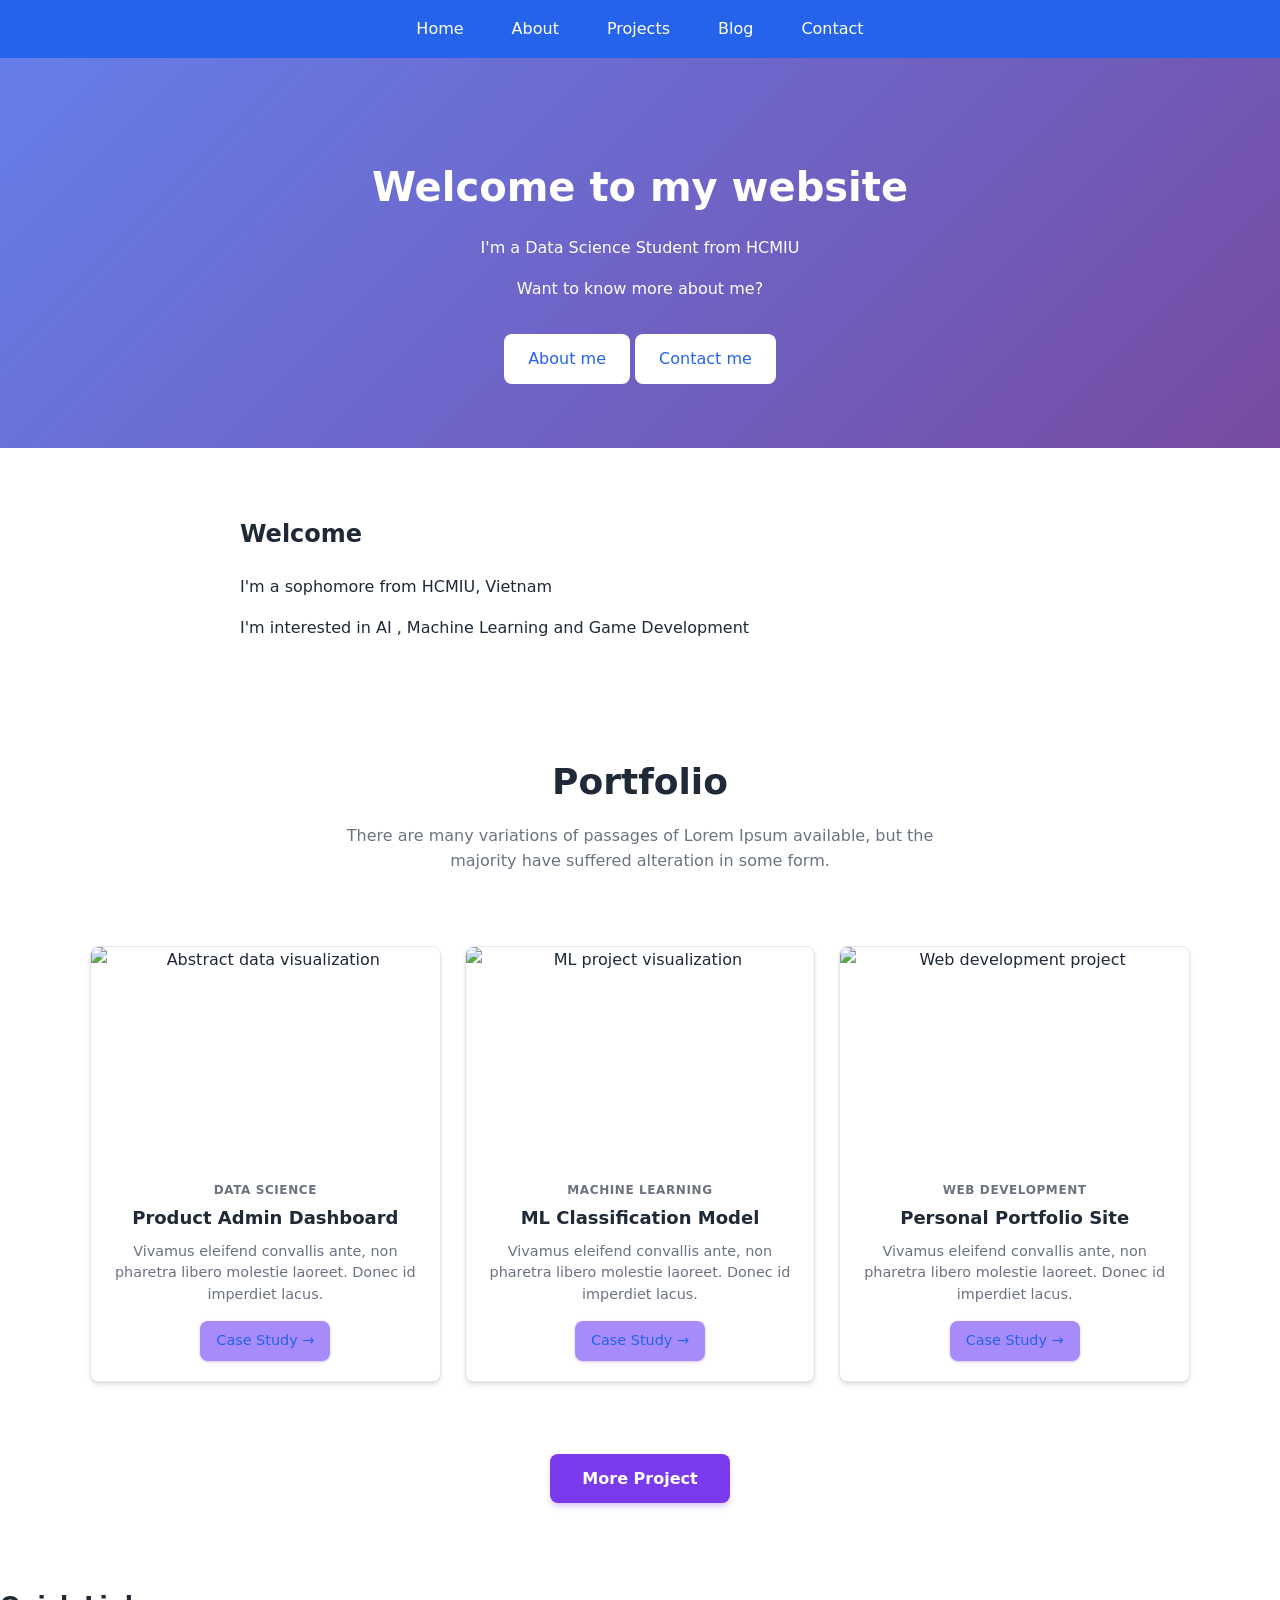
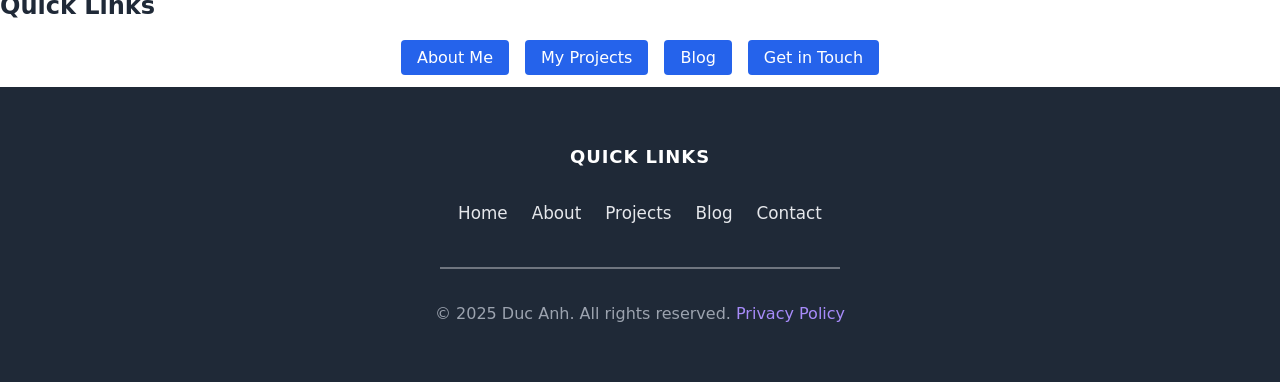
==== index.html @ 8f4af51a "Add portfolio site pages, styles, and requirements update Made-with: Cursor" ====
<!DOCTYPE html>
<html lang="en">
<head>
    <meta charset="UTF-8">
    <meta name="viewport" content="width=device-width, initial-scale=1.0">
    <meta name="description" content="Duc Anh - Data Science Student at HCMIU. Portfolio showcasing projects, blog, and contact.">
    <title>Home | Duc Anh</title>
    <link rel="stylesheet" href="css/style.css">
</head>
<body>
    <header>
        <nav aria-label="Main navigation">
            <ul>
                <li><a href="index.html">Home</a></li>
                <li><a href="about.html">About</a></li>
                <li><a href="projects.html">Projects</a></li>
                <li><a href="blog.html">Blog</a></li>
                <li><a href="contact.html">Contact</a></li>

            </ul>
        </nav>
    </header>
    <main>
        <!-- Hero , Intro , quick links -->
         <section class="hero" aria-labelledby="Hero-heading">
            <h1 id="Hero-heading">Welcome to my website</h1>
            <p>I'm a Data Science Student from HCMIU </p>

            <p> Want to know more about me? </p>
            <a href="about.html" class="cta-button">About me</a>
            <a href="contact.html" class="cta-button">Contact me</a>
         </section>

         <section class="intro" aria-labelledby="intro-heading">
            <h2 id="intro-heading">Welcome</h2>
            <p>I'm a sophomore from HCMIU, Vietnam</p>
            <p>I'm interested in AI , Machine Learning and Game Development</p>
          </section>

          <section class="portfolio-preview" aria-labelledby="portfolio-preview-heading">
            <h2 id="portfolio-preview-heading">Portfolio</h2>
            <p class="portfolio-subtitle">There are many variations of passages of Lorem Ipsum available, but the majority have suffered alteration in some form.</p>
            <div class="projects-grid portfolio-grid">
              <article class="project-card portfolio-card">
                <figure>
                  <img src="https://picsum.photos/id/1/400/250" alt="Abstract data visualization" width="400" height="250">
                </figure>
                <span class="project-category">DATA SCIENCE</span>
                <h2>Product Admin Dashboard</h2>
                <p>Vivamus eleifend convallis ante, non pharetra libero molestie laoreet. Donec id imperdiet lacus.</p>
                <a href="projects.html" class="case-study-btn">Case Study &rarr;</a>
              </article>
              <article class="project-card portfolio-card">
                <figure>
                  <img src="https://picsum.photos/id/2/400/250" alt="ML project visualization" width="400" height="250">
                </figure>
                <span class="project-category">MACHINE LEARNING</span>
                <h2>ML Classification Model</h2>
                <p>Vivamus eleifend convallis ante, non pharetra libero molestie laoreet. Donec id imperdiet lacus.</p>
                <a href="projects.html" class="case-study-btn">Case Study &rarr;</a>
              </article>
              <article class="project-card portfolio-card">
                <figure>
                  <img src="https://picsum.photos/id/3/400/250" alt="Web development project" width="400" height="250">
                </figure>
                <span class="project-category">WEB DEVELOPMENT</span>
                <h2>Personal Portfolio Site</h2>
                <p>Vivamus eleifend convallis ante, non pharetra libero molestie laoreet. Donec id imperdiet lacus.</p>
                <a href="projects.html" class="case-study-btn">Case Study &rarr;</a>
              </article>
            </div>
            <div class="more-projects-wrap">
              <a href="projects.html" class="more-projects-btn">More Project</a>
            </div>
          </section>

          <section class="quick-links" aria-labelledby="quick-links-heading">
            <h2 id="quick-links-heading">Quick Links</h2>
            <ul>
              <li><a href="about.html">About Me</a></li>
              <li><a href="projects.html">My Projects</a></li>
              <li><a href="blog.html">Blog</a></li>
              <li><a href="contact.html">Get in Touch</a></li>
            </ul>
          </section>
    </main>
    <footer>
        <p class="footer-title">Quick Links</p>
        <div class="footer-links">
            <a href="index.html">Home</a>
            <a href="about.html">About</a>
            <a href="projects.html">Projects</a>
            <a href="blog.html">Blog</a>
            <a href="contact.html">Contact</a>
        </div>
        <hr class="footer-divider">
        <p class="footer-copy">&copy; 2025 Duc Anh. All rights reserved. <a href="policy.html">Privacy Policy</a></p>
    </footer>
</body>
</html>
---- css/style.css ----
/* ==========================================================================
   Duc Anh Portfolio - Refactored Styles
   Structure: Variables | Base | Layout | Components | Responsive
   ========================================================================== */

/* --------------------------------------------------------------------------
   1. CSS Variables
   -------------------------------------------------------------------------- */
:root {
  --color-primary: #2563eb;
  --color-accent: #7c3aed;
  --color-accent-dark: #6d28d9;
  --color-accent-light: #a78bfa;
  --color-text: #1f2937;
  --color-text-muted: #6b7280;
  --color-text-light: #9ca3af;
  --color-bg: #ffffff;
  --color-bg-muted: #f9fafb;
  --color-bg-soft: #fafafa;
  --color-bg-border: #f3f4f6;
  --color-border: #e5e7eb;
  --color-footer: #e5e7eb;
  --font-size-base: 16px;
  --font-size-sm: 0.9rem;
  --font-size-xs: 0.8rem;
  --radius-sm: 0.25rem;
  --radius-md: 0.5rem;
  --radius-lg: 1rem;
  --shadow-sm: 0 1px 3px rgba(0, 0, 0, 0.1);
  --shadow-md: 0 4px 6px -1px rgba(0, 0, 0, 0.1), 0 2px 4px -2px rgba(0, 0, 0, 0.1);
  --shadow-accent: 0 1px 3px rgba(124, 58, 237, 0.3);
  --gradient-hero: linear-gradient(135deg, #667eea 0%, #764ba2 100%);
}

/* --------------------------------------------------------------------------
   2. Base
   -------------------------------------------------------------------------- */
body {
  font-family: system-ui, sans-serif;
  font-size: var(--font-size-base);
  color: var(--color-text);
  line-height: 1.6;
  margin: 0;
  min-height: 100vh;
  display: flex;
  flex-direction: column;
}

main {
  flex: 1;
}

/* --------------------------------------------------------------------------
   3. Layout - Header & Navigation
   -------------------------------------------------------------------------- */
header {
  position: sticky;
  top: 0;
  z-index: 1000;
  background: var(--color-primary);
  padding: 1rem 2rem;
}

nav ul {
  list-style: none;
  margin: 0;
  padding: 0;
  display: flex;
  flex-wrap: wrap;
  gap: 1rem;
  justify-content: center;
}

nav a {
  color: white;
  text-decoration: none;
  padding: 0.5rem 1rem;
}

nav a:hover,
nav a:focus {
  text-decoration: underline;
  outline: 2px solid white;
}

/* --------------------------------------------------------------------------
   4. Layout - Footer
   -------------------------------------------------------------------------- */
footer {
  margin-top: auto;
  padding: 3.5rem 2rem;
  background: var(--color-text);
  color: var(--color-footer);
  text-align: center;
}

.footer-title {
  font-size: 1.125rem;
  font-weight: 600;
  color: white;
  margin: 0 0 1.25rem;
  letter-spacing: 0.05em;
  text-transform: uppercase;
}

.footer-links {
  list-style: none;
  margin: 0 0 2rem;
  padding: 0;
  display: flex;
  flex-wrap: wrap;
  gap: 1.5rem;
  justify-content: center;
}

.footer-links a {
  color: var(--color-footer);
  text-decoration: none;
  font-size: 1.05rem;
  padding: 0.5rem 0;
  font-weight: 500;
}

.footer-links a:hover,
.footer-links a:focus {
  color: white;
  text-decoration: underline;
  outline: 2px solid var(--color-footer);
}

.footer-divider,
hr.footer-divider {
  border: none;
  width: 80%;
  max-width: 400px;
  height: 2px;
  background: rgba(229, 231, 235, 0.4);
  margin: 0 auto 2rem;
}

.footer-copy {
  font-size: 1rem;
  margin: 0;
  color: var(--color-text-light);
  line-height: 1.6;
}

.footer-copy a {
  color: var(--color-accent-light);
  text-decoration: none;
  font-weight: 500;
}

.footer-copy a:hover,
.footer-copy a:focus {
  text-decoration: underline;
  outline: 2px solid var(--color-accent-light);
}

/* --------------------------------------------------------------------------
   5. Components - Home Page
   -------------------------------------------------------------------------- */
.hero {
  text-align: center;
  padding: 4rem 2rem;
  background: var(--gradient-hero);
  color: white;
}

.hero h1 {
  font-size: 2.5rem;
  margin-bottom: 0.5rem;
}

.cta-button {
  display: inline-block;
  margin-top: 1rem;
  padding: 0.75rem 1.5rem;
  background: white;
  color: var(--color-primary);
  text-decoration: none;
  border-radius: var(--radius-md);
}

.cta-button:hover,
.cta-button:focus {
  opacity: 0.9;
  outline: 2px solid white;
}

.intro {
  max-width: 800px;
  margin: 0 auto;
  padding: 3rem 2rem;
}

.quick-links ul {
  list-style: none;
  padding: 0;
  display: flex;
  flex-wrap: wrap;
  gap: 1rem;
  justify-content: center;
}

.quick-links a {
  padding: 0.5rem 1rem;
  background: var(--color-primary);
  color: white;
  text-decoration: none;
  border-radius: var(--radius-sm);
}

.quick-links a:hover,
.quick-links a:focus {
  opacity: 0.9;
  outline: 2px solid var(--color-primary);
}

/* --------------------------------------------------------------------------
   6. Components - Page Header (shared)
   -------------------------------------------------------------------------- */
.page-header {
  text-align: center;
  padding: 3rem 2rem;
  background: var(--gradient-hero);
  color: white;
}

.page-header h1 {
  margin: 0 0 0.5rem;
  font-size: 2rem;
}

.page-header p {
  margin: 0;
  opacity: 0.95;
}

.content-section {
  max-width: 800px;
  margin: 0 auto;
  padding: 2rem;
}

.content-section h2 {
  color: var(--color-primary);
  margin-top: 0;
}

/* --------------------------------------------------------------------------
   7. Components - Portfolio & Projects
   -------------------------------------------------------------------------- */
.projects-grid {
  display: grid;
  grid-template-columns: repeat(auto-fit, minmax(280px, 1fr));
  gap: 1.5rem;
  max-width: 1000px;
  margin: 0 auto;
  padding: 2rem;
}

.project-card {
  border: 1px solid var(--color-border);
  border-radius: var(--radius-md);
  padding: 1.5rem;
  background: white;
  box-shadow: var(--shadow-sm);
}

.project-card h2 {
  margin-top: 0;
  font-size: 1.25rem;
}

.project-card a {
  color: var(--color-primary);
  text-decoration: none;
}

.project-card a:hover,
.project-card a:focus {
  text-decoration: underline;
  outline: 2px solid var(--color-primary);
}

/* Portfolio section */
.portfolio-section,
.portfolio-preview {
  text-align: center;
  padding: 3rem 2rem 4rem;
}

.portfolio-section h1,
.portfolio-preview h2 {
  font-size: 2.25rem;
  color: var(--color-text);
  margin: 0 0 0.75rem;
}

.portfolio-subtitle {
  max-width: 600px;
  margin: 0 auto 2.5rem;
  color: var(--color-text-muted);
  font-size: 1rem;
  line-height: 1.6;
}

.portfolio-grid {
  grid-template-columns: repeat(3, 1fr);
  max-width: 1100px;
}

.portfolio-card {
  padding: 0;
  overflow: hidden;
  box-shadow: var(--shadow-md);
}

.portfolio-card figure {
  margin: 0;
  overflow: hidden;
  border-radius: var(--radius-md) var(--radius-md) 0 0;
}

.portfolio-card img {
  display: block;
  width: 100%;
  height: auto;
  aspect-ratio: 400 / 250;
  object-fit: cover;
}

.portfolio-card .project-category {
  display: block;
  margin: 1rem 1.25rem 0.25rem;
  font-size: 0.75rem;
  font-weight: 600;
  letter-spacing: 0.05em;
  color: var(--color-text-muted);
  text-transform: uppercase;
}

.portfolio-card h2 {
  margin: 0 1.25rem 0.5rem;
  font-size: 1.125rem;
  font-weight: 700;
  color: var(--color-text);
}

.portfolio-card p {
  margin: 0 1.25rem 1rem;
  font-size: var(--font-size-sm);
  color: var(--color-text-muted);
  line-height: 1.5;
}

.case-study-btn {
  display: inline-block;
  margin: 0 1.25rem 1.25rem;
  padding: 0.5rem 1rem;
  background: var(--color-accent-light);
  color: white;
  text-decoration: none;
  border-radius: var(--radius-md);
  font-size: var(--font-size-sm);
  font-weight: 500;
  box-shadow: var(--shadow-accent);
}

.case-study-btn:hover,
.case-study-btn:focus {
  background: var(--color-accent);
  outline: 2px solid var(--color-accent);
}

.more-projects-wrap {
  margin-top: 2.5rem;
  text-align: center;
}

.more-projects-btn {
  display: inline-block;
  padding: 0.75rem 2rem;
  background: var(--color-accent);
  color: white;
  text-decoration: none;
  border-radius: var(--radius-md);
  font-weight: 600;
  box-shadow: 0 4px 6px -1px rgba(124, 58, 237, 0.3);
}

.more-projects-btn:hover,
.more-projects-btn:focus {
  background: var(--color-accent-dark);
  outline: 2px solid var(--color-accent);
}

/* --------------------------------------------------------------------------
   8. Components - Blog
   -------------------------------------------------------------------------- */
.blog-list {
  max-width: 800px;
  margin: 0 auto;
  padding: 2rem;
}

.blog-preview {
  border-bottom: 1px solid var(--color-border);
  padding: 1.5rem 0;
}

.blog-preview:last-child {
  border-bottom: none;
}

.post-meta {
  color: var(--color-text-muted);
  font-size: var(--font-size-sm);
  margin: 0.25rem 0 0.5rem;
}

.read-more {
  color: var(--color-primary);
  text-decoration: none;
}

.read-more:hover,
.read-more:focus {
  text-decoration: underline;
  outline: 2px solid var(--color-primary);
}

.blog-post {
  max-width: 700px;
  margin: 0 auto;
  padding: 2rem;
}

.blog-post h1 {
  margin-top: 0;
}

/* --------------------------------------------------------------------------
   9. Components - Policy
   -------------------------------------------------------------------------- */
.policy-content {
  max-width: 700px;
  margin: 0 auto;
  padding: 2rem;
}

.policy-content h2 {
  color: var(--color-primary);
  margin-top: 2rem;
}

.policy-content h2:first-of-type {
  margin-top: 0;
}

/* --------------------------------------------------------------------------
   10. Components - Contact Page
   -------------------------------------------------------------------------- */
.contact-page {
  padding: 2rem;
  background: var(--color-bg-muted);
}

.contact-card {
  max-width: 1000px;
  margin: 0 auto;
  background: white;
  border-radius: var(--radius-lg);
  box-shadow: var(--shadow-md);
  overflow: hidden;
}

.contact-layout {
  display: grid;
  grid-template-columns: 1fr 1.2fr;
  gap: 0;
}

.contact-info {
  padding: 2.5rem;
  background: var(--color-bg-soft);
}

.contact-info h2 {
  font-size: 1.5rem;
  margin: 0 0 0.75rem;
  color: var(--color-text);
}

.contact-info > p,
.contact-form-wrap > p {
  color: var(--color-text-muted);
  font-size: 0.95rem;
  margin: 0 0 1.5rem;
  line-height: 1.6;
}

.contact-block {
  display: flex;
  align-items: flex-start;
  gap: 1rem;
  padding: 1rem;
  background: var(--color-bg-border);
  border-radius: var(--radius-md);
  margin-bottom: 1rem;
  box-shadow: 0 1px 2px rgba(0, 0, 0, 0.05);
}

.contact-block:last-of-type {
  margin-bottom: 2rem;
}

.contact-icon {
  width: 2.5rem;
  height: 2.5rem;
  min-width: 2.5rem;
  background: var(--color-accent);
  border-radius: var(--radius-md);
  display: flex;
  align-items: center;
  justify-content: center;
  color: white;
  font-size: 1rem;
}

.contact-block span {
  display: block;
  font-size: var(--font-size-xs);
  color: var(--color-text-muted);
  margin-bottom: 0.25rem;
}

.contact-block strong {
  color: var(--color-text);
}

.contact-social {
  display: flex;
  gap: 0.5rem;
  flex-wrap: wrap;
}

.contact-social a {
  width: 2.5rem;
  height: 2.5rem;
  border-radius: 50%;
  background: var(--color-border);
  color: var(--color-text);
  display: flex;
  align-items: center;
  justify-content: center;
  text-decoration: none;
  font-size: var(--font-size-sm);
  font-weight: 600;
}

.contact-social a:first-child {
  background: var(--color-accent);
  color: white;
}

.contact-social a:hover,
.contact-social a:focus {
  background: var(--color-accent);
  color: white;
  outline: 2px solid var(--color-accent);
}

.contact-form-wrap {
  padding: 2.5rem;
}

/* Contact form - shared form styles */
.contact-form .form-row {
  display: grid;
  grid-template-columns: 1fr 1fr;
  gap: 1.5rem;
}

.contact-form .form-row.single,
.contact-form .form-row.form-row-single {
  grid-template-columns: 1fr;
}

.contact-form .form-row-half {
  grid-template-columns: 1fr 1fr;
}

.contact-form .form-group,
.contact-form .form-field {
  margin-bottom: 1.5rem;
}

.contact-form .form-group label,
.contact-form .form-field label {
  display: block;
  font-size: var(--font-size-sm);
  color: var(--color-text-muted);
  margin-bottom: 0.5rem;
}

.contact-form .form-group input,
.contact-form .form-group select,
.contact-form .form-group textarea,
.contact-form .form-field input,
.contact-form .form-field textarea {
  width: 100%;
  padding: 0.5rem 0;
  font-size: 1rem;
  border: none;
  border-bottom: 2px solid var(--color-border);
  background: transparent;
  transition: border-color 0.2s;
}

.contact-form .form-group input:focus,
.contact-form .form-group select:focus,
.contact-form .form-group textarea:focus,
.contact-form .form-field input:focus,
.contact-form .form-field textarea:focus {
  outline: none;
  border-bottom-color: var(--color-accent);
}

.contact-form .form-group textarea,
.contact-form .form-field textarea {
  min-height: 100px;
  resize: vertical;
}

.contact-form .form-field.form-inline,
.contact-form .form-group.form-inline {
  display: flex;
  gap: 1rem;
  flex-wrap: wrap;
  margin-bottom: 1rem;
}

.contact-form .form-inline label {
  display: inline-flex;
  align-items: center;
  gap: 0.5rem;
  margin-bottom: 0;
}

.contact-form .form-extra {
  margin-top: 2rem;
  padding-top: 1.5rem;
  border-top: 1px solid var(--color-border);
}

.contact-form .form-extra .form-row {
  margin-bottom: 1rem;
}

.contact-form .form-actions {
  margin-top: 1.5rem;
  display: flex;
  gap: 1rem;
}

.contact-form .btn-submit,
.contact-form .submit-btn {
  display: inline-flex;
  align-items: center;
  gap: 0.5rem;
  padding: 0.75rem 1.5rem;
  background: var(--color-accent);
  color: white;
  border: none;
  border-radius: var(--radius-md);
  font-size: 1rem;
  font-weight: 600;
  cursor: pointer;
}

.contact-form .btn-submit:hover,
.contact-form .btn-submit:focus,
.contact-form .submit-btn:hover,
.contact-form .submit-btn:focus {
  background: var(--color-accent-dark);
  outline: 2px solid var(--color-accent);
}

.contact-form .btn-arrow {
  font-size: 0.75rem;
}

.contact-form button[type="reset"] {
  padding: 0.75rem 1.5rem;
  background: var(--color-border);
  border: none;
  border-radius: var(--radius-md);
  cursor: pointer;
}

/* --------------------------------------------------------------------------
   11. Responsive
   -------------------------------------------------------------------------- */
@media (max-width: 768px) {
  nav ul {
    flex-direction: column;
    align-items: center;
  }

  .hero h1 {
    font-size: 1.75rem;
  }

  .projects-grid,
  .portfolio-grid {
    grid-template-columns: 1fr;
  }

  .contact-layout {
    grid-template-columns: 1fr;
  }
}
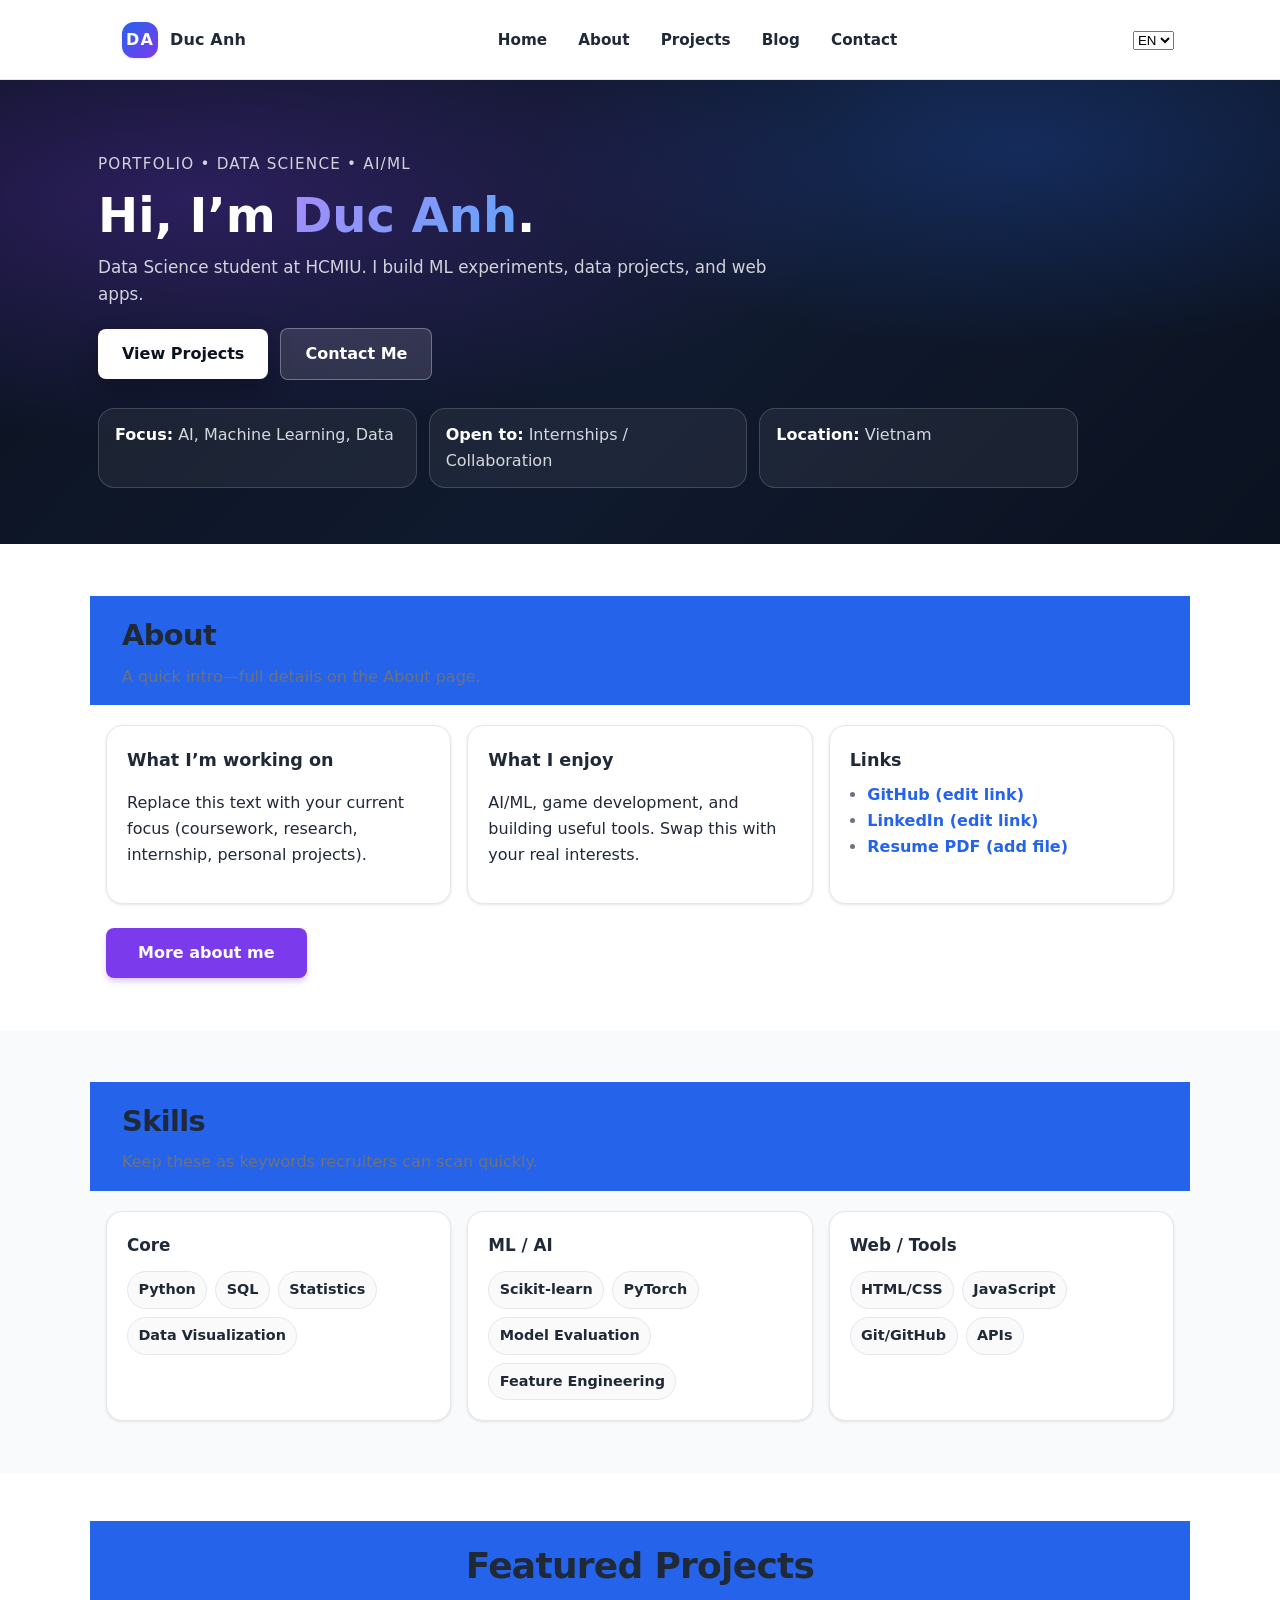
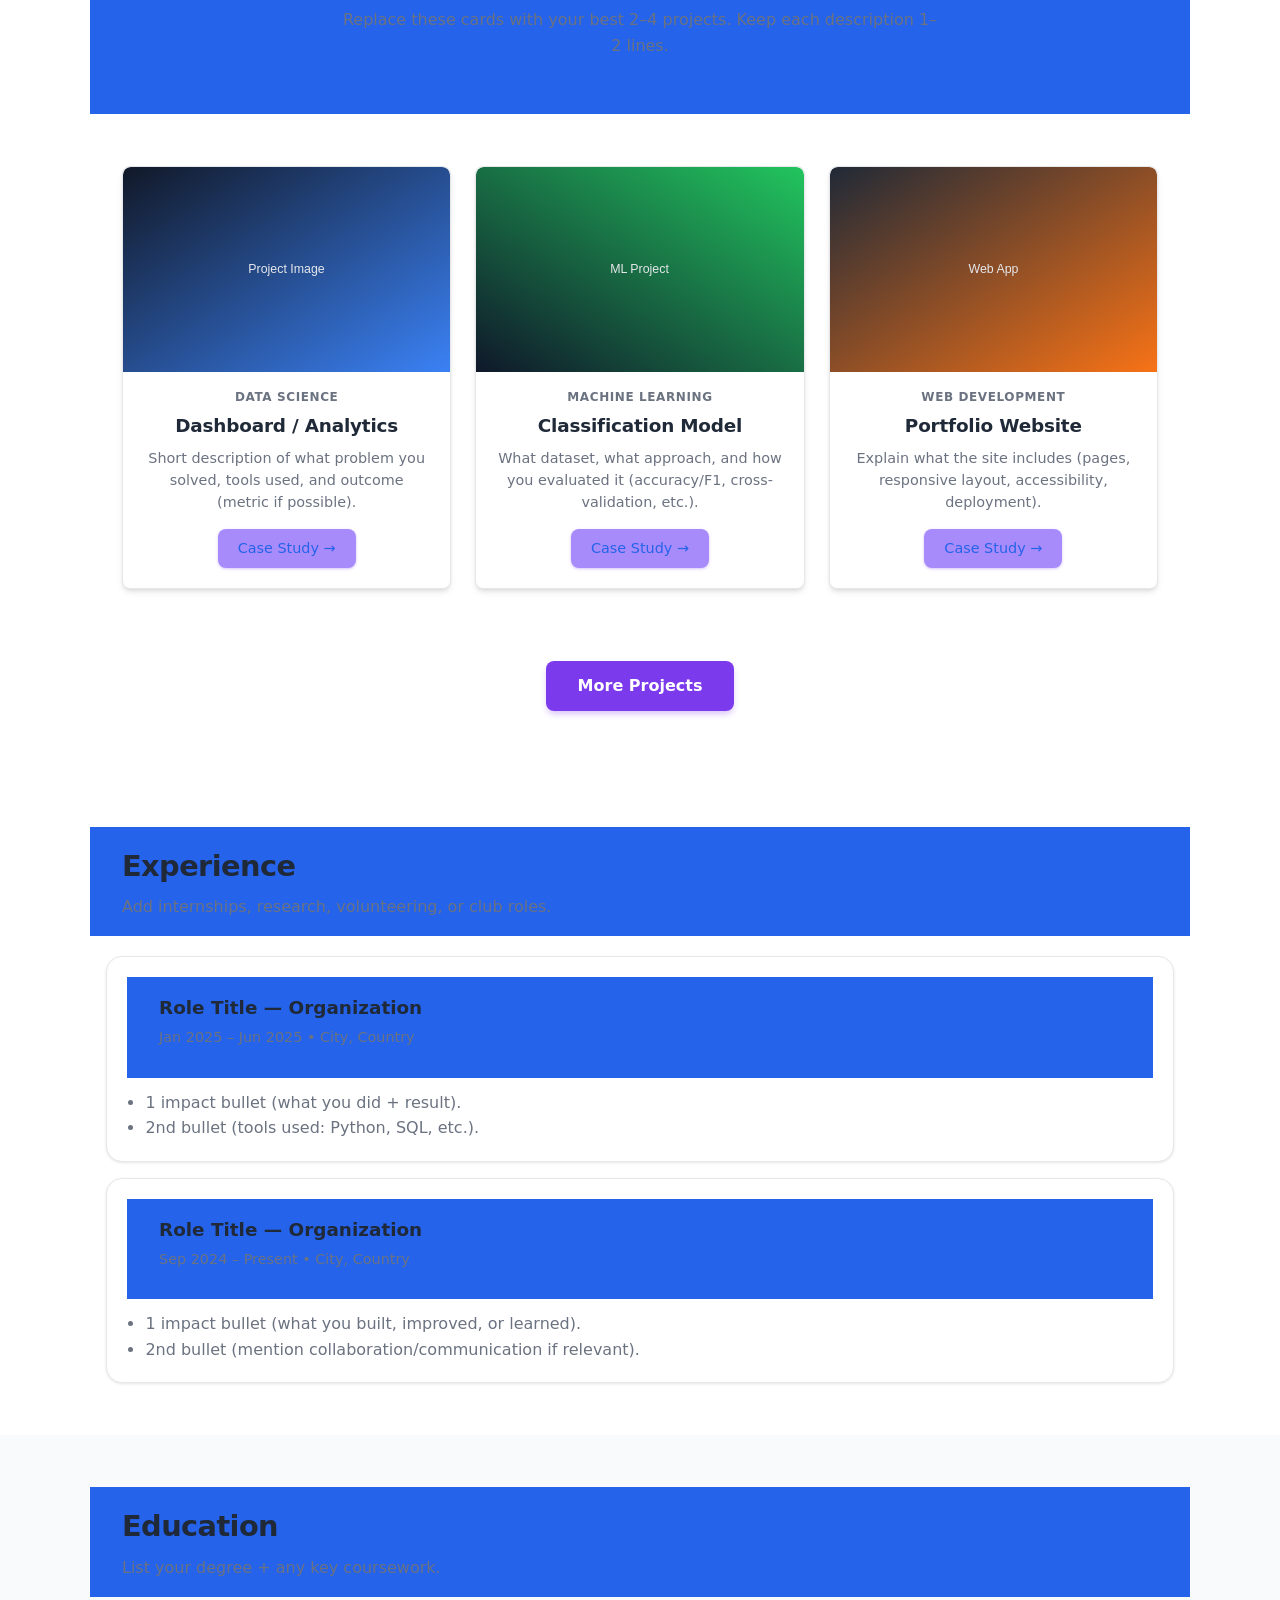
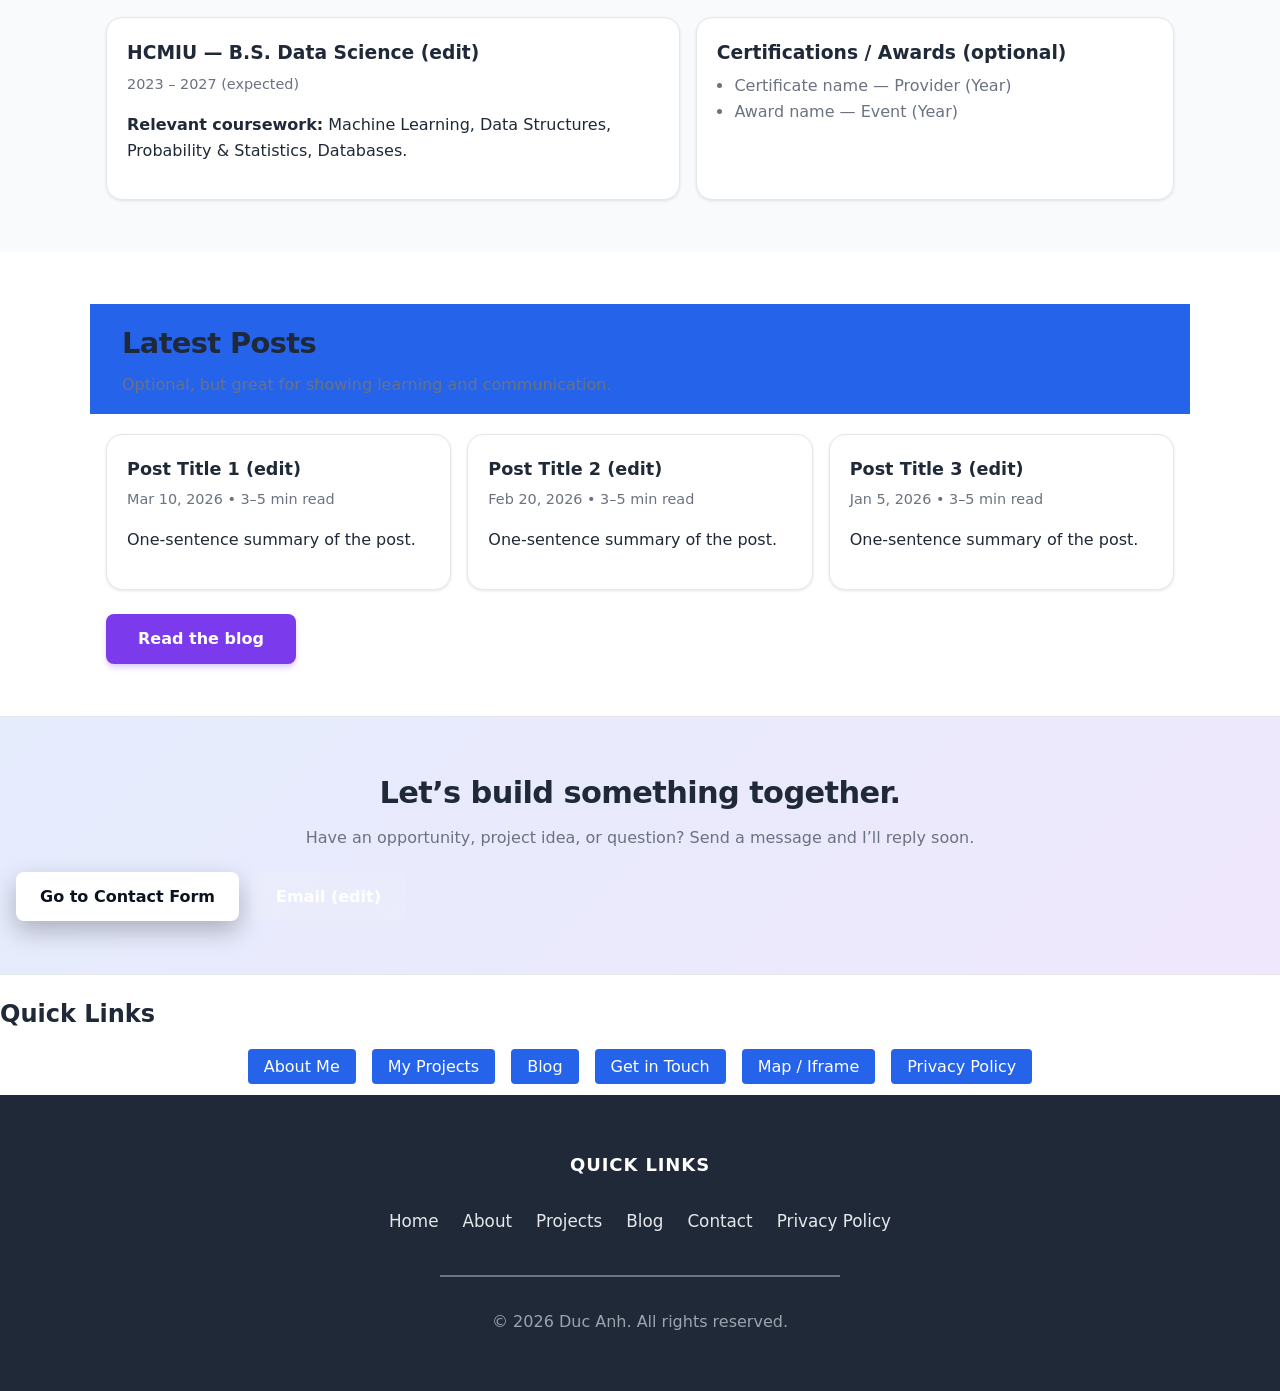
==== commit 839821f9: "Revamp home page layout and improve UI styles Update index.html with full portfolio sections (skills" ====
--- a/index.html
+++ b/index.html
@@ -8,93 +8,337 @@
     <link rel="stylesheet" href="css/style.css">
 </head>
 <body>
-    <header>
-        <nav aria-label="Main navigation">
-            <ul>
-                <li><a href="index.html">Home</a></li>
+    <a class="skip-link" href="#main">Skip to content</a>
+
+    <!--
+      HOME PAGE COMPONENTS (easy to edit later):
+      - Update your name/role in the Hero section
+      - Replace Skills/Experience/Education with your real info
+      - Swap Project cards + links to match your `projects.html`
+    -->
+
+    <header class="site-header">
+        <nav class="site-nav" aria-label="Main navigation">
+            <a class="brand" href="index.html" aria-label="Go to homepage">
+                <span class="brand-mark" aria-hidden="true">DA</span>
+                <span class="brand-text">Duc Anh</span>
+            </a>
+
+            <button class="nav-toggle" type="button" aria-expanded="false" aria-controls="primary-nav">
+                <span class="nav-toggle-label">Menu</span>
+            </button>
+
+            <ul id="primary-nav" class="nav-links">
+                <li><a href="index.html" aria-current="page">Home</a></li>
                 <li><a href="about.html">About</a></li>
                 <li><a href="projects.html">Projects</a></li>
                 <li><a href="blog.html">Blog</a></li>
                 <li><a href="contact.html">Contact</a></li>
-
             </ul>
+
+            <div class="lang-switch">
+                <select id="lang-select" data-i18n-aria-label="common.language">
+                    <option value="en">EN</option>
+                    <option value="vi">VI</option>
+                </select>
+            </div>
         </nav>
     </header>
-    <main>
-        <!-- Hero , Intro , quick links -->
-         <section class="hero" aria-labelledby="Hero-heading">
-            <h1 id="Hero-heading">Welcome to my website</h1>
-            <p>I'm a Data Science Student from HCMIU </p>
-
-            <p> Want to know more about me? </p>
-            <a href="about.html" class="cta-button">About me</a>
-            <a href="contact.html" class="cta-button">Contact me</a>
-         </section>
-
-         <section class="intro" aria-labelledby="intro-heading">
-            <h2 id="intro-heading">Welcome</h2>
-            <p>I'm a sophomore from HCMIU, Vietnam</p>
-            <p>I'm interested in AI , Machine Learning and Game Development</p>
-          </section>
-
-          <section class="portfolio-preview" aria-labelledby="portfolio-preview-heading">
-            <h2 id="portfolio-preview-heading">Portfolio</h2>
-            <p class="portfolio-subtitle">There are many variations of passages of Lorem Ipsum available, but the majority have suffered alteration in some form.</p>
+
+    <main id="main">
+        <!-- HERO -->
+        <section class="hero" aria-labelledby="hero-heading">
+            <div class="hero-content">
+                <p class="hero-eyebrow">Portfolio • Data Science • AI/ML</p>
+                <h1 id="hero-heading">Hi, I’m <span class="hero-name">Duc Anh</span>.</h1>
+                <p class="hero-subtitle">Data Science student at HCMIU. I build ML experiments, data projects, and web apps.</p>
+
+                <div class="hero-actions" role="group" aria-label="Primary actions">
+                    <a href="projects.html" class="cta-button">View Projects</a>
+                    <a href="contact.html" class="cta-button cta-secondary">Contact Me</a>
+                </div>
+
+                <ul class="hero-highlights" aria-label="Quick highlights">
+                    <li><strong>Focus:</strong> AI, Machine Learning, Data</li>
+                    <li><strong>Open to:</strong> Internships / Collaboration</li>
+                    <li><strong>Location:</strong> Vietnam</li>
+                </ul>
+            </div>
+        </section>
+
+        <!-- ABOUT (short preview) -->
+        <section class="about-preview" aria-labelledby="about-heading">
+            <header class="section-header">
+                <h2 id="about-heading">About</h2>
+                <p class="section-subtitle">A quick intro—full details on the About page.</p>
+            </header>
+
+            <div class="about-grid">
+                <article class="about-card">
+                    <h3>What I’m working on</h3>
+                    <p>Replace this text with your current focus (coursework, research, internship, personal projects).</p>
+                </article>
+                <article class="about-card">
+                    <h3>What I enjoy</h3>
+                    <p>AI/ML, game development, and building useful tools. Swap this with your real interests.</p>
+                </article>
+                <article class="about-card">
+                    <h3>Links</h3>
+                    <ul class="link-list">
+                        <li><a href="#" rel="noopener">GitHub (edit link)</a></li>
+                        <li><a href="#" rel="noopener">LinkedIn (edit link)</a></li>
+                        <li><a href="#" rel="noopener">Resume PDF (add file)</a></li>
+                    </ul>
+                </article>
+            </div>
+
+            <div class="section-actions">
+                <a href="about.html" class="more-projects-btn">More about me</a>
+            </div>
+        </section>
+
+        <!-- SKILLS -->
+        <section class="skills" aria-labelledby="skills-heading">
+            <header class="section-header">
+                <h2 id="skills-heading">Skills</h2>
+                <p class="section-subtitle">Keep these as keywords recruiters can scan quickly.</p>
+            </header>
+
+            <div class="skills-grid">
+                <article class="skill-group">
+                    <h3>Core</h3>
+                    <ul class="chip-list">
+                        <li>Python</li>
+                        <li>SQL</li>
+                        <li>Statistics</li>
+                        <li>Data Visualization</li>
+                    </ul>
+                </article>
+                <article class="skill-group">
+                    <h3>ML / AI</h3>
+                    <ul class="chip-list">
+                        <li>Scikit-learn</li>
+                        <li>PyTorch</li>
+                        <li>Model Evaluation</li>
+                        <li>Feature Engineering</li>
+                    </ul>
+                </article>
+                <article class="skill-group">
+                    <h3>Web / Tools</h3>
+                    <ul class="chip-list">
+                        <li>HTML/CSS</li>
+                        <li>JavaScript</li>
+                        <li>Git/GitHub</li>
+                        <li>APIs</li>
+                    </ul>
+                </article>
+            </div>
+        </section>
+
+        <!-- PROJECTS -->
+        <section class="portfolio-preview" aria-labelledby="projects-heading">
+            <header class="section-header">
+                <h2 id="projects-heading">Featured Projects</h2>
+                <p class="portfolio-subtitle">Replace these cards with your best 2–4 projects. Keep each description 1–2 lines.</p>
+            </header>
+
             <div class="projects-grid portfolio-grid">
-              <article class="project-card portfolio-card">
-                <figure>
-                  <img src="https://picsum.photos/id/1/400/250" alt="Abstract data visualization" width="400" height="250">
-                </figure>
-                <span class="project-category">DATA SCIENCE</span>
-                <h2>Product Admin Dashboard</h2>
-                <p>Vivamus eleifend convallis ante, non pharetra libero molestie laoreet. Donec id imperdiet lacus.</p>
-                <a href="projects.html" class="case-study-btn">Case Study &rarr;</a>
-              </article>
-              <article class="project-card portfolio-card">
-                <figure>
-                  <img src="https://picsum.photos/id/2/400/250" alt="ML project visualization" width="400" height="250">
-                </figure>
-                <span class="project-category">MACHINE LEARNING</span>
-                <h2>ML Classification Model</h2>
-                <p>Vivamus eleifend convallis ante, non pharetra libero molestie laoreet. Donec id imperdiet lacus.</p>
-                <a href="projects.html" class="case-study-btn">Case Study &rarr;</a>
-              </article>
-              <article class="project-card portfolio-card">
-                <figure>
-                  <img src="https://picsum.photos/id/3/400/250" alt="Web development project" width="400" height="250">
-                </figure>
-                <span class="project-category">WEB DEVELOPMENT</span>
-                <h2>Personal Portfolio Site</h2>
-                <p>Vivamus eleifend convallis ante, non pharetra libero molestie laoreet. Donec id imperdiet lacus.</p>
-                <a href="projects.html" class="case-study-btn">Case Study &rarr;</a>
-              </article>
-            </div>
+                <article class="project-card portfolio-card">
+                    <figure>
+                        <img
+                            src="data:image/svg+xml,%3Csvg%20xmlns%3D%27http%3A//www.w3.org/2000/svg%27%20width%3D%27800%27%20height%3D%27500%27%3E%3Cdefs%3E%3ClinearGradient%20id%3D%27g%27%20x1%3D%270%27%20y1%3D%270%27%20x2%3D%271%27%20y2%3D%271%27%3E%3Cstop%20offset%3D%270%27%20stop-color%3D%27%23111827%27/%3E%3Cstop%20offset%3D%271%27%20stop-color%3D%27%233b82f6%27/%3E%3C/linearGradient%3E%3C/defs%3E%3Crect%20width%3D%27100%25%27%20height%3D%27100%25%27%20fill%3D%27url(%23g)%27/%3E%3Ctext%20x%3D%2750%25%27%20y%3D%2750%25%27%20dominant-baseline%3D%27middle%27%20text-anchor%3D%27middle%27%20fill%3D%27%23e5e7eb%27%20font-family%3D%27Arial%27%20font-size%3D%2730%27%3EProject%20Image%3C/text%3E%3C/svg%3E"
+                            alt="Project cover placeholder"
+                            width="400"
+                            height="250"
+                            loading="lazy"
+                        >
+                        <figcaption class="sr-only">Project cover image</figcaption>
+                    </figure>
+                    <span class="project-category">DATA SCIENCE</span>
+                    <h3>Dashboard / Analytics</h3>
+                    <p>Short description of what problem you solved, tools used, and outcome (metric if possible).</p>
+                    <a href="projects.html" class="case-study-btn">Case Study &rarr;</a>
+                </article>
+
+                <article class="project-card portfolio-card">
+                    <figure>
+                        <img
+                            src="data:image/svg+xml,%3Csvg%20xmlns%3D%27http%3A//www.w3.org/2000/svg%27%20width%3D%27800%27%20height%3D%27500%27%3E%3Cdefs%3E%3ClinearGradient%20id%3D%27g%27%20x1%3D%270%27%20y1%3D%271%27%20x2%3D%271%27%20y2%3D%270%27%3E%3Cstop%20offset%3D%270%27%20stop-color%3D%27%230f172a%27/%3E%3Cstop%20offset%3D%271%27%20stop-color%3D%27%2322c55e%27/%3E%3C/linearGradient%3E%3C/defs%3E%3Crect%20width%3D%27100%25%27%20height%3D%27100%25%27%20fill%3D%27url(%23g)%27/%3E%3Ctext%20x%3D%2750%25%27%20y%3D%2750%25%27%20dominant-baseline%3D%27middle%27%20text-anchor%3D%27middle%27%20fill%3D%27%23e5e7eb%27%20font-family%3D%27Arial%27%20font-size%3D%2730%27%3EML%20Project%3C/text%3E%3C/svg%3E"
+                            alt="Machine learning project placeholder"
+                            width="400"
+                            height="250"
+                            loading="lazy"
+                        >
+                        <figcaption class="sr-only">Project cover image</figcaption>
+                    </figure>
+                    <span class="project-category">MACHINE LEARNING</span>
+                    <h3>Classification Model</h3>
+                    <p>What dataset, what approach, and how you evaluated it (accuracy/F1, cross-validation, etc.).</p>
+                    <a href="projects.html" class="case-study-btn">Case Study &rarr;</a>
+                </article>
+
+                <article class="project-card portfolio-card">
+                    <figure>
+                        <img
+                            src="data:image/svg+xml,%3Csvg%20xmlns%3D%27http%3A//www.w3.org/2000/svg%27%20width%3D%27800%27%20height%3D%27500%27%3E%3Cdefs%3E%3ClinearGradient%20id%3D%27g%27%20x1%3D%270%27%20y1%3D%270%27%20x2%3D%271%27%20y2%3D%271%27%3E%3Cstop%20offset%3D%270%27%20stop-color%3D%27%231f2937%27/%3E%3Cstop%20offset%3D%271%27%20stop-color%3D%27%23f97316%27/%3E%3C/linearGradient%3E%3C/defs%3E%3Crect%20width%3D%27100%25%27%20height%3D%27100%25%27%20fill%3D%27url(%23g)%27/%3E%3Ctext%20x%3D%2750%25%27%20y%3D%2750%25%27%20dominant-baseline%3D%27middle%27%20text-anchor%3D%27middle%27%20fill%3D%27%23e5e7eb%27%20font-family%3D%27Arial%27%20font-size%3D%2730%27%3EWeb%20App%3C/text%3E%3C/svg%3E"
+                            alt="Web development project placeholder"
+                            width="400"
+                            height="250"
+                            loading="lazy"
+                        >
+                        <figcaption class="sr-only">Project cover image</figcaption>
+                    </figure>
+                    <span class="project-category">WEB DEVELOPMENT</span>
+                    <h3>Portfolio Website</h3>
+                    <p>Explain what the site includes (pages, responsive layout, accessibility, deployment).</p>
+                    <a href="projects.html" class="case-study-btn">Case Study &rarr;</a>
+                </article>
+            </div>
+
             <div class="more-projects-wrap">
-              <a href="projects.html" class="more-projects-btn">More Project</a>
-            </div>
-          </section>
-
-          <section class="quick-links" aria-labelledby="quick-links-heading">
-            <h2 id="quick-links-heading">Quick Links</h2>
+                <a href="projects.html" class="more-projects-btn">More Projects</a>
+            </div>
+        </section>
+
+        <!-- EXPERIENCE -->
+        <section class="experience" aria-labelledby="experience-heading">
+            <header class="section-header">
+                <h2 id="experience-heading">Experience</h2>
+                <p class="section-subtitle">Add internships, research, volunteering, or club roles.</p>
+            </header>
+
+            <div class="timeline" role="list">
+                <article class="timeline-item" role="listitem">
+                    <header class="timeline-header">
+                        <h3>Role Title — Organization</h3>
+                        <p class="timeline-meta"><time datetime="2025-01">Jan 2025</time> – <time datetime="2025-06">Jun 2025</time> • City, Country</p>
+                    </header>
+                    <ul class="timeline-bullets">
+                        <li>1 impact bullet (what you did + result).</li>
+                        <li>2nd bullet (tools used: Python, SQL, etc.).</li>
+                    </ul>
+                </article>
+
+                <article class="timeline-item" role="listitem">
+                    <header class="timeline-header">
+                        <h3>Role Title — Organization</h3>
+                        <p class="timeline-meta"><time datetime="2024-09">Sep 2024</time> – Present • City, Country</p>
+                    </header>
+                    <ul class="timeline-bullets">
+                        <li>1 impact bullet (what you built, improved, or learned).</li>
+                        <li>2nd bullet (mention collaboration/communication if relevant).</li>
+                    </ul>
+                </article>
+            </div>
+        </section>
+
+        <!-- EDUCATION -->
+        <section class="education" aria-labelledby="education-heading">
+            <header class="section-header">
+                <h2 id="education-heading">Education</h2>
+                <p class="section-subtitle">List your degree + any key coursework.</p>
+            </header>
+
+            <div class="education-grid">
+                <article class="edu-card">
+                    <h3>HCMIU — B.S. Data Science (edit)</h3>
+                    <p class="timeline-meta"><time datetime="2023">2023</time> – <time datetime="2027">2027</time> (expected)</p>
+                    <p><strong>Relevant coursework:</strong> Machine Learning, Data Structures, Probability & Statistics, Databases.</p>
+                </article>
+                <article class="edu-card">
+                    <h3>Certifications / Awards (optional)</h3>
+                    <ul class="link-list">
+                        <li>Certificate name — Provider (Year)</li>
+                        <li>Award name — Event (Year)</li>
+                    </ul>
+                </article>
+            </div>
+        </section>
+
+        <!-- BLOG PREVIEW -->
+        <section class="blog-preview" aria-labelledby="blog-heading">
+            <header class="section-header">
+                <h2 id="blog-heading">Latest Posts</h2>
+                <p class="section-subtitle">Optional, but great for showing learning and communication.</p>
+            </header>
+
+            <div class="posts-grid">
+                <article class="post-card">
+                    <h3><a href="blog.html">Post Title 1 (edit)</a></h3>
+                    <p class="timeline-meta"><time datetime="2026-03-10">Mar 10, 2026</time> • 3–5 min read</p>
+                    <p>One-sentence summary of the post.</p>
+                </article>
+                <article class="post-card">
+                    <h3><a href="blog.html">Post Title 2 (edit)</a></h3>
+                    <p class="timeline-meta"><time datetime="2026-02-20">Feb 20, 2026</time> • 3–5 min read</p>
+                    <p>One-sentence summary of the post.</p>
+                </article>
+                <article class="post-card">
+                    <h3><a href="blog.html">Post Title 3 (edit)</a></h3>
+                    <p class="timeline-meta"><time datetime="2026-01-05">Jan 5, 2026</time> • 3–5 min read</p>
+                    <p>One-sentence summary of the post.</p>
+                </article>
+            </div>
+
+            <div class="section-actions">
+                <a href="blog.html" class="more-projects-btn">Read the blog</a>
+            </div>
+        </section>
+
+        <!-- CONTACT CTA -->
+        <section class="contact-cta" aria-labelledby="contact-heading">
+            <h2 id="contact-heading">Let’s build something together.</h2>
+            <p>Have an opportunity, project idea, or question? Send a message and I’ll reply soon.</p>
+            <div class="hero-actions" role="group" aria-label="Contact actions">
+                <a href="contact.html" class="cta-button">Go to Contact Form</a>
+                <a href="mailto:your.email@example.com" class="cta-button cta-secondary">Email (edit)</a>
+            </div>
+        </section>
+
+        <!-- QUICK LINKS (kept for assignment / navigation clarity) -->
+        <section class="quick-links" aria-labelledby="quick-links-heading">
+            <h2 id="quick-links-heading" data-i18n="home.quickLinksTitle">Quick Links</h2>
             <ul>
-              <li><a href="about.html">About Me</a></li>
-              <li><a href="projects.html">My Projects</a></li>
-              <li><a href="blog.html">Blog</a></li>
-              <li><a href="contact.html">Get in Touch</a></li>
+                <li><a href="about.html" data-i18n="home.quickAbout">About Me</a></li>
+                <li><a href="projects.html" data-i18n="home.quickProjects">My Projects</a></li>
+                <li><a href="blog.html" data-i18n="home.quickBlog">Blog</a></li>
+                <li><a href="contact.html" data-i18n="home.quickContact">Get in Touch</a></li>
+                <li><a href="map.html">Map / Iframe</a></li>
+                <li><a href="policy.html" data-i18n="common.privacyPolicy">Privacy Policy</a></li>
             </ul>
-          </section>
+        </section>
     </main>
-    <footer>
-        <p class="footer-title">Quick Links</p>
+
+    <footer class="site-footer">
+        <p class="footer-title" data-i18n="common.quickLinks">Quick Links</p>
         <div class="footer-links">
-            <a href="index.html">Home</a>
-            <a href="about.html">About</a>
-            <a href="projects.html">Projects</a>
-            <a href="blog.html">Blog</a>
-            <a href="contact.html">Contact</a>
+            <a href="index.html" aria-current="page" data-i18n="nav.home">Home</a>
+            <a href="about.html" data-i18n="nav.about">About</a>
+            <a href="projects.html" data-i18n="nav.projects">Projects</a>
+            <a href="blog.html" data-i18n="nav.blog">Blog</a>
+            <a href="contact.html" data-i18n="nav.contact">Contact</a>
+            <a href="policy.html" data-i18n="common.privacyPolicy">Privacy Policy</a>
         </div>
         <hr class="footer-divider">
-        <p class="footer-copy">&copy; 2025 Duc Anh. All rights reserved. <a href="policy.html">Privacy Policy</a></p>
+        <p class="footer-copy">&copy; <span id="year">2026</span> Duc Anh. <span data-i18n="common.allRightsReserved">All rights reserved.</span></p>
     </footer>
+
+    <script>
+        (function () {
+            const yearEl = document.getElementById('year');
+            if (yearEl) yearEl.textContent = String(new Date().getFullYear());
+
+            const toggle = document.querySelector('.nav-toggle');
+            const nav = document.getElementById('primary-nav');
+            if (!toggle || !nav) return;
+
+            toggle.addEventListener('click', () => {
+                const isOpen = toggle.getAttribute('aria-expanded') === 'true';
+                toggle.setAttribute('aria-expanded', String(!isOpen));
+                nav.classList.toggle('is-open', !isOpen);
+            });
+        })();
+    </script>
+    <script src="js/main.js"></script>
 </body>
 </html>
--- a/css/style.css
+++ b/css/style.css
@@ -35,6 +35,17 @@
 /* --------------------------------------------------------------------------
    2. Base
    -------------------------------------------------------------------------- */
+*,
+*::before,
+*::after {
+  box-sizing: border-box;
+}
+
+html {
+  color-scheme: light;
+  scroll-behavior: smooth;
+}
+
 body {
   font-family: system-ui, sans-serif;
   font-size: var(--font-size-base);
@@ -44,16 +55,63 @@
   min-height: 100vh;
   display: flex;
   flex-direction: column;
+  background: var(--color-bg);
 }
 
 main {
   flex: 1;
+}
+
+img {
+  max-width: 100%;
+  height: auto;
+}
+
+a {
+  color: inherit;
+}
+
+:focus-visible {
+  outline: 3px solid rgba(37, 99, 235, 0.55);
+  outline-offset: 2px;
+}
+
+.sr-only {
+  position: absolute;
+  width: 1px;
+  height: 1px;
+  padding: 0;
+  margin: -1px;
+  overflow: hidden;
+  clip: rect(0, 0, 0, 0);
+  white-space: nowrap;
+  border: 0;
+}
+
+.skip-link {
+  position: absolute;
+  left: 0.75rem;
+  top: 0.75rem;
+  z-index: 9999;
+  transform: translateY(-200%);
+  background: #fff;
+  color: var(--color-text);
+  border: 2px solid var(--color-border);
+  border-radius: var(--radius-md);
+  padding: 0.6rem 0.85rem;
+  text-decoration: none;
+  box-shadow: var(--shadow-sm);
+}
+
+.skip-link:focus {
+  transform: translateY(0);
 }
 
 /* --------------------------------------------------------------------------
    3. Layout - Header & Navigation
    -------------------------------------------------------------------------- */
-header {
+/* Legacy header styling (kept for other pages if needed) */
+header:not(.site-header) {
   position: sticky;
   top: 0;
   z-index: 1000;
@@ -81,6 +139,93 @@
 nav a:focus {
   text-decoration: underline;
   outline: 2px solid white;
+}
+
+/* New header/nav used by `index.html` */
+.site-header {
+  position: sticky;
+  top: 0;
+  z-index: 1000;
+  background: rgba(255, 255, 255, 0.85);
+  backdrop-filter: blur(10px);
+  border-bottom: 1px solid var(--color-border);
+}
+
+.site-nav {
+  max-width: 1100px;
+  margin: 0 auto;
+  padding: 0.85rem 1rem;
+  display: flex;
+  align-items: center;
+  justify-content: space-between;
+  gap: 1rem;
+}
+
+.brand {
+  display: inline-flex;
+  align-items: center;
+  gap: 0.75rem;
+  text-decoration: none;
+  color: var(--color-text);
+  font-weight: 700;
+}
+
+.brand-mark {
+  width: 2.25rem;
+  height: 2.25rem;
+  border-radius: 0.75rem;
+  display: inline-flex;
+  align-items: center;
+  justify-content: center;
+  background: linear-gradient(135deg, var(--color-primary), var(--color-accent));
+  color: #fff;
+  letter-spacing: 0.08em;
+  box-shadow: var(--shadow-sm);
+}
+
+.brand-text {
+  letter-spacing: 0.01em;
+}
+
+.nav-toggle {
+  display: none;
+  appearance: none;
+  border: 1px solid var(--color-border);
+  background: #fff;
+  color: var(--color-text);
+  border-radius: var(--radius-md);
+  padding: 0.55rem 0.75rem;
+  font-weight: 600;
+  cursor: pointer;
+  box-shadow: var(--shadow-sm);
+}
+
+.nav-links {
+  list-style: none;
+  margin: 0;
+  padding: 0;
+  display: flex;
+  gap: 0.25rem;
+  align-items: center;
+}
+
+.nav-links a {
+  text-decoration: none;
+  color: var(--color-text);
+  padding: 0.55rem 0.85rem;
+  border-radius: 999px;
+  font-weight: 600;
+  font-size: 0.95rem;
+}
+
+.nav-links a:hover,
+.nav-links a:focus-visible {
+  background: var(--color-bg-border);
+}
+
+.nav-links a[aria-current="page"] {
+  background: rgba(37, 99, 235, 0.12);
+  color: var(--color-primary);
 }
 
 /* --------------------------------------------------------------------------
@@ -161,37 +306,219 @@
    5. Components - Home Page
    -------------------------------------------------------------------------- */
 .hero {
-  text-align: center;
-  padding: 4rem 2rem;
-  background: var(--gradient-hero);
-  color: white;
+  padding: 4.5rem 1rem 3.5rem;
+  background:
+    radial-gradient(1100px 400px at 15% 25%, rgba(124, 58, 237, 0.28), transparent 60%),
+    radial-gradient(900px 360px at 80% 15%, rgba(37, 99, 235, 0.25), transparent 55%),
+    linear-gradient(135deg, #0b1220, #101a2e 55%, #0b1220);
+  color: #fff;
+}
+
+.hero-content {
+  max-width: 1100px;
+  margin: 0 auto;
+  padding: 0 0.5rem;
+  text-align: left;
+}
+
+.hero-eyebrow {
+  margin: 0 0 0.75rem;
+  font-size: 0.95rem;
+  color: rgba(229, 231, 235, 0.9);
+  letter-spacing: 0.08em;
+  text-transform: uppercase;
 }
 
 .hero h1 {
-  font-size: 2.5rem;
-  margin-bottom: 0.5rem;
+  font-size: clamp(2rem, 4vw, 3rem);
+  line-height: 1.12;
+  margin: 0 0 0.75rem;
+}
+
+.hero-name {
+  background: linear-gradient(135deg, #a78bfa, #60a5fa);
+  -webkit-background-clip: text;
+  background-clip: text;
+  color: transparent;
+}
+
+.hero-subtitle {
+  margin: 0 0 1.25rem;
+  max-width: 65ch;
+  color: rgba(229, 231, 235, 0.9);
+  font-size: 1.05rem;
 }
 
 .cta-button {
   display: inline-block;
-  margin-top: 1rem;
   padding: 0.75rem 1.5rem;
   background: white;
-  color: var(--color-primary);
+  color: #0b1220;
   text-decoration: none;
   border-radius: var(--radius-md);
+  font-weight: 700;
+  box-shadow: 0 10px 25px rgba(0, 0, 0, 0.25);
 }
 
 .cta-button:hover,
 .cta-button:focus {
-  opacity: 0.9;
-  outline: 2px solid white;
-}
-
-.intro {
-  max-width: 800px;
-  margin: 0 auto;
-  padding: 3rem 2rem;
+  transform: translateY(-1px);
+}
+
+.cta-secondary {
+  background: rgba(255, 255, 255, 0.12);
+  color: #fff;
+  border: 1px solid rgba(229, 231, 235, 0.35);
+  box-shadow: none;
+}
+
+.hero-actions {
+  display: flex;
+  flex-wrap: wrap;
+  gap: 0.75rem;
+  align-items: center;
+  margin-top: 1rem;
+}
+
+.hero-highlights {
+  list-style: none;
+  padding: 0;
+  margin: 1.75rem 0 0;
+  display: grid;
+  grid-template-columns: repeat(3, minmax(0, 1fr));
+  gap: 0.75rem;
+  max-width: 980px;
+}
+
+.hero-highlights li {
+  border: 1px solid rgba(229, 231, 235, 0.18);
+  border-radius: var(--radius-lg);
+  padding: 0.85rem 1rem;
+  background: rgba(255, 255, 255, 0.06);
+  color: rgba(229, 231, 235, 0.92);
+}
+
+.hero-highlights strong {
+  color: #fff;
+}
+
+/* Shared section layout for home */
+.section-header {
+  max-width: 1100px;
+  margin: 0 auto 1.25rem;
+  padding: 0 1rem;
+}
+
+.section-header h2 {
+  margin: 0 0 0.35rem;
+  font-size: 1.8rem;
+  letter-spacing: -0.02em;
+}
+
+.section-subtitle {
+  margin: 0;
+  color: var(--color-text-muted);
+  max-width: 70ch;
+}
+
+.about-preview,
+.skills,
+.experience,
+.education,
+.blog-preview {
+  padding: 3.25rem 0;
+  background: var(--color-bg);
+}
+
+.skills,
+.education {
+  background: var(--color-bg-muted);
+}
+
+.about-grid {
+  max-width: 1100px;
+  margin: 1.25rem auto 0;
+  padding: 0 1rem;
+  display: grid;
+  grid-template-columns: repeat(3, minmax(0, 1fr));
+  gap: 1rem;
+}
+
+.about-card {
+  border: 1px solid var(--color-border);
+  border-radius: var(--radius-lg);
+  background: #fff;
+  padding: 1.25rem;
+  box-shadow: var(--shadow-sm);
+}
+
+.about-card h3 {
+  margin: 0 0 0.5rem;
+  font-size: 1.1rem;
+}
+
+.link-list {
+  margin: 0.25rem 0 0;
+  padding-left: 1.1rem;
+  color: var(--color-text-muted);
+}
+
+.link-list a {
+  color: var(--color-primary);
+  text-decoration: none;
+  font-weight: 600;
+}
+
+.link-list a:hover,
+.link-list a:focus-visible {
+  text-decoration: underline;
+}
+
+.section-actions {
+  max-width: 1100px;
+  margin: 1.5rem auto 0;
+  padding: 0 1rem;
+}
+
+.skills-grid {
+  max-width: 1100px;
+  margin: 1.25rem auto 0;
+  padding: 0 1rem;
+  display: grid;
+  grid-template-columns: repeat(3, minmax(0, 1fr));
+  gap: 1rem;
+}
+
+.skill-group {
+  border: 1px solid var(--color-border);
+  border-radius: var(--radius-lg);
+  background: #fff;
+  padding: 1.25rem;
+  box-shadow: var(--shadow-sm);
+}
+
+.skill-group h3 {
+  margin: 0 0 0.75rem;
+  font-size: 1.05rem;
+}
+
+.chip-list {
+  list-style: none;
+  padding: 0;
+  margin: 0;
+  display: flex;
+  flex-wrap: wrap;
+  gap: 0.5rem;
+}
+
+.chip-list li {
+  padding: 0.4rem 0.65rem;
+  border-radius: 999px;
+  border: 1px solid var(--color-border);
+  background: var(--color-bg-soft);
+  font-size: 0.9rem;
+  font-weight: 600;
+  color: var(--color-text);
 }
 
 .quick-links ul {
@@ -265,12 +592,14 @@
   border-radius: var(--radius-md);
   padding: 1.5rem;
   background: white;
-  box-shadow: var(--shadow-sm);
-}
-
-.project-card h2 {
-  margin-top: 0;
-  font-size: 1.25rem;
+  box-shadow: var(--shadow-md);
+}
+
+.project-card h2,
+.project-card h3 {
+  margin: 0;
+  font-size: 1.15rem;
+  letter-spacing: -0.01em;
 }
 
 .project-card a {
@@ -315,12 +644,32 @@
   padding: 0;
   overflow: hidden;
   box-shadow: var(--shadow-md);
+  transition: transform 0.15s ease, box-shadow 0.15s ease;
+}
+
+.portfolio-card:hover {
+  transform: translateY(-2px);
+  box-shadow: 0 12px 30px rgba(0, 0, 0, 0.12);
 }
 
 .portfolio-card figure {
   margin: 0;
   overflow: hidden;
   border-radius: var(--radius-md) var(--radius-md) 0 0;
+}
+
+.portfolio-card figure img {
+  transform: scale(1.01);
+  transition: transform 0.2s ease;
+}
+
+.portfolio-card:hover figure img {
+  transform: scale(1.04);
+}
+
+.portfolio-card > :not(figure) {
+  padding-left: 1.25rem;
+  padding-right: 1.25rem;
 }
 
 .portfolio-card img {
@@ -333,7 +682,7 @@
 
 .portfolio-card .project-category {
   display: block;
-  margin: 1rem 1.25rem 0.25rem;
+  margin: 1rem 0 0.25rem;
   font-size: 0.75rem;
   font-weight: 600;
   letter-spacing: 0.05em;
@@ -341,15 +690,16 @@
   text-transform: uppercase;
 }
 
-.portfolio-card h2 {
-  margin: 0 1.25rem 0.5rem;
-  font-size: 1.125rem;
-  font-weight: 700;
+.portfolio-card h2,
+.portfolio-card h3 {
+  margin: 0 0 0.5rem;
+  font-size: 1.15rem;
+  font-weight: 800;
   color: var(--color-text);
 }
 
 .portfolio-card p {
-  margin: 0 1.25rem 1rem;
+  margin: 0 0 1rem;
   font-size: var(--font-size-sm);
   color: var(--color-text-muted);
   line-height: 1.5;
@@ -357,7 +707,7 @@
 
 .case-study-btn {
   display: inline-block;
-  margin: 0 1.25rem 1.25rem;
+  margin: 0 0 1.25rem;
   padding: 0.5rem 1rem;
   background: var(--color-accent-light);
   color: white;
@@ -405,12 +755,12 @@
   padding: 2rem;
 }
 
-.blog-preview {
+.blog-list .blog-preview {
   border-bottom: 1px solid var(--color-border);
   padding: 1.5rem 0;
 }
 
-.blog-preview:last-child {
+.blog-list .blog-preview:last-child {
   border-bottom: none;
 }
 
@@ -439,6 +789,117 @@
 
 .blog-post h1 {
   margin-top: 0;
+}
+
+/* Home page: Latest posts grid, timeline, education, contact CTA */
+.posts-grid {
+  max-width: 1100px;
+  margin: 1.25rem auto 0;
+  padding: 0 1rem;
+  display: grid;
+  grid-template-columns: repeat(3, minmax(0, 1fr));
+  gap: 1rem;
+}
+
+.post-card {
+  border: 1px solid var(--color-border);
+  border-radius: var(--radius-lg);
+  background: #fff;
+  padding: 1.25rem;
+  box-shadow: var(--shadow-sm);
+}
+
+.post-card h3 {
+  margin: 0 0 0.35rem;
+  font-size: 1.1rem;
+}
+
+.post-card a {
+  color: var(--color-text);
+  text-decoration: none;
+}
+
+.post-card a:hover,
+.post-card a:focus-visible {
+  text-decoration: underline;
+}
+
+.timeline-meta {
+  color: var(--color-text-muted);
+  font-size: var(--font-size-sm);
+  margin: 0.2rem 0 0.75rem;
+}
+
+.timeline {
+  max-width: 1100px;
+  margin: 1.25rem auto 0;
+  padding: 0 1rem;
+  display: grid;
+  gap: 1rem;
+}
+
+.timeline-item {
+  border: 1px solid var(--color-border);
+  border-radius: var(--radius-lg);
+  background: #fff;
+  padding: 1.25rem;
+  box-shadow: var(--shadow-sm);
+}
+
+.timeline-header h3 {
+  margin: 0 0 0.25rem;
+  font-size: 1.15rem;
+}
+
+.timeline-bullets {
+  margin: 0.75rem 0 0;
+  padding-left: 1.15rem;
+  color: var(--color-text-muted);
+}
+
+.education-grid {
+  max-width: 1100px;
+  margin: 1.25rem auto 0;
+  padding: 0 1rem;
+  display: grid;
+  grid-template-columns: 1.2fr 1fr;
+  gap: 1rem;
+}
+
+.edu-card {
+  border: 1px solid var(--color-border);
+  border-radius: var(--radius-lg);
+  background: #fff;
+  padding: 1.25rem;
+  box-shadow: var(--shadow-sm);
+}
+
+.edu-card h3 {
+  margin: 0 0 0.35rem;
+}
+
+.contact-cta {
+  padding: 3.25rem 1rem;
+  background: linear-gradient(135deg, rgba(37, 99, 235, 0.12), rgba(124, 58, 237, 0.12));
+  border-top: 1px solid var(--color-border);
+  border-bottom: 1px solid var(--color-border);
+  text-align: center;
+}
+
+.contact-cta h2 {
+  margin: 0 0 0.5rem;
+  font-size: 1.9rem;
+  letter-spacing: -0.02em;
+}
+
+.contact-cta p {
+  margin: 0 auto 1.25rem;
+  max-width: 70ch;
+  color: var(--color-text-muted);
+}
+
+.site-footer {
+  background: var(--color-text);
 }
 
 /* --------------------------------------------------------------------------
@@ -709,8 +1170,36 @@
     align-items: center;
   }
 
-  .hero h1 {
-    font-size: 1.75rem;
+  .site-nav {
+    position: relative;
+    padding: 0.75rem 1rem;
+  }
+
+  .nav-toggle {
+    display: inline-flex;
+    align-items: center;
+    justify-content: center;
+  }
+
+  .nav-links {
+    display: none;
+    position: absolute;
+    top: calc(100% + 1px);
+    left: 0;
+    right: 0;
+    background: rgba(255, 255, 255, 0.95);
+    border-bottom: 1px solid var(--color-border);
+    padding: 0.75rem 1rem 1rem;
+    flex-direction: column;
+    gap: 0.25rem;
+  }
+
+  .nav-links.is-open {
+    display: flex;
+  }
+
+  .hero-highlights {
+    grid-template-columns: 1fr;
   }
 
   .projects-grid,
@@ -718,6 +1207,16 @@
     grid-template-columns: 1fr;
   }
 
+  .about-grid,
+  .skills-grid,
+  .posts-grid {
+    grid-template-columns: 1fr;
+  }
+
+  .education-grid {
+    grid-template-columns: 1fr;
+  }
+
   .contact-layout {
     grid-template-columns: 1fr;
   }
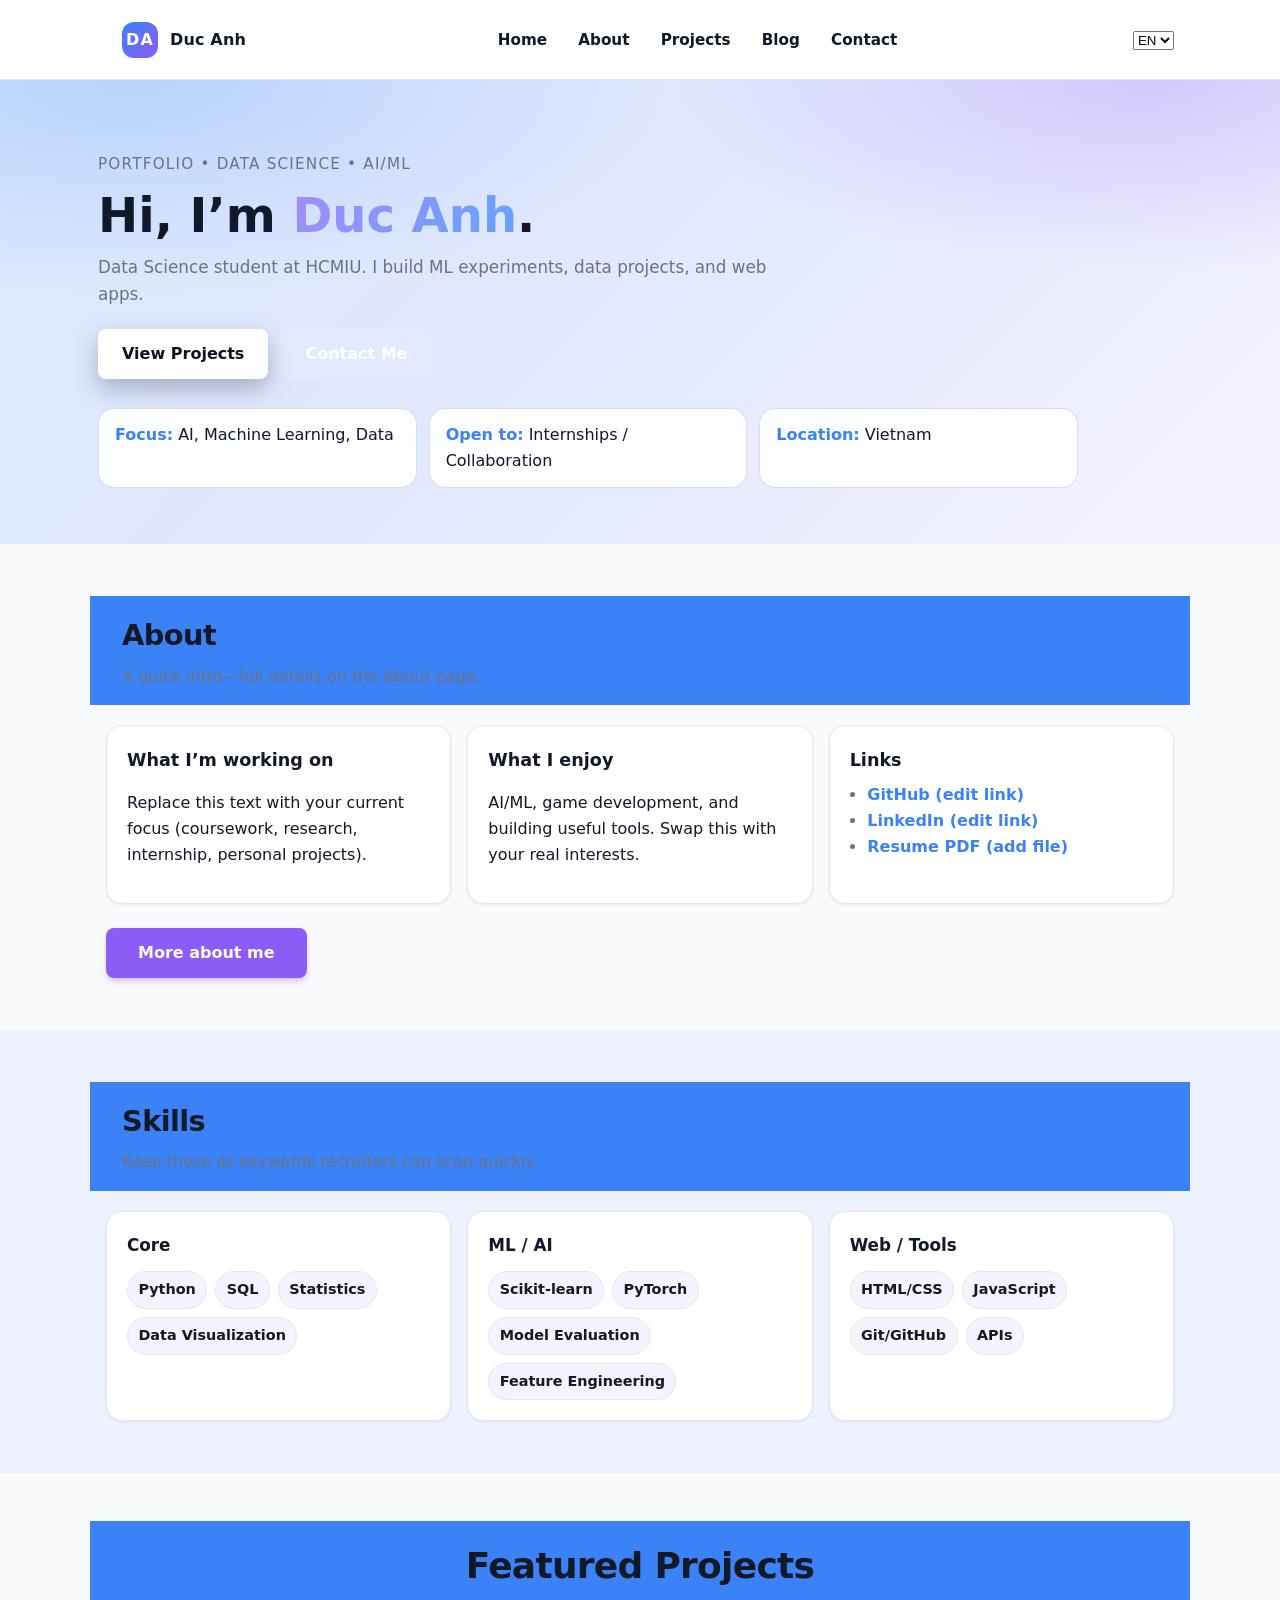
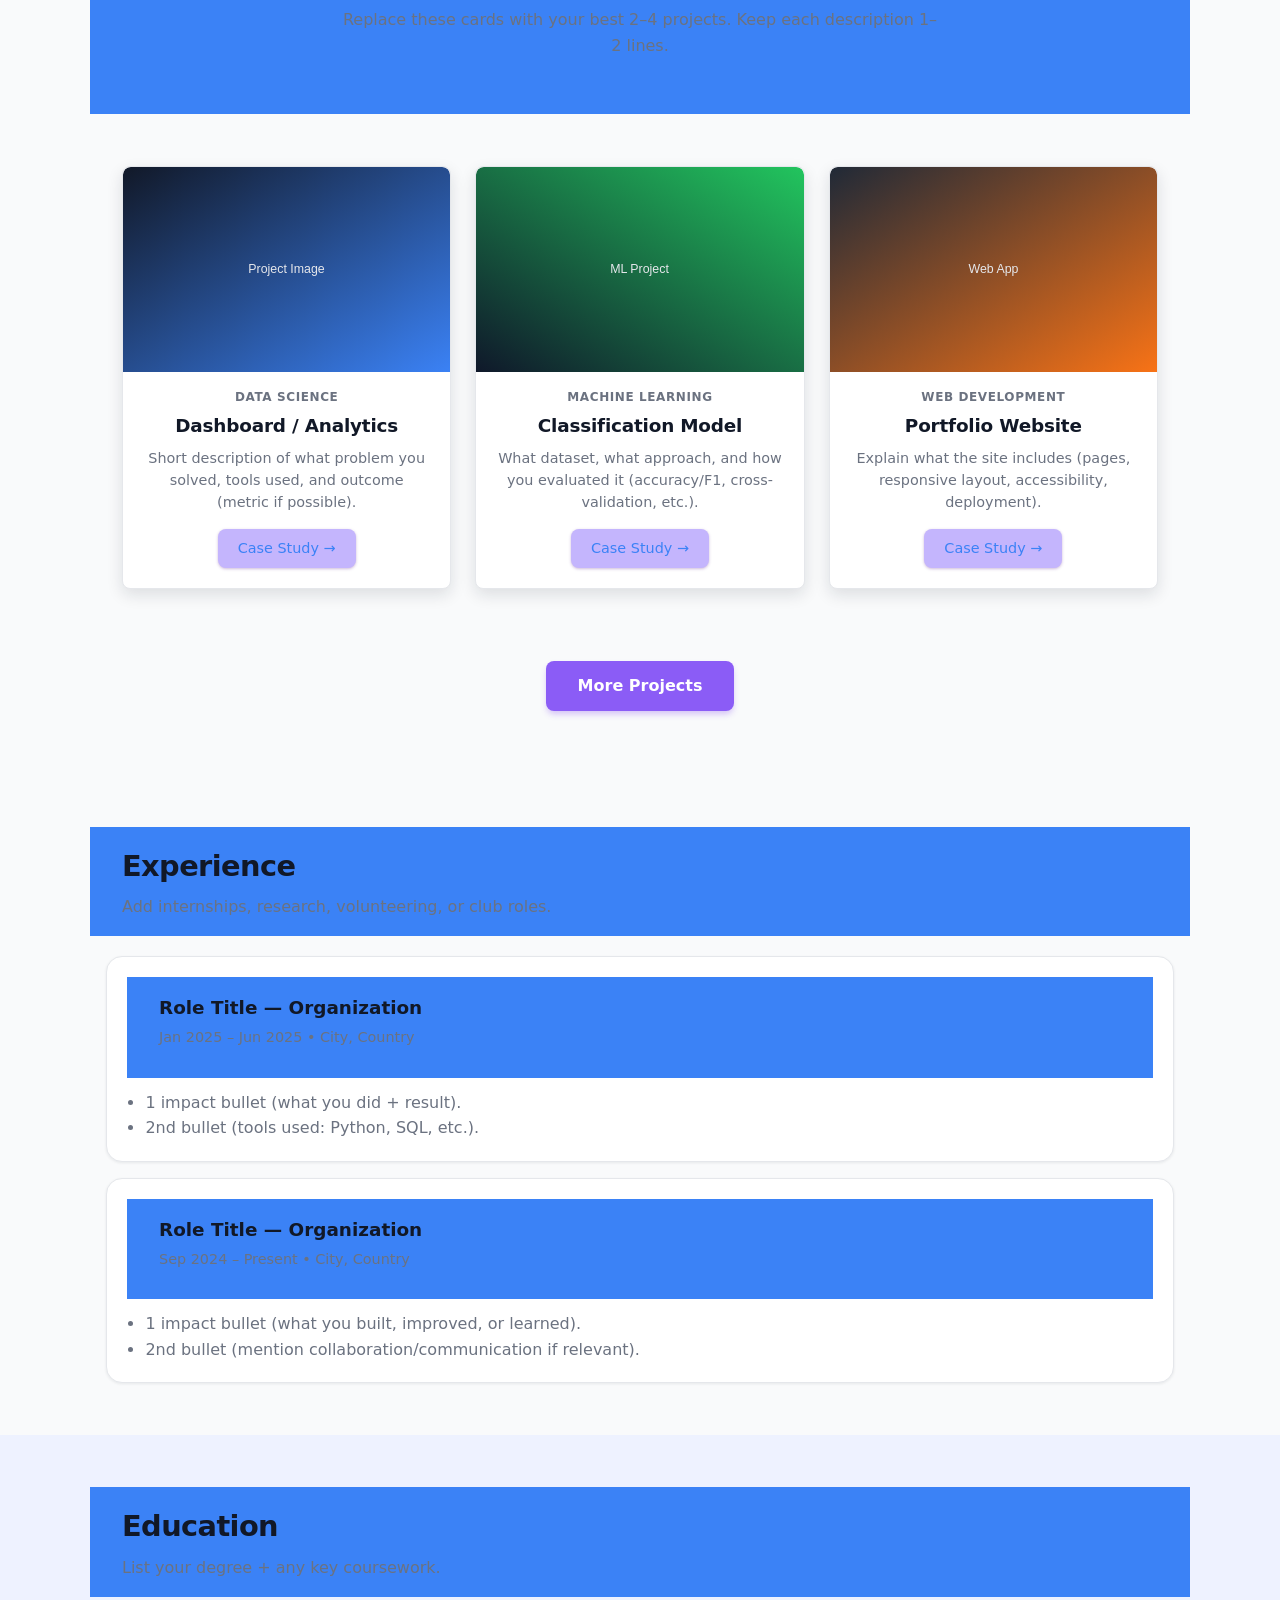
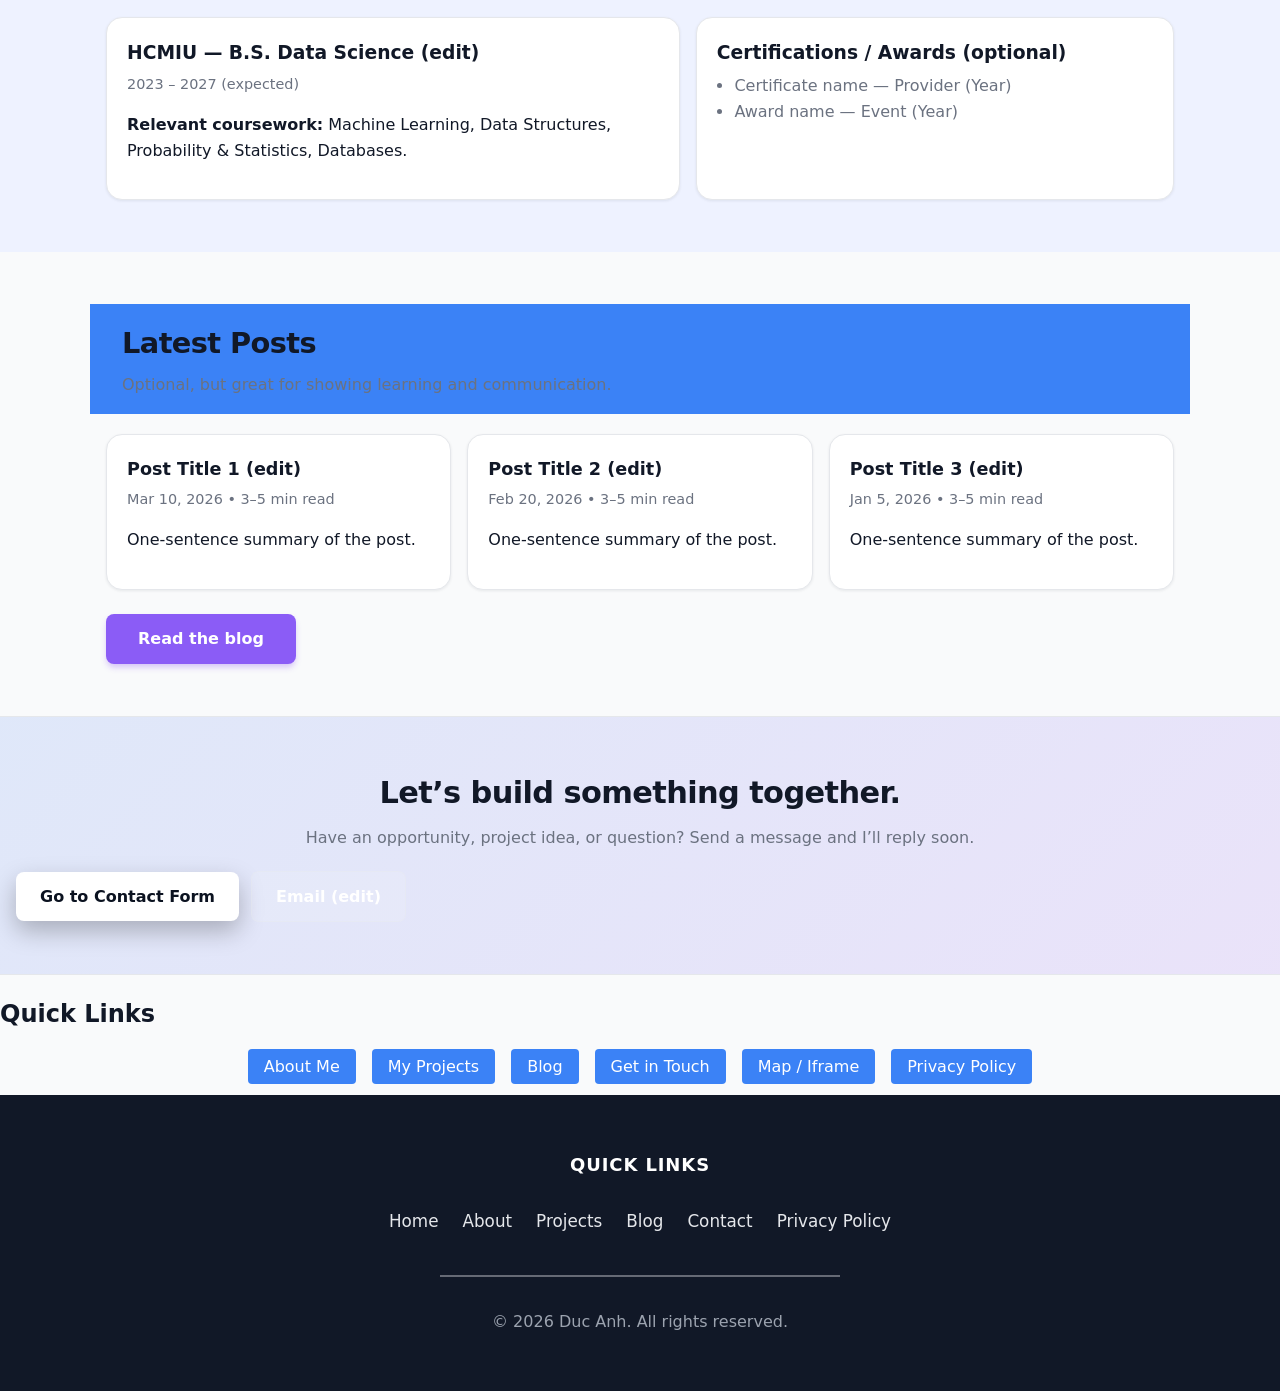
==== commit 207e4236: "Tune light blue-violet theme and log changes Adjust global color variables and hero styling for a li" ====
--- a/index.html
+++ b/index.html
@@ -6,6 +6,7 @@
     <meta name="description" content="Duc Anh - Data Science Student at HCMIU. Portfolio showcasing projects, blog, and contact.">
     <title>Home | Duc Anh</title>
     <link rel="stylesheet" href="css/style.css">
+    <link rel="icon" type="image/png" href="assets/img/favicon.ico">
 </head>
 <body>
     <a class="skip-link" href="#main">Skip to content</a>
--- a/css/style.css
+++ b/css/style.css
@@ -7,17 +7,20 @@
    1. CSS Variables
    -------------------------------------------------------------------------- */
 :root {
-  --color-primary: #2563eb;
-  --color-accent: #7c3aed;
-  --color-accent-dark: #6d28d9;
-  --color-accent-light: #a78bfa;
-  --color-text: #1f2937;
+  /* Light, cohesive blue–violet theme */
+  --color-primary: #3b82f6;       /* bright blue */
+  --color-accent: #8b5cf6;        /* violet */
+  --color-accent-dark: #7c3aed;   /* deeper violet */
+  --color-accent-light: #c4b5fd;  /* pale violet */
+
+  --color-text: #111827;          /* dark slate */
   --color-text-muted: #6b7280;
   --color-text-light: #9ca3af;
-  --color-bg: #ffffff;
-  --color-bg-muted: #f9fafb;
-  --color-bg-soft: #fafafa;
-  --color-bg-border: #f3f4f6;
+
+  --color-bg: #f9fafb;            /* soft page background */
+  --color-bg-muted: #eef2ff;      /* very light indigo */
+  --color-bg-soft: #f5f3ff;       /* subtle violet tint */
+  --color-bg-border: #e5e7eb;
   --color-border: #e5e7eb;
   --color-footer: #e5e7eb;
   --font-size-base: 16px;
@@ -26,10 +29,12 @@
   --radius-sm: 0.25rem;
   --radius-md: 0.5rem;
   --radius-lg: 1rem;
-  --shadow-sm: 0 1px 3px rgba(0, 0, 0, 0.1);
-  --shadow-md: 0 4px 6px -1px rgba(0, 0, 0, 0.1), 0 2px 4px -2px rgba(0, 0, 0, 0.1);
-  --shadow-accent: 0 1px 3px rgba(124, 58, 237, 0.3);
-  --gradient-hero: linear-gradient(135deg, #667eea 0%, #764ba2 100%);
+  --shadow-sm: 0 1px 3px rgba(15, 23, 42, 0.08);
+  --shadow-md: 0 6px 16px rgba(15, 23, 42, 0.12);
+  --shadow-accent: 0 1px 3px rgba(88, 28, 135, 0.3);
+
+  /* Lighter hero gradient that matches the rest of the theme */
+  --gradient-hero: linear-gradient(135deg, #dbeafe 0%, #e0e7ff 40%, #f5f3ff 100%);
 }
 
 /* --------------------------------------------------------------------------
@@ -308,10 +313,10 @@
 .hero {
   padding: 4.5rem 1rem 3.5rem;
   background:
-    radial-gradient(1100px 400px at 15% 25%, rgba(124, 58, 237, 0.28), transparent 60%),
-    radial-gradient(900px 360px at 80% 15%, rgba(37, 99, 235, 0.25), transparent 55%),
-    linear-gradient(135deg, #0b1220, #101a2e 55%, #0b1220);
-  color: #fff;
+    radial-gradient(900px 360px at 10% 0%, rgba(59, 130, 246, 0.22), transparent 60%),
+    radial-gradient(800px 320px at 90% 0%, rgba(139, 92, 246, 0.24), transparent 60%),
+    var(--gradient-hero);
+  color: var(--color-text);
 }
 
 .hero-content {
@@ -324,7 +329,7 @@
 .hero-eyebrow {
   margin: 0 0 0.75rem;
   font-size: 0.95rem;
-  color: rgba(229, 231, 235, 0.9);
+  color: var(--color-text-muted);
   letter-spacing: 0.08em;
   text-transform: uppercase;
 }
@@ -345,7 +350,7 @@
 .hero-subtitle {
   margin: 0 0 1.25rem;
   max-width: 65ch;
-  color: rgba(229, 231, 235, 0.9);
+  color: var(--color-text-muted);
   font-size: 1.05rem;
 }
 
@@ -391,15 +396,15 @@
 }
 
 .hero-highlights li {
-  border: 1px solid rgba(229, 231, 235, 0.18);
+  border: 1px solid rgba(148, 163, 184, 0.35);
   border-radius: var(--radius-lg);
   padding: 0.85rem 1rem;
-  background: rgba(255, 255, 255, 0.06);
-  color: rgba(229, 231, 235, 0.92);
+  background: rgba(255, 255, 255, 0.9);
+  color: var(--color-text);
 }
 
 .hero-highlights strong {
-  color: #fff;
+  color: var(--color-primary);
 }
 
 /* Shared section layout for home */
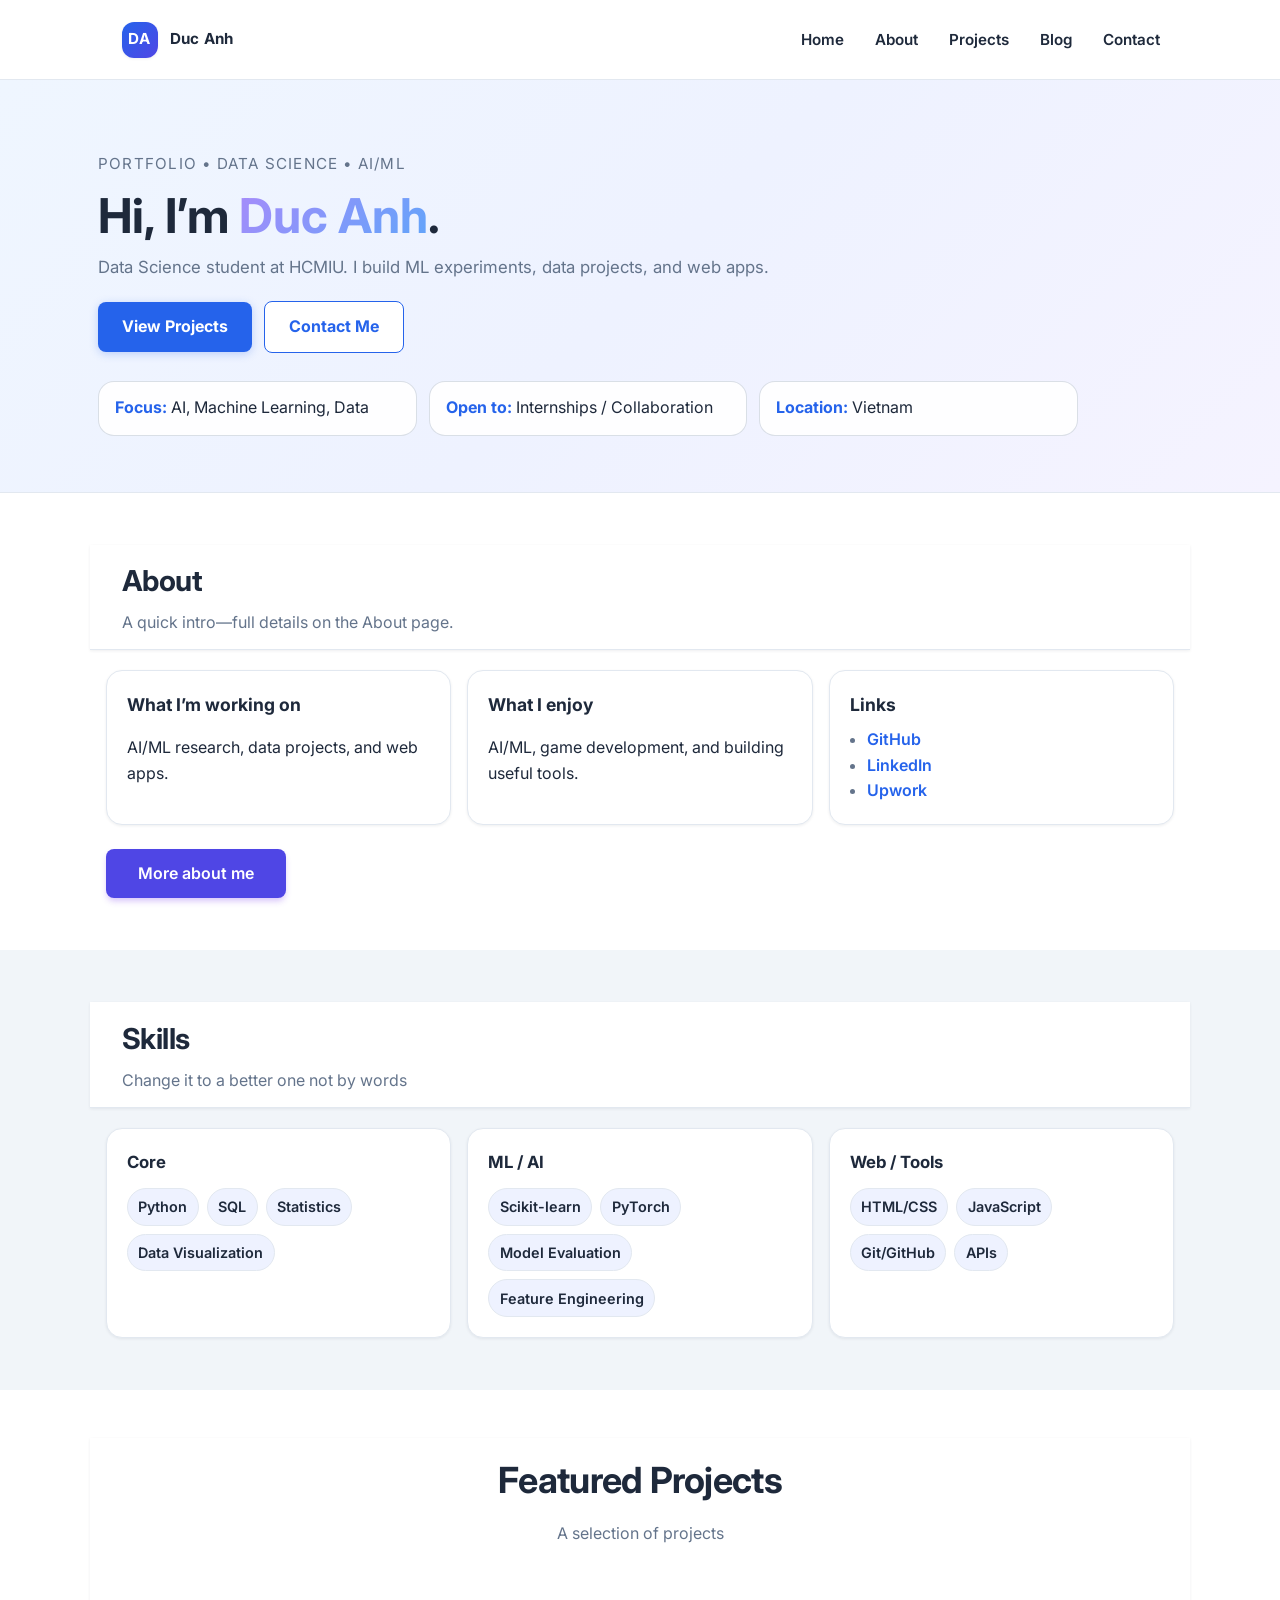
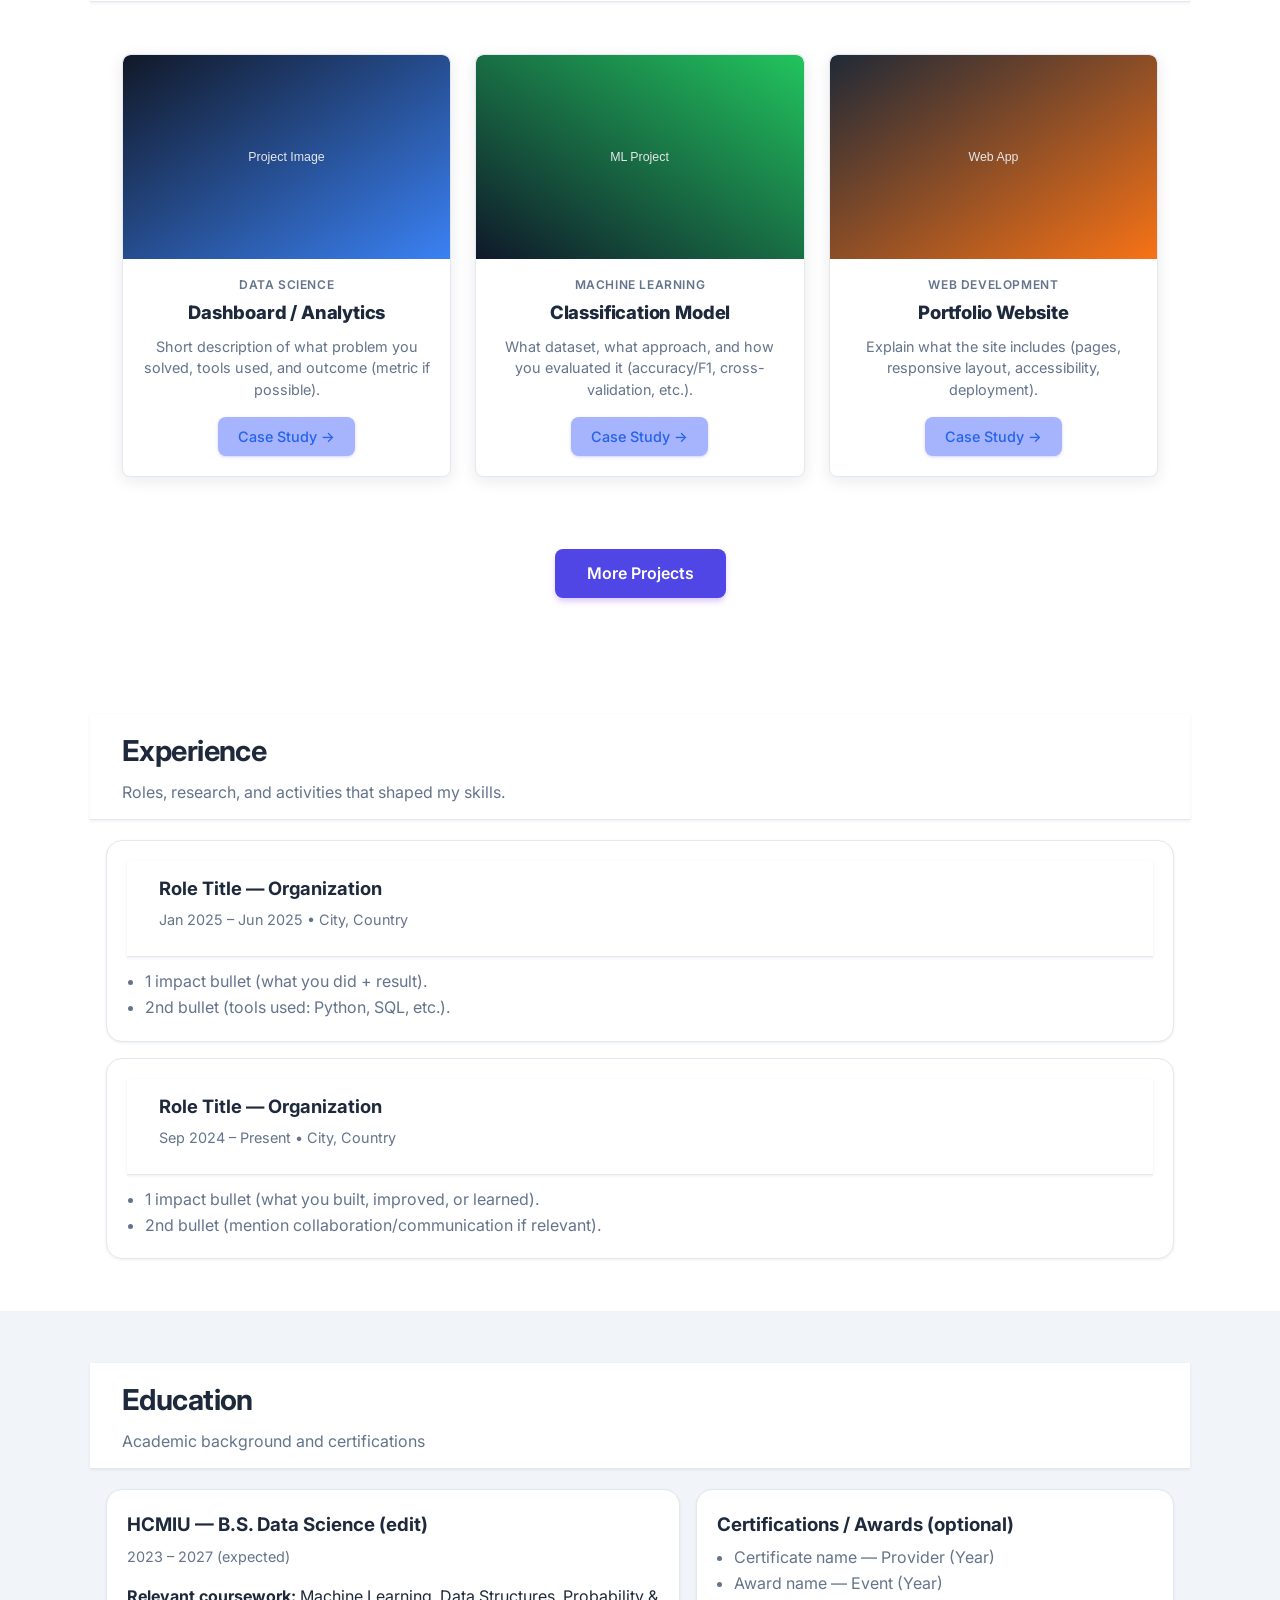
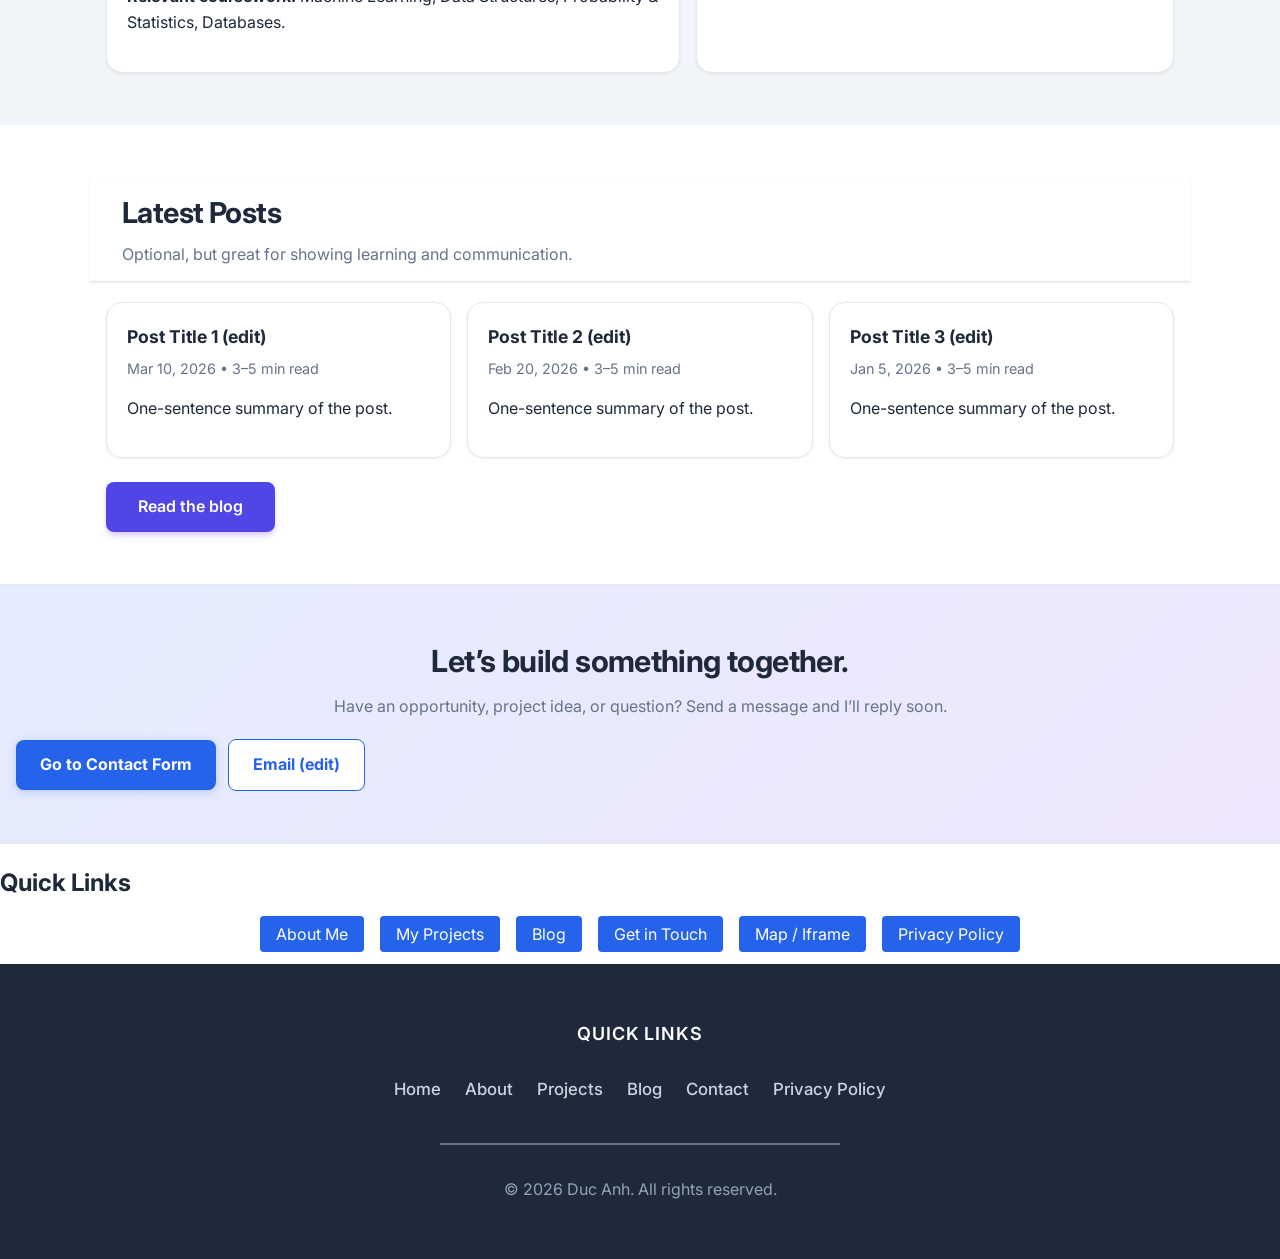
==== commit 366b2457: "feat: Implement a new design system with a dedicated stylesheet, update header navigation, and add a" ====
--- a/index.html
+++ b/index.html
@@ -1,13 +1,16 @@
 <!DOCTYPE html>
 <html lang="en">
+
 <head>
     <meta charset="UTF-8">
     <meta name="viewport" content="width=device-width, initial-scale=1.0">
-    <meta name="description" content="Duc Anh - Data Science Student at HCMIU. Portfolio showcasing projects, blog, and contact.">
+    <meta name="description"
+        content="Duc Anh - Data Science Student at HCMIU. Portfolio showcasing projects, blog, and contact.">
     <title>Home | Duc Anh</title>
     <link rel="stylesheet" href="css/style.css">
     <link rel="icon" type="image/png" href="assets/img/favicon.ico">
 </head>
+
 <body>
     <a class="skip-link" href="#main">Skip to content</a>
 
@@ -37,12 +40,7 @@
                 <li><a href="contact.html">Contact</a></li>
             </ul>
 
-            <div class="lang-switch">
-                <select id="lang-select" data-i18n-aria-label="common.language">
-                    <option value="en">EN</option>
-                    <option value="vi">VI</option>
-                </select>
-            </div>
+
         </nav>
     </header>
 
@@ -52,7 +50,8 @@
             <div class="hero-content">
                 <p class="hero-eyebrow">Portfolio • Data Science • AI/ML</p>
                 <h1 id="hero-heading">Hi, I’m <span class="hero-name">Duc Anh</span>.</h1>
-                <p class="hero-subtitle">Data Science student at HCMIU. I build ML experiments, data projects, and web apps.</p>
+                <p class="hero-subtitle">Data Science student at HCMIU. I build ML experiments, data projects, and web
+                    apps.</p>
 
                 <div class="hero-actions" role="group" aria-label="Primary actions">
                     <a href="projects.html" class="cta-button">View Projects</a>
@@ -77,18 +76,20 @@
             <div class="about-grid">
                 <article class="about-card">
                     <h3>What I’m working on</h3>
-                    <p>Replace this text with your current focus (coursework, research, internship, personal projects).</p>
+                    <p>AI/ML research, data projects, and web apps.
+                    </p>
                 </article>
                 <article class="about-card">
                     <h3>What I enjoy</h3>
-                    <p>AI/ML, game development, and building useful tools. Swap this with your real interests.</p>
+                    <p>AI/ML, game development, and building useful tools. </p>
                 </article>
                 <article class="about-card">
                     <h3>Links</h3>
                     <ul class="link-list">
-                        <li><a href="#" rel="noopener">GitHub (edit link)</a></li>
-                        <li><a href="#" rel="noopener">LinkedIn (edit link)</a></li>
-                        <li><a href="#" rel="noopener">Resume PDF (add file)</a></li>
+                        <li><a href="https://github.com/ducanh0405" rel="noopener">GitHub</a></li>
+                        <li><a href="https://www.linkedin.com/in/đức-anh-ngô-linked/" rel="noopener">LinkedIn</a></li>
+                        <li><a href="https://www.upwork.com/freelancers/~01354c12dca3193b0a?mp_source=share"
+                                rel="noopener">Upwork</a></li>
                     </ul>
                 </article>
             </div>
@@ -102,7 +103,7 @@
         <section class="skills" aria-labelledby="skills-heading">
             <header class="section-header">
                 <h2 id="skills-heading">Skills</h2>
-                <p class="section-subtitle">Keep these as keywords recruiters can scan quickly.</p>
+                <p class="section-subtitle">Change it to a better one not by words</p>
             </header>
 
             <div class="skills-grid">
@@ -140,19 +141,14 @@
         <section class="portfolio-preview" aria-labelledby="projects-heading">
             <header class="section-header">
                 <h2 id="projects-heading">Featured Projects</h2>
-                <p class="portfolio-subtitle">Replace these cards with your best 2–4 projects. Keep each description 1–2 lines.</p>
+                <p class="portfolio-subtitle">A selection of projects</p>
             </header>
 
             <div class="projects-grid portfolio-grid">
                 <article class="project-card portfolio-card">
                     <figure>
-                        <img
-                            src="data:image/svg+xml,%3Csvg%20xmlns%3D%27http%3A//www.w3.org/2000/svg%27%20width%3D%27800%27%20height%3D%27500%27%3E%3Cdefs%3E%3ClinearGradient%20id%3D%27g%27%20x1%3D%270%27%20y1%3D%270%27%20x2%3D%271%27%20y2%3D%271%27%3E%3Cstop%20offset%3D%270%27%20stop-color%3D%27%23111827%27/%3E%3Cstop%20offset%3D%271%27%20stop-color%3D%27%233b82f6%27/%3E%3C/linearGradient%3E%3C/defs%3E%3Crect%20width%3D%27100%25%27%20height%3D%27100%25%27%20fill%3D%27url(%23g)%27/%3E%3Ctext%20x%3D%2750%25%27%20y%3D%2750%25%27%20dominant-baseline%3D%27middle%27%20text-anchor%3D%27middle%27%20fill%3D%27%23e5e7eb%27%20font-family%3D%27Arial%27%20font-size%3D%2730%27%3EProject%20Image%3C/text%3E%3C/svg%3E"
-                            alt="Project cover placeholder"
-                            width="400"
-                            height="250"
-                            loading="lazy"
-                        >
+                        <img src="data:image/svg+xml,%3Csvg%20xmlns%3D%27http%3A//www.w3.org/2000/svg%27%20width%3D%27800%27%20height%3D%27500%27%3E%3Cdefs%3E%3ClinearGradient%20id%3D%27g%27%20x1%3D%270%27%20y1%3D%270%27%20x2%3D%271%27%20y2%3D%271%27%3E%3Cstop%20offset%3D%270%27%20stop-color%3D%27%23111827%27/%3E%3Cstop%20offset%3D%271%27%20stop-color%3D%27%233b82f6%27/%3E%3C/linearGradient%3E%3C/defs%3E%3Crect%20width%3D%27100%25%27%20height%3D%27100%25%27%20fill%3D%27url(%23g)%27/%3E%3Ctext%20x%3D%2750%25%27%20y%3D%2750%25%27%20dominant-baseline%3D%27middle%27%20text-anchor%3D%27middle%27%20fill%3D%27%23e5e7eb%27%20font-family%3D%27Arial%27%20font-size%3D%2730%27%3EProject%20Image%3C/text%3E%3C/svg%3E"
+                            alt="Project cover placeholder" width="400" height="250" loading="lazy">
                         <figcaption class="sr-only">Project cover image</figcaption>
                     </figure>
                     <span class="project-category">DATA SCIENCE</span>
@@ -163,13 +159,8 @@
 
                 <article class="project-card portfolio-card">
                     <figure>
-                        <img
-                            src="data:image/svg+xml,%3Csvg%20xmlns%3D%27http%3A//www.w3.org/2000/svg%27%20width%3D%27800%27%20height%3D%27500%27%3E%3Cdefs%3E%3ClinearGradient%20id%3D%27g%27%20x1%3D%270%27%20y1%3D%271%27%20x2%3D%271%27%20y2%3D%270%27%3E%3Cstop%20offset%3D%270%27%20stop-color%3D%27%230f172a%27/%3E%3Cstop%20offset%3D%271%27%20stop-color%3D%27%2322c55e%27/%3E%3C/linearGradient%3E%3C/defs%3E%3Crect%20width%3D%27100%25%27%20height%3D%27100%25%27%20fill%3D%27url(%23g)%27/%3E%3Ctext%20x%3D%2750%25%27%20y%3D%2750%25%27%20dominant-baseline%3D%27middle%27%20text-anchor%3D%27middle%27%20fill%3D%27%23e5e7eb%27%20font-family%3D%27Arial%27%20font-size%3D%2730%27%3EML%20Project%3C/text%3E%3C/svg%3E"
-                            alt="Machine learning project placeholder"
-                            width="400"
-                            height="250"
-                            loading="lazy"
-                        >
+                        <img src="data:image/svg+xml,%3Csvg%20xmlns%3D%27http%3A//www.w3.org/2000/svg%27%20width%3D%27800%27%20height%3D%27500%27%3E%3Cdefs%3E%3ClinearGradient%20id%3D%27g%27%20x1%3D%270%27%20y1%3D%271%27%20x2%3D%271%27%20y2%3D%270%27%3E%3Cstop%20offset%3D%270%27%20stop-color%3D%27%230f172a%27/%3E%3Cstop%20offset%3D%271%27%20stop-color%3D%27%2322c55e%27/%3E%3C/linearGradient%3E%3C/defs%3E%3Crect%20width%3D%27100%25%27%20height%3D%27100%25%27%20fill%3D%27url(%23g)%27/%3E%3Ctext%20x%3D%2750%25%27%20y%3D%2750%25%27%20dominant-baseline%3D%27middle%27%20text-anchor%3D%27middle%27%20fill%3D%27%23e5e7eb%27%20font-family%3D%27Arial%27%20font-size%3D%2730%27%3EML%20Project%3C/text%3E%3C/svg%3E"
+                            alt="Machine learning project placeholder" width="400" height="250" loading="lazy">
                         <figcaption class="sr-only">Project cover image</figcaption>
                     </figure>
                     <span class="project-category">MACHINE LEARNING</span>
@@ -180,13 +171,8 @@
 
                 <article class="project-card portfolio-card">
                     <figure>
-                        <img
-                            src="data:image/svg+xml,%3Csvg%20xmlns%3D%27http%3A//www.w3.org/2000/svg%27%20width%3D%27800%27%20height%3D%27500%27%3E%3Cdefs%3E%3ClinearGradient%20id%3D%27g%27%20x1%3D%270%27%20y1%3D%270%27%20x2%3D%271%27%20y2%3D%271%27%3E%3Cstop%20offset%3D%270%27%20stop-color%3D%27%231f2937%27/%3E%3Cstop%20offset%3D%271%27%20stop-color%3D%27%23f97316%27/%3E%3C/linearGradient%3E%3C/defs%3E%3Crect%20width%3D%27100%25%27%20height%3D%27100%25%27%20fill%3D%27url(%23g)%27/%3E%3Ctext%20x%3D%2750%25%27%20y%3D%2750%25%27%20dominant-baseline%3D%27middle%27%20text-anchor%3D%27middle%27%20fill%3D%27%23e5e7eb%27%20font-family%3D%27Arial%27%20font-size%3D%2730%27%3EWeb%20App%3C/text%3E%3C/svg%3E"
-                            alt="Web development project placeholder"
-                            width="400"
-                            height="250"
-                            loading="lazy"
-                        >
+                        <img src="data:image/svg+xml,%3Csvg%20xmlns%3D%27http%3A//www.w3.org/2000/svg%27%20width%3D%27800%27%20height%3D%27500%27%3E%3Cdefs%3E%3ClinearGradient%20id%3D%27g%27%20x1%3D%270%27%20y1%3D%270%27%20x2%3D%271%27%20y2%3D%271%27%3E%3Cstop%20offset%3D%270%27%20stop-color%3D%27%231f2937%27/%3E%3Cstop%20offset%3D%271%27%20stop-color%3D%27%23f97316%27/%3E%3C/linearGradient%3E%3C/defs%3E%3Crect%20width%3D%27100%25%27%20height%3D%27100%25%27%20fill%3D%27url(%23g)%27/%3E%3Ctext%20x%3D%2750%25%27%20y%3D%2750%25%27%20dominant-baseline%3D%27middle%27%20text-anchor%3D%27middle%27%20fill%3D%27%23e5e7eb%27%20font-family%3D%27Arial%27%20font-size%3D%2730%27%3EWeb%20App%3C/text%3E%3C/svg%3E"
+                            alt="Web development project placeholder" width="400" height="250" loading="lazy">
                         <figcaption class="sr-only">Project cover image</figcaption>
                     </figure>
                     <span class="project-category">WEB DEVELOPMENT</span>
@@ -205,14 +191,15 @@
         <section class="experience" aria-labelledby="experience-heading">
             <header class="section-header">
                 <h2 id="experience-heading">Experience</h2>
-                <p class="section-subtitle">Add internships, research, volunteering, or club roles.</p>
+                <p class="section-subtitle">Roles, research, and activities that shaped my skills.</p>
             </header>
 
             <div class="timeline" role="list">
                 <article class="timeline-item" role="listitem">
                     <header class="timeline-header">
                         <h3>Role Title — Organization</h3>
-                        <p class="timeline-meta"><time datetime="2025-01">Jan 2025</time> – <time datetime="2025-06">Jun 2025</time> • City, Country</p>
+                        <p class="timeline-meta"><time datetime="2025-01">Jan 2025</time> – <time datetime="2025-06">Jun
+                                2025</time> • City, Country</p>
                     </header>
                     <ul class="timeline-bullets">
                         <li>1 impact bullet (what you did + result).</li>
@@ -237,14 +224,16 @@
         <section class="education" aria-labelledby="education-heading">
             <header class="section-header">
                 <h2 id="education-heading">Education</h2>
-                <p class="section-subtitle">List your degree + any key coursework.</p>
+                <p class="section-subtitle">Academic background and certifications</p>
             </header>
 
             <div class="education-grid">
                 <article class="edu-card">
                     <h3>HCMIU — B.S. Data Science (edit)</h3>
-                    <p class="timeline-meta"><time datetime="2023">2023</time> – <time datetime="2027">2027</time> (expected)</p>
-                    <p><strong>Relevant coursework:</strong> Machine Learning, Data Structures, Probability & Statistics, Databases.</p>
+                    <p class="timeline-meta"><time datetime="2023">2023</time> – <time datetime="2027">2027</time>
+                        (expected)</p>
+                    <p><strong>Relevant coursework:</strong> Machine Learning, Data Structures, Probability &
+                        Statistics, Databases.</p>
                 </article>
                 <article class="edu-card">
                     <h3>Certifications / Awards (optional)</h3>
@@ -292,7 +281,7 @@
             <p>Have an opportunity, project idea, or question? Send a message and I’ll reply soon.</p>
             <div class="hero-actions" role="group" aria-label="Contact actions">
                 <a href="contact.html" class="cta-button">Go to Contact Form</a>
-                <a href="mailto:your.email@example.com" class="cta-button cta-secondary">Email (edit)</a>
+                <a href="anhduc0405vsg@gmail.com" class="cta-button cta-secondary">Email (edit)</a>
             </div>
         </section>
 
@@ -321,7 +310,8 @@
             <a href="policy.html" data-i18n="common.privacyPolicy">Privacy Policy</a>
         </div>
         <hr class="footer-divider">
-        <p class="footer-copy">&copy; <span id="year">2026</span> Duc Anh. <span data-i18n="common.allRightsReserved">All rights reserved.</span></p>
+        <p class="footer-copy">&copy; <span id="year">2026</span> Duc Anh. <span
+                data-i18n="common.allRightsReserved">All rights reserved.</span></p>
     </footer>
 
     <script>
@@ -342,4 +332,5 @@
     </script>
     <script src="js/main.js"></script>
 </body>
+
 </html>
--- a/css/style.css
+++ b/css/style.css
@@ -1,3 +1,5 @@
+@import url('https://fonts.googleapis.com/css2?family=Inter:wght@400;500;600;700;800&display=swap');
+
 /* ==========================================================================
    Duc Anh Portfolio - Refactored Styles
    Structure: Variables | Base | Layout | Components | Responsive
@@ -7,34 +9,35 @@
    1. CSS Variables
    -------------------------------------------------------------------------- */
 :root {
-  /* Light, cohesive blue–violet theme */
-  --color-primary: #3b82f6;       /* bright blue */
-  --color-accent: #8b5cf6;        /* violet */
-  --color-accent-dark: #7c3aed;   /* deeper violet */
-  --color-accent-light: #c4b5fd;  /* pale violet */
-
-  --color-text: #111827;          /* dark slate */
-  --color-text-muted: #6b7280;
-  --color-text-light: #9ca3af;
-
-  --color-bg: #f9fafb;            /* soft page background */
-  --color-bg-muted: #eef2ff;      /* very light indigo */
-  --color-bg-soft: #f5f3ff;       /* subtle violet tint */
-  --color-bg-border: #e5e7eb;
-  --color-border: #e5e7eb;
-  --color-footer: #e5e7eb;
+  /* Clean, readable light theme */
+  --color-primary: #2563eb;       /* strong blue */
+  --color-accent: #4f46e5;        /* indigo */
+  --color-accent-dark: #3730a3;
+  --color-accent-light: #a5b4fc;
+
+  --color-text: #1e293b;          /* slate-800 */
+  --color-text-muted: #64748b;    /* slate-500 */
+  --color-text-light: #94a3b8;    /* slate-400 */
+
+  --color-bg: #ffffff;            /* pure white */
+  --color-bg-muted: #f1f5f9;      /* slate-100 */
+  --color-bg-soft: #eef2ff;       /* indigo-50 */
+  --color-bg-border: #e2e8f0;     /* slate-200 */
+  --color-border: #e2e8f0;
+  --color-footer-bg: #1e293b;     /* slate-800 */
+  --color-footer-text: #cbd5e1;   /* slate-300 */
+
   --font-size-base: 16px;
   --font-size-sm: 0.9rem;
   --font-size-xs: 0.8rem;
   --radius-sm: 0.25rem;
   --radius-md: 0.5rem;
   --radius-lg: 1rem;
-  --shadow-sm: 0 1px 3px rgba(15, 23, 42, 0.08);
-  --shadow-md: 0 6px 16px rgba(15, 23, 42, 0.12);
-  --shadow-accent: 0 1px 3px rgba(88, 28, 135, 0.3);
-
-  /* Lighter hero gradient that matches the rest of the theme */
-  --gradient-hero: linear-gradient(135deg, #dbeafe 0%, #e0e7ff 40%, #f5f3ff 100%);
+  --shadow-sm: 0 1px 3px rgba(15, 23, 42, 0.07);
+  --shadow-md: 0 4px 16px rgba(15, 23, 42, 0.09);
+  --shadow-accent: 0 1px 3px rgba(79, 70, 229, 0.25);
+
+  --gradient-hero: linear-gradient(135deg, #eff6ff 0%, #eef2ff 50%, #f5f3ff 100%);
 }
 
 /* --------------------------------------------------------------------------
@@ -52,7 +55,7 @@
 }
 
 body {
-  font-family: system-ui, sans-serif;
+  font-family: 'Inter', system-ui, -apple-system, sans-serif;
   font-size: var(--font-size-base);
   color: var(--color-text);
   line-height: 1.6;
@@ -120,8 +123,10 @@
   position: sticky;
   top: 0;
   z-index: 1000;
-  background: var(--color-primary);
-  padding: 1rem 2rem;
+  background: #ffffff;
+  border-bottom: 1px solid var(--color-border);
+  padding: 0.85rem 2rem;
+  box-shadow: var(--shadow-sm);
 }
 
 nav ul {
@@ -135,15 +140,17 @@
 }
 
 nav a {
-  color: white;
+  color: var(--color-text);
   text-decoration: none;
   padding: 0.5rem 1rem;
+  font-weight: 600;
+  font-size: 0.95rem;
 }
 
 nav a:hover,
 nav a:focus {
+  color: var(--color-primary);
   text-decoration: underline;
-  outline: 2px solid white;
 }
 
 /* New header/nav used by `index.html` */
@@ -239,8 +246,8 @@
 footer {
   margin-top: auto;
   padding: 3.5rem 2rem;
-  background: var(--color-text);
-  color: var(--color-footer);
+  background: var(--color-footer-bg);
+  color: var(--color-footer-text);
   text-align: center;
 }
 
@@ -264,7 +271,7 @@
 }
 
 .footer-links a {
-  color: var(--color-footer);
+  color: var(--color-footer-text);
   text-decoration: none;
   font-size: 1.05rem;
   padding: 0.5rem 0;
@@ -312,11 +319,9 @@
    -------------------------------------------------------------------------- */
 .hero {
   padding: 4.5rem 1rem 3.5rem;
-  background:
-    radial-gradient(900px 360px at 10% 0%, rgba(59, 130, 246, 0.22), transparent 60%),
-    radial-gradient(800px 320px at 90% 0%, rgba(139, 92, 246, 0.24), transparent 60%),
-    var(--gradient-hero);
-  color: var(--color-text);
+  background: var(--gradient-hero);
+  color: var(--color-text);
+  border-bottom: 1px solid var(--color-border);
 }
 
 .hero-content {
@@ -357,24 +362,31 @@
 .cta-button {
   display: inline-block;
   padding: 0.75rem 1.5rem;
-  background: white;
-  color: #0b1220;
+  background: var(--color-primary);
+  color: #ffffff;
   text-decoration: none;
   border-radius: var(--radius-md);
   font-weight: 700;
-  box-shadow: 0 10px 25px rgba(0, 0, 0, 0.25);
+  box-shadow: 0 2px 8px rgba(37, 99, 235, 0.25);
+  transition: background 0.15s ease, transform 0.15s ease;
 }
 
 .cta-button:hover,
 .cta-button:focus {
+  background: #1d4ed8;
   transform: translateY(-1px);
 }
 
 .cta-secondary {
-  background: rgba(255, 255, 255, 0.12);
-  color: #fff;
-  border: 1px solid rgba(229, 231, 235, 0.35);
+  background: #ffffff;
+  color: var(--color-primary);
+  border: 1.5px solid var(--color-primary);
   box-shadow: none;
+}
+
+.cta-secondary:hover,
+.cta-secondary:focus {
+  background: var(--color-bg-soft);
 }
 
 .hero-actions {
@@ -554,19 +566,24 @@
    -------------------------------------------------------------------------- */
 .page-header {
   text-align: center;
-  padding: 3rem 2rem;
+  padding: 3.5rem 2rem;
   background: var(--gradient-hero);
-  color: white;
+  border-bottom: 1px solid var(--color-border);
 }
 
 .page-header h1 {
   margin: 0 0 0.5rem;
-  font-size: 2rem;
+  font-size: 2.25rem;
+  color: var(--color-text);
+  font-weight: 800;
+  letter-spacing: -0.02em;
 }
 
 .page-header p {
   margin: 0;
-  opacity: 0.95;
+  color: var(--color-text-muted);
+  max-width: 60ch;
+  margin-inline: auto;
 }
 
 .content-section {
@@ -904,7 +921,166 @@
 }
 
 .site-footer {
-  background: var(--color-text);
+  background: var(--color-footer-bg);
+}
+
+/* --------------------------------------------------------------------------
+   About Page Components
+   -------------------------------------------------------------------------- */
+.about-intro {
+  padding-top: 2.5rem;
+  padding-bottom: 2.5rem;
+}
+
+.about-intro-grid {
+  display: grid;
+  grid-template-columns: 200px 1fr;
+  gap: 2.5rem;
+  align-items: start;
+}
+
+.about-photo-wrap {
+  text-align: center;
+}
+
+.about-photo-placeholder {
+  width: 160px;
+  height: 160px;
+  border-radius: 50%;
+  background: linear-gradient(135deg, var(--color-primary), var(--color-accent));
+  display: flex;
+  align-items: center;
+  justify-content: center;
+  margin: 0 auto 0.75rem;
+  box-shadow: var(--shadow-md);
+}
+
+.about-photo-initials {
+  font-size: 2.5rem;
+  font-weight: 800;
+  color: #fff;
+  letter-spacing: 0.05em;
+}
+
+.about-photo-caption {
+  font-size: var(--font-size-sm);
+  color: var(--color-text-muted);
+  margin: 0;
+}
+
+.about-intro-text h2 {
+  margin-top: 0;
+  font-size: 1.8rem;
+  letter-spacing: -0.02em;
+  color: var(--color-text);
+}
+
+.about-cta-links {
+  display: flex;
+  flex-wrap: wrap;
+  gap: 0.75rem;
+  margin-top: 1.25rem;
+}
+
+.about-cta-links .more-projects-btn {
+  padding: 0.55rem 1.2rem;
+  font-size: 0.9rem;
+}
+
+.about-skills-section,
+.about-education-section,
+.about-interests-section {
+  padding-top: 0;
+  padding-bottom: 2rem;
+  border-top: 1px solid var(--color-border);
+  margin-top: 1.5rem;
+}
+
+.about-skills-section h2,
+.about-education-section h2,
+.about-interests-section h2 {
+  color: var(--color-text);
+  font-size: 1.4rem;
+  margin-bottom: 1.25rem;
+}
+
+.about-skills-grid {
+  display: grid;
+  grid-template-columns: repeat(4, 1fr);
+  gap: 1rem;
+}
+
+.about-skill-block {
+  background: var(--color-bg-muted);
+  border: 1px solid var(--color-border);
+  border-radius: var(--radius-lg);
+  padding: 1rem;
+}
+
+.about-skill-block h3 {
+  margin: 0 0 0.75rem;
+  font-size: 0.95rem;
+  color: var(--color-text-muted);
+  text-transform: uppercase;
+  letter-spacing: 0.07em;
+}
+
+.about-edu-card {
+  display: flex;
+  gap: 1.25rem;
+  align-items: flex-start;
+  border: 1px solid var(--color-border);
+  border-radius: var(--radius-lg);
+  background: var(--color-bg-muted);
+  padding: 1.25rem;
+  margin-bottom: 1rem;
+}
+
+.about-edu-icon {
+  font-size: 1.75rem;
+  line-height: 1;
+  padding-top: 0.15rem;
+}
+
+.about-edu-card h3 {
+  margin: 0 0 0.25rem;
+}
+
+.about-interests-list {
+  list-style: none;
+  padding: 0;
+  margin: 0;
+  display: grid;
+  grid-template-columns: 1fr 1fr;
+  gap: 1rem;
+}
+
+.about-interests-list li {
+  display: flex;
+  gap: 1rem;
+  align-items: flex-start;
+  background: var(--color-bg-muted);
+  border: 1px solid var(--color-border);
+  border-radius: var(--radius-lg);
+  padding: 1.1rem;
+}
+
+.interest-icon {
+  font-size: 1.5rem;
+  line-height: 1;
+  padding-top: 0.1rem;
+}
+
+.about-interests-list strong {
+  display: block;
+  margin-bottom: 0.25rem;
+  color: var(--color-text);
+}
+
+.about-interests-list p {
+  margin: 0;
+  font-size: var(--font-size-sm);
+  color: var(--color-text-muted);
 }
 
 /* --------------------------------------------------------------------------
@@ -1218,6 +1394,18 @@
     grid-template-columns: 1fr;
   }
 
+  .about-intro-grid {
+    grid-template-columns: 1fr;
+  }
+
+  .about-skills-grid {
+    grid-template-columns: 1fr 1fr;
+  }
+
+  .about-interests-list {
+    grid-template-columns: 1fr;
+  }
+
   .education-grid {
     grid-template-columns: 1fr;
   }
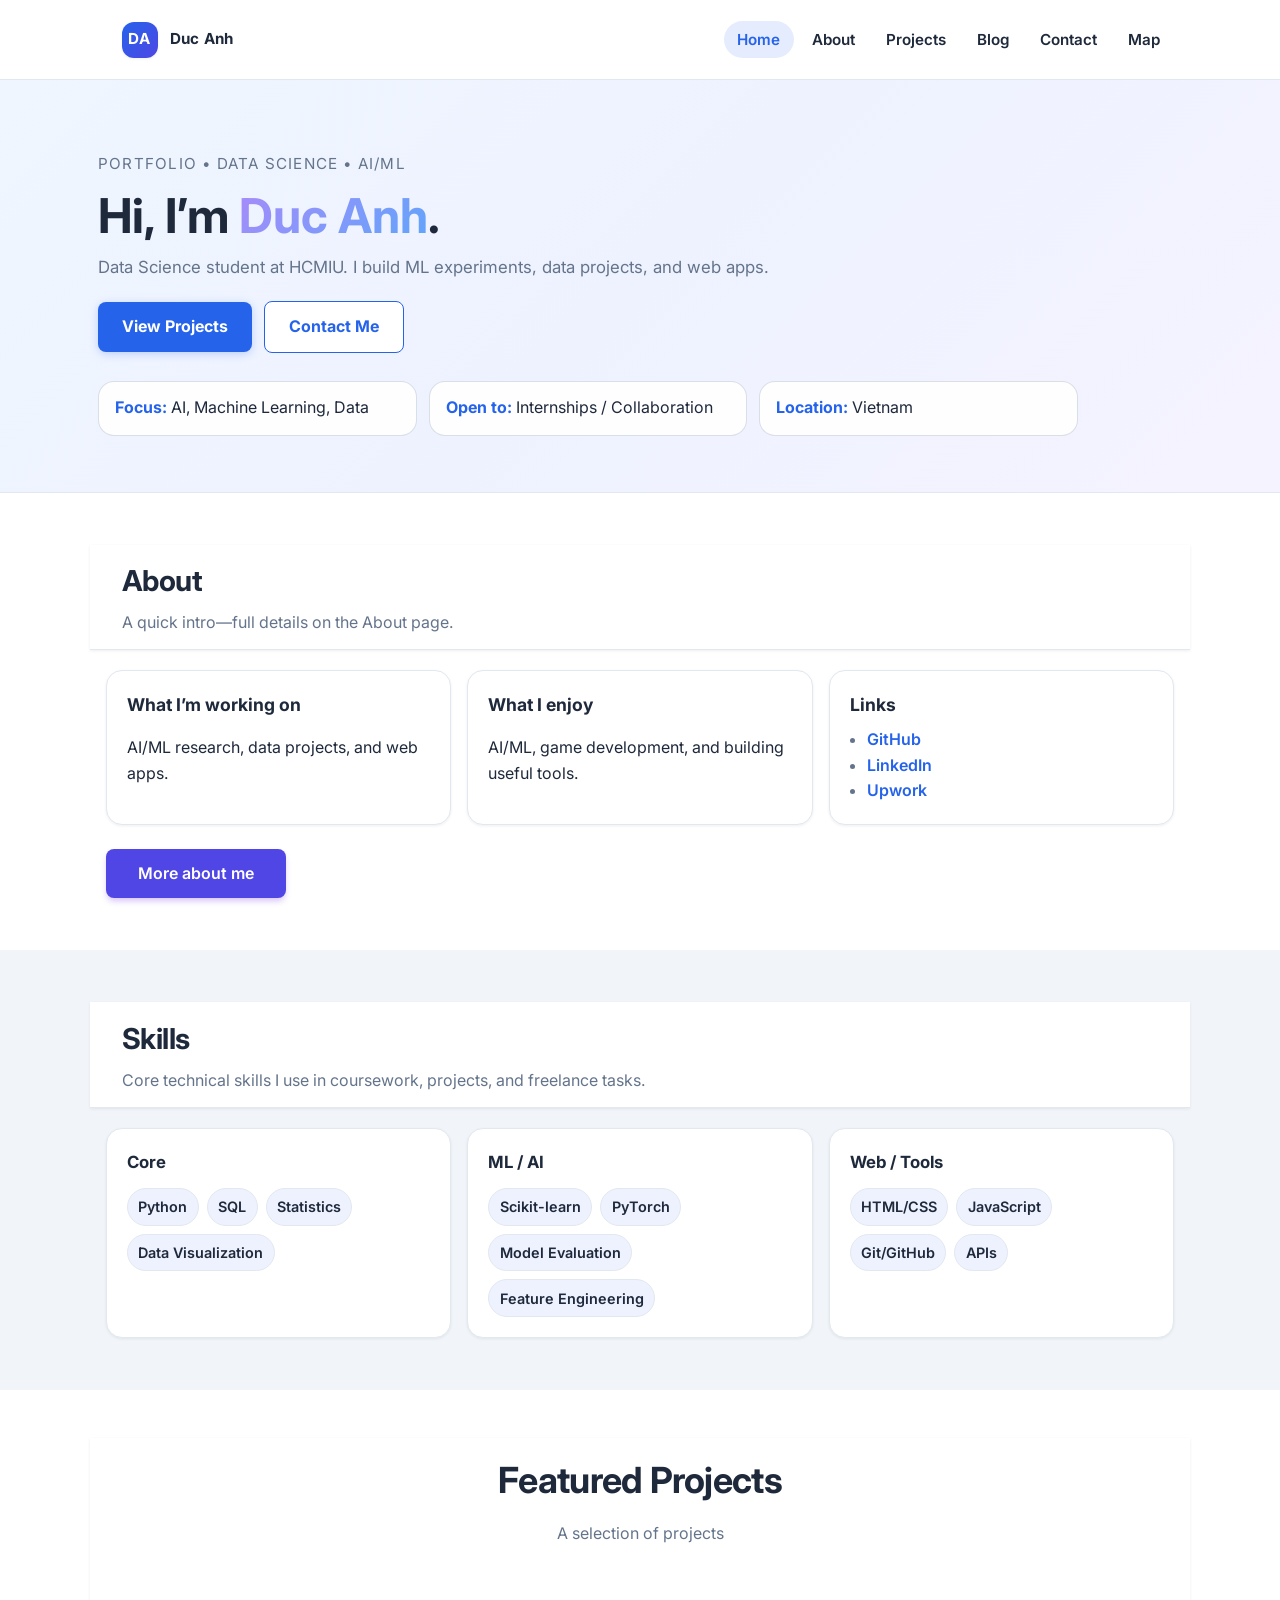
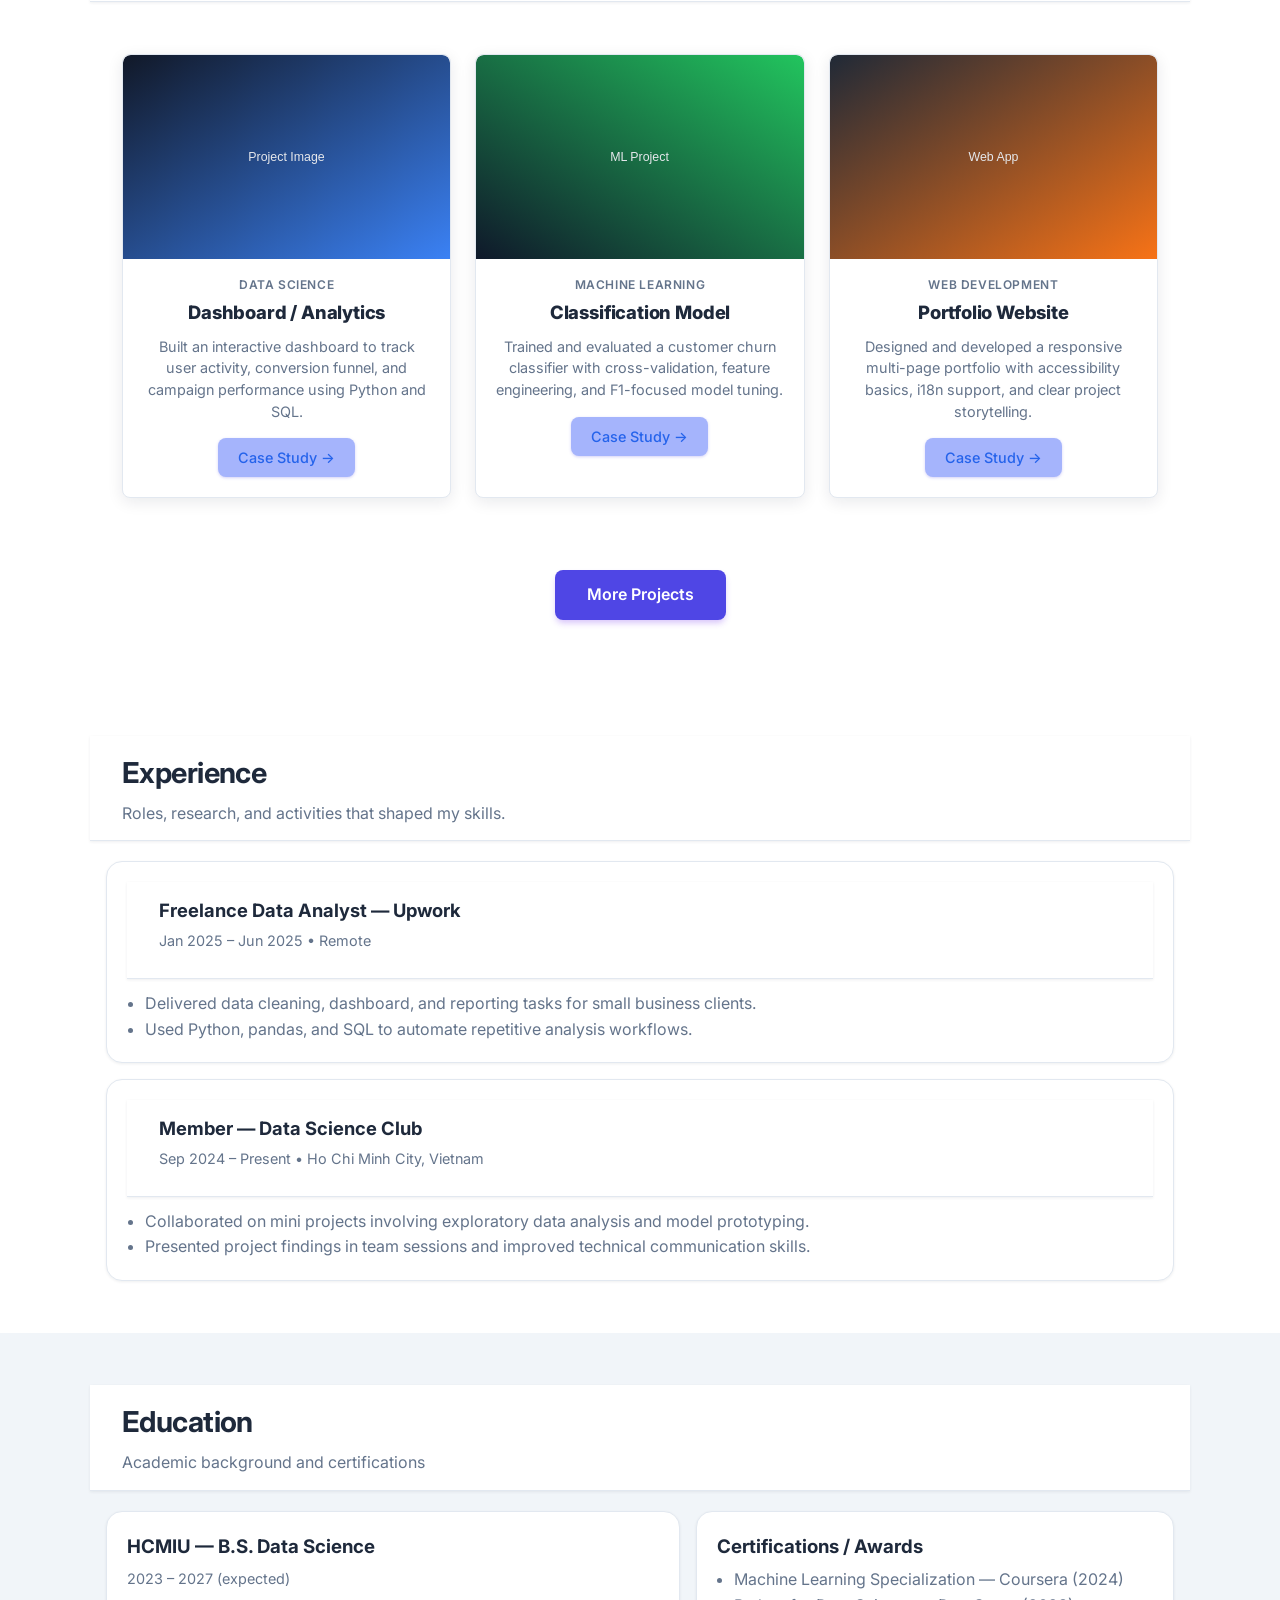
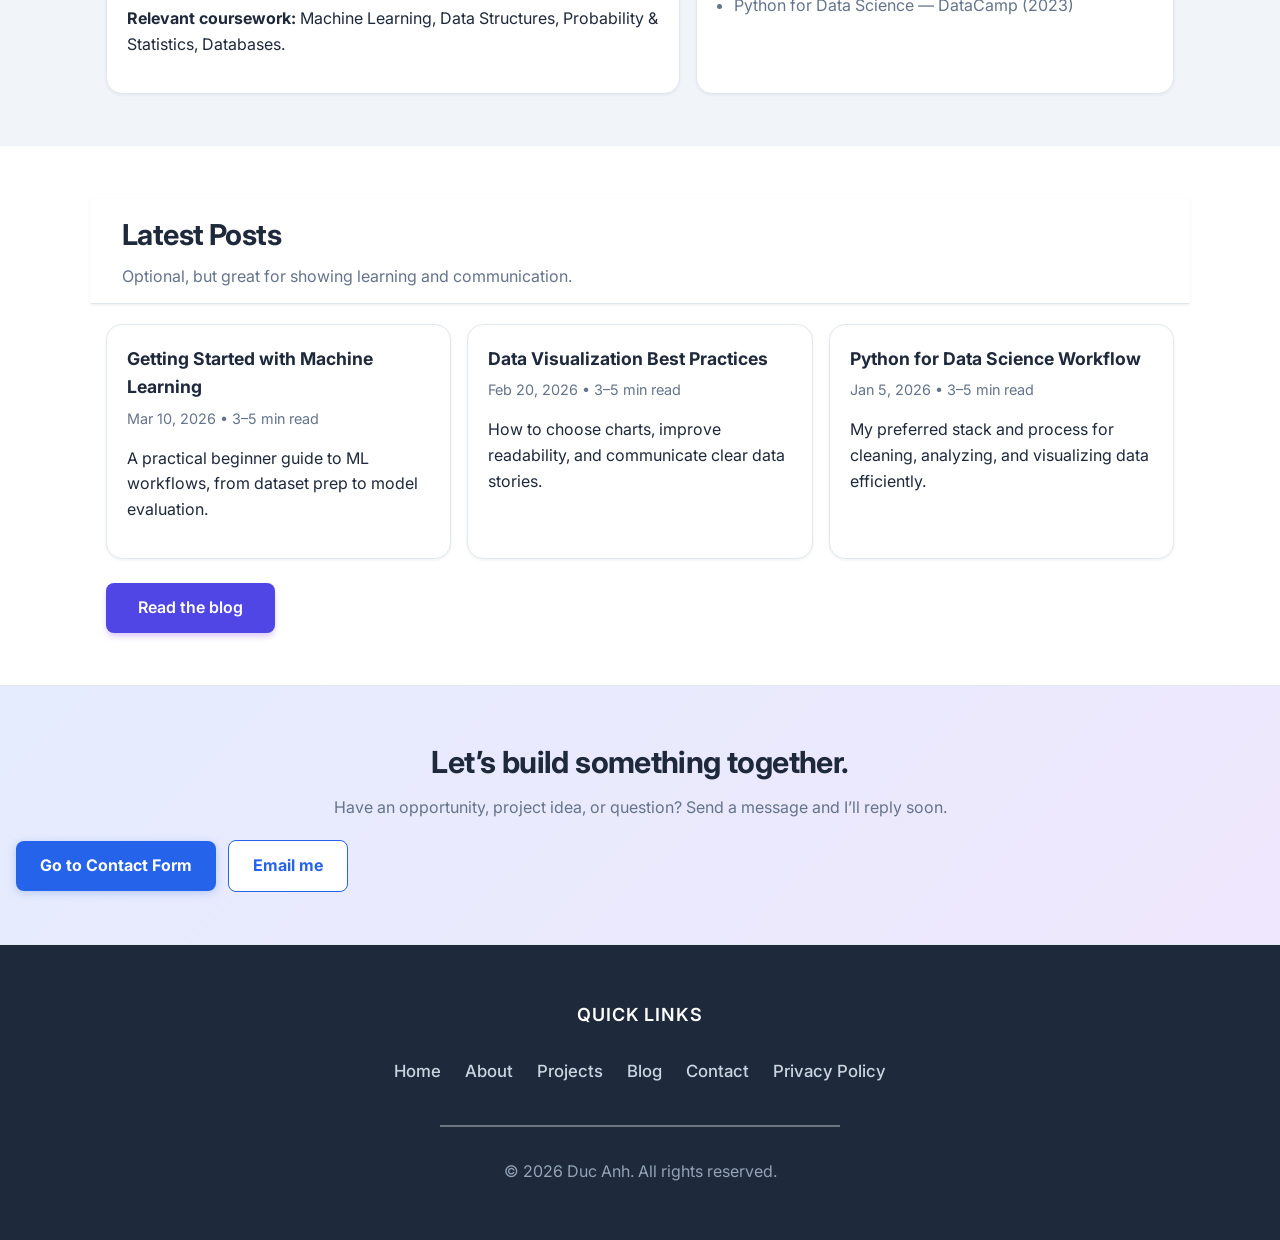
==== commit f5f79b98: "Refresh project content and unify site navigation Fix projects page stability, standardize navbar be" ====
--- a/index.html
+++ b/index.html
@@ -32,14 +32,17 @@
                 <span class="nav-toggle-label">Menu</span>
             </button>
 
-            <ul id="primary-nav" class="nav-links">
-                <li><a href="index.html" aria-current="page">Home</a></li>
-                <li><a href="about.html">About</a></li>
-                <li><a href="projects.html">Projects</a></li>
-                <li><a href="blog.html">Blog</a></li>
-                <li><a href="contact.html">Contact</a></li>
-            </ul>
-
+            <ul id="primary-nav" class="nav-links"></ul>
+            <noscript>
+                <ul class="nav-links is-open">
+                    <li><a href="index.html" aria-current="page">Home</a></li>
+                    <li><a href="about.html">About</a></li>
+                    <li><a href="projects.html">Projects</a></li>
+                    <li><a href="blog.html">Blog</a></li>
+                    <li><a href="contact.html">Contact</a></li>
+                    <li><a href="map.html">Map</a></li>
+                </ul>
+            </noscript>
 
         </nav>
     </header>
@@ -103,7 +106,7 @@
         <section class="skills" aria-labelledby="skills-heading">
             <header class="section-header">
                 <h2 id="skills-heading">Skills</h2>
-                <p class="section-subtitle">Change it to a better one not by words</p>
+                <p class="section-subtitle">Core technical skills I use in coursework, projects, and freelance tasks.</p>
             </header>
 
             <div class="skills-grid">
@@ -153,7 +156,7 @@
                     </figure>
                     <span class="project-category">DATA SCIENCE</span>
                     <h3>Dashboard / Analytics</h3>
-                    <p>Short description of what problem you solved, tools used, and outcome (metric if possible).</p>
+                    <p>Built an interactive dashboard to track user activity, conversion funnel, and campaign performance using Python and SQL.</p>
                     <a href="projects.html" class="case-study-btn">Case Study &rarr;</a>
                 </article>
 
@@ -165,7 +168,7 @@
                     </figure>
                     <span class="project-category">MACHINE LEARNING</span>
                     <h3>Classification Model</h3>
-                    <p>What dataset, what approach, and how you evaluated it (accuracy/F1, cross-validation, etc.).</p>
+                    <p>Trained and evaluated a customer churn classifier with cross-validation, feature engineering, and F1-focused model tuning.</p>
                     <a href="projects.html" class="case-study-btn">Case Study &rarr;</a>
                 </article>
 
@@ -177,7 +180,7 @@
                     </figure>
                     <span class="project-category">WEB DEVELOPMENT</span>
                     <h3>Portfolio Website</h3>
-                    <p>Explain what the site includes (pages, responsive layout, accessibility, deployment).</p>
+                    <p>Designed and developed a responsive multi-page portfolio with accessibility basics, i18n support, and clear project storytelling.</p>
                     <a href="projects.html" class="case-study-btn">Case Study &rarr;</a>
                 </article>
             </div>
@@ -197,24 +200,24 @@
             <div class="timeline" role="list">
                 <article class="timeline-item" role="listitem">
                     <header class="timeline-header">
-                        <h3>Role Title — Organization</h3>
+                        <h3>Freelance Data Analyst — Upwork</h3>
                         <p class="timeline-meta"><time datetime="2025-01">Jan 2025</time> – <time datetime="2025-06">Jun
-                                2025</time> • City, Country</p>
+                                2025</time> • Remote</p>
                     </header>
                     <ul class="timeline-bullets">
-                        <li>1 impact bullet (what you did + result).</li>
-                        <li>2nd bullet (tools used: Python, SQL, etc.).</li>
+                        <li>Delivered data cleaning, dashboard, and reporting tasks for small business clients.</li>
+                        <li>Used Python, pandas, and SQL to automate repetitive analysis workflows.</li>
                     </ul>
                 </article>
 
                 <article class="timeline-item" role="listitem">
                     <header class="timeline-header">
-                        <h3>Role Title — Organization</h3>
-                        <p class="timeline-meta"><time datetime="2024-09">Sep 2024</time> – Present • City, Country</p>
+                        <h3>Member — Data Science Club</h3>
+                        <p class="timeline-meta"><time datetime="2024-09">Sep 2024</time> – Present • Ho Chi Minh City, Vietnam</p>
                     </header>
                     <ul class="timeline-bullets">
-                        <li>1 impact bullet (what you built, improved, or learned).</li>
-                        <li>2nd bullet (mention collaboration/communication if relevant).</li>
+                        <li>Collaborated on mini projects involving exploratory data analysis and model prototyping.</li>
+                        <li>Presented project findings in team sessions and improved technical communication skills.</li>
                     </ul>
                 </article>
             </div>
@@ -229,17 +232,17 @@
 
             <div class="education-grid">
                 <article class="edu-card">
-                    <h3>HCMIU — B.S. Data Science (edit)</h3>
+                    <h3>HCMIU — B.S. Data Science</h3>
                     <p class="timeline-meta"><time datetime="2023">2023</time> – <time datetime="2027">2027</time>
                         (expected)</p>
                     <p><strong>Relevant coursework:</strong> Machine Learning, Data Structures, Probability &
                         Statistics, Databases.</p>
                 </article>
                 <article class="edu-card">
-                    <h3>Certifications / Awards (optional)</h3>
+                    <h3>Certifications / Awards</h3>
                     <ul class="link-list">
-                        <li>Certificate name — Provider (Year)</li>
-                        <li>Award name — Event (Year)</li>
+                        <li>Machine Learning Specialization — Coursera (2024)</li>
+                        <li>Python for Data Science — DataCamp (2023)</li>
                     </ul>
                 </article>
             </div>
@@ -254,19 +257,19 @@
 
             <div class="posts-grid">
                 <article class="post-card">
-                    <h3><a href="blog.html">Post Title 1 (edit)</a></h3>
+                    <h3><a href="blog.html">Getting Started with Machine Learning</a></h3>
                     <p class="timeline-meta"><time datetime="2026-03-10">Mar 10, 2026</time> • 3–5 min read</p>
-                    <p>One-sentence summary of the post.</p>
+                    <p>A practical beginner guide to ML workflows, from dataset prep to model evaluation.</p>
                 </article>
                 <article class="post-card">
-                    <h3><a href="blog.html">Post Title 2 (edit)</a></h3>
+                    <h3><a href="blog.html">Data Visualization Best Practices</a></h3>
                     <p class="timeline-meta"><time datetime="2026-02-20">Feb 20, 2026</time> • 3–5 min read</p>
-                    <p>One-sentence summary of the post.</p>
+                    <p>How to choose charts, improve readability, and communicate clear data stories.</p>
                 </article>
                 <article class="post-card">
-                    <h3><a href="blog.html">Post Title 3 (edit)</a></h3>
+                    <h3><a href="blog.html">Python for Data Science Workflow</a></h3>
                     <p class="timeline-meta"><time datetime="2026-01-05">Jan 5, 2026</time> • 3–5 min read</p>
-                    <p>One-sentence summary of the post.</p>
+                    <p>My preferred stack and process for cleaning, analyzing, and visualizing data efficiently.</p>
                 </article>
             </div>
 
@@ -281,22 +284,10 @@
             <p>Have an opportunity, project idea, or question? Send a message and I’ll reply soon.</p>
             <div class="hero-actions" role="group" aria-label="Contact actions">
                 <a href="contact.html" class="cta-button">Go to Contact Form</a>
-                <a href="anhduc0405vsg@gmail.com" class="cta-button cta-secondary">Email (edit)</a>
-            </div>
-        </section>
-
-        <!-- QUICK LINKS (kept for assignment / navigation clarity) -->
-        <section class="quick-links" aria-labelledby="quick-links-heading">
-            <h2 id="quick-links-heading" data-i18n="home.quickLinksTitle">Quick Links</h2>
-            <ul>
-                <li><a href="about.html" data-i18n="home.quickAbout">About Me</a></li>
-                <li><a href="projects.html" data-i18n="home.quickProjects">My Projects</a></li>
-                <li><a href="blog.html" data-i18n="home.quickBlog">Blog</a></li>
-                <li><a href="contact.html" data-i18n="home.quickContact">Get in Touch</a></li>
-                <li><a href="map.html">Map / Iframe</a></li>
-                <li><a href="policy.html" data-i18n="common.privacyPolicy">Privacy Policy</a></li>
-            </ul>
-        </section>
+                <a href="mailto:anduc0405vsg@gmail.com" class="cta-button cta-secondary">Email me</a>
+            </div>
+        </section>
+
     </main>
 
     <footer class="site-footer">
@@ -314,22 +305,6 @@
                 data-i18n="common.allRightsReserved">All rights reserved.</span></p>
     </footer>
 
-    <script>
-        (function () {
-            const yearEl = document.getElementById('year');
-            if (yearEl) yearEl.textContent = String(new Date().getFullYear());
-
-            const toggle = document.querySelector('.nav-toggle');
-            const nav = document.getElementById('primary-nav');
-            if (!toggle || !nav) return;
-
-            toggle.addEventListener('click', () => {
-                const isOpen = toggle.getAttribute('aria-expanded') === 'true';
-                toggle.setAttribute('aria-expanded', String(!isOpen));
-                nav.classList.toggle('is-open', !isOpen);
-            });
-        })();
-    </script>
     <script src="js/main.js"></script>
 </body>
 
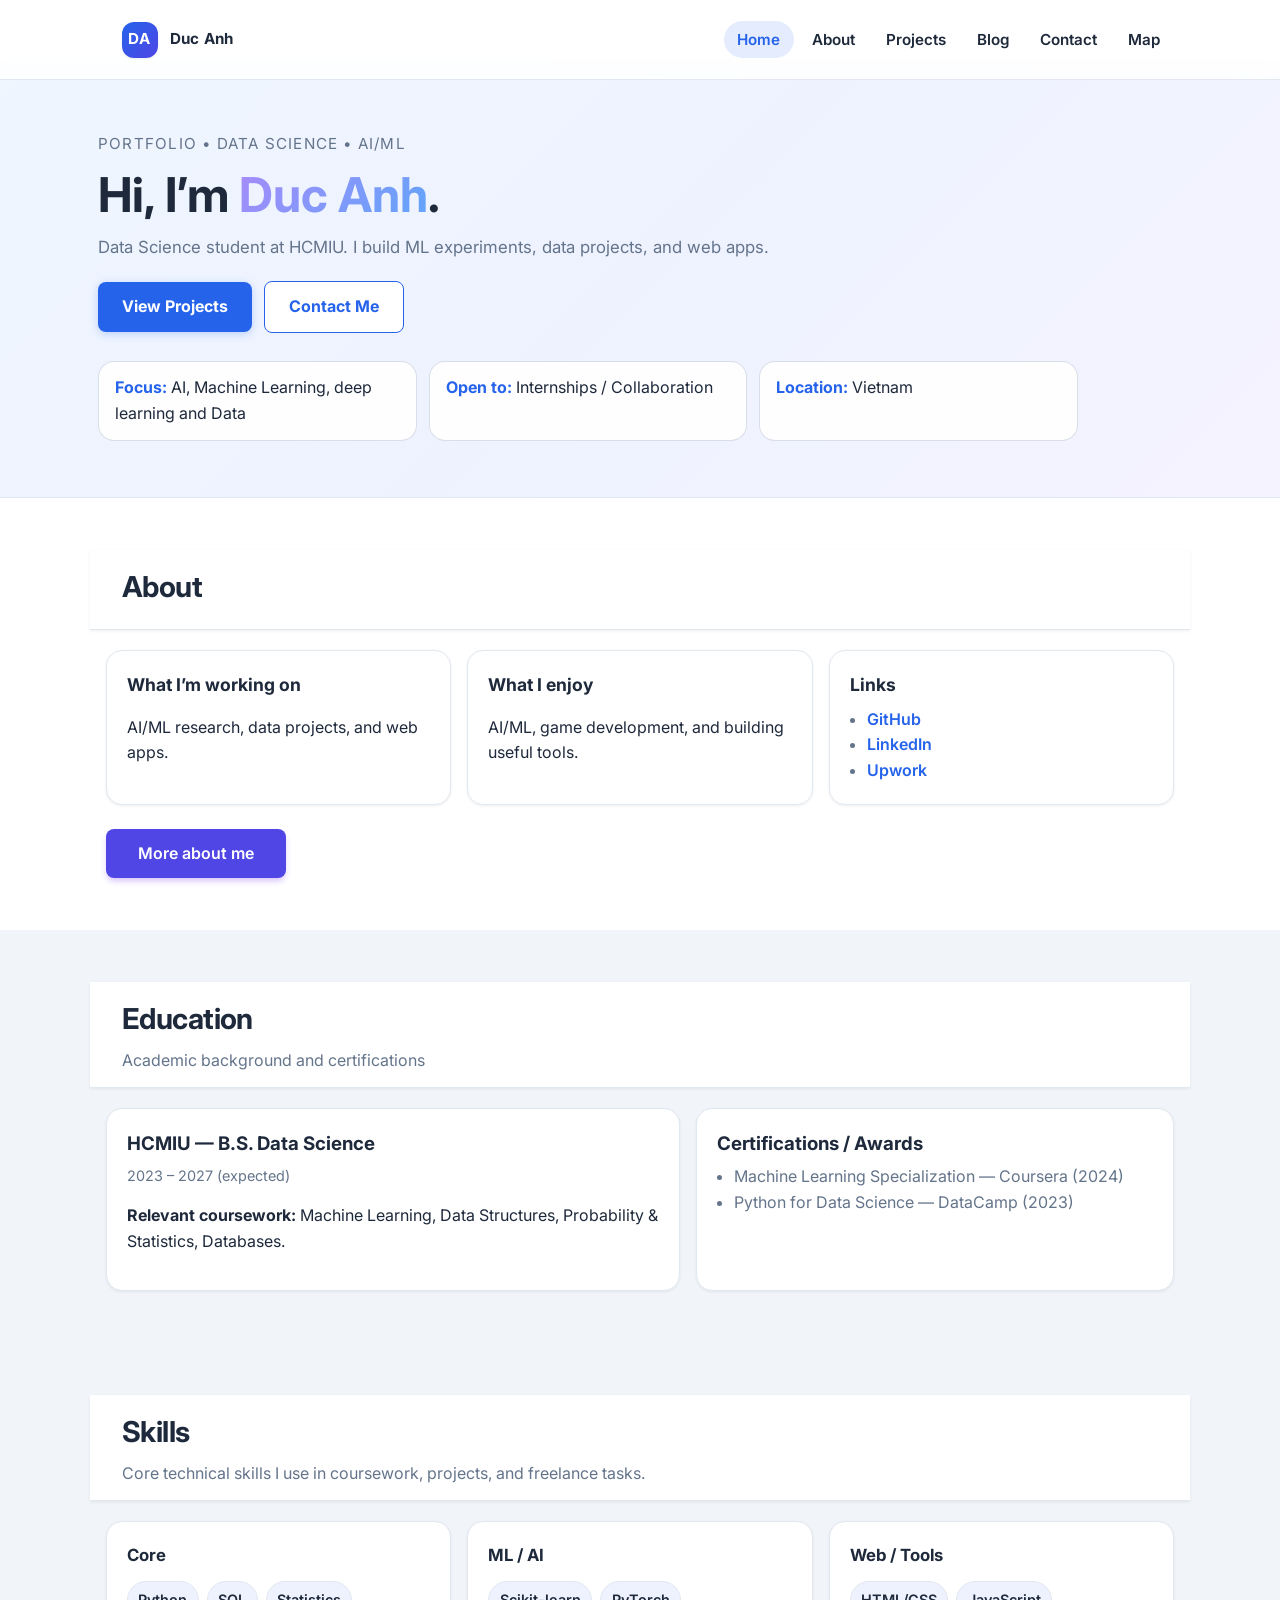
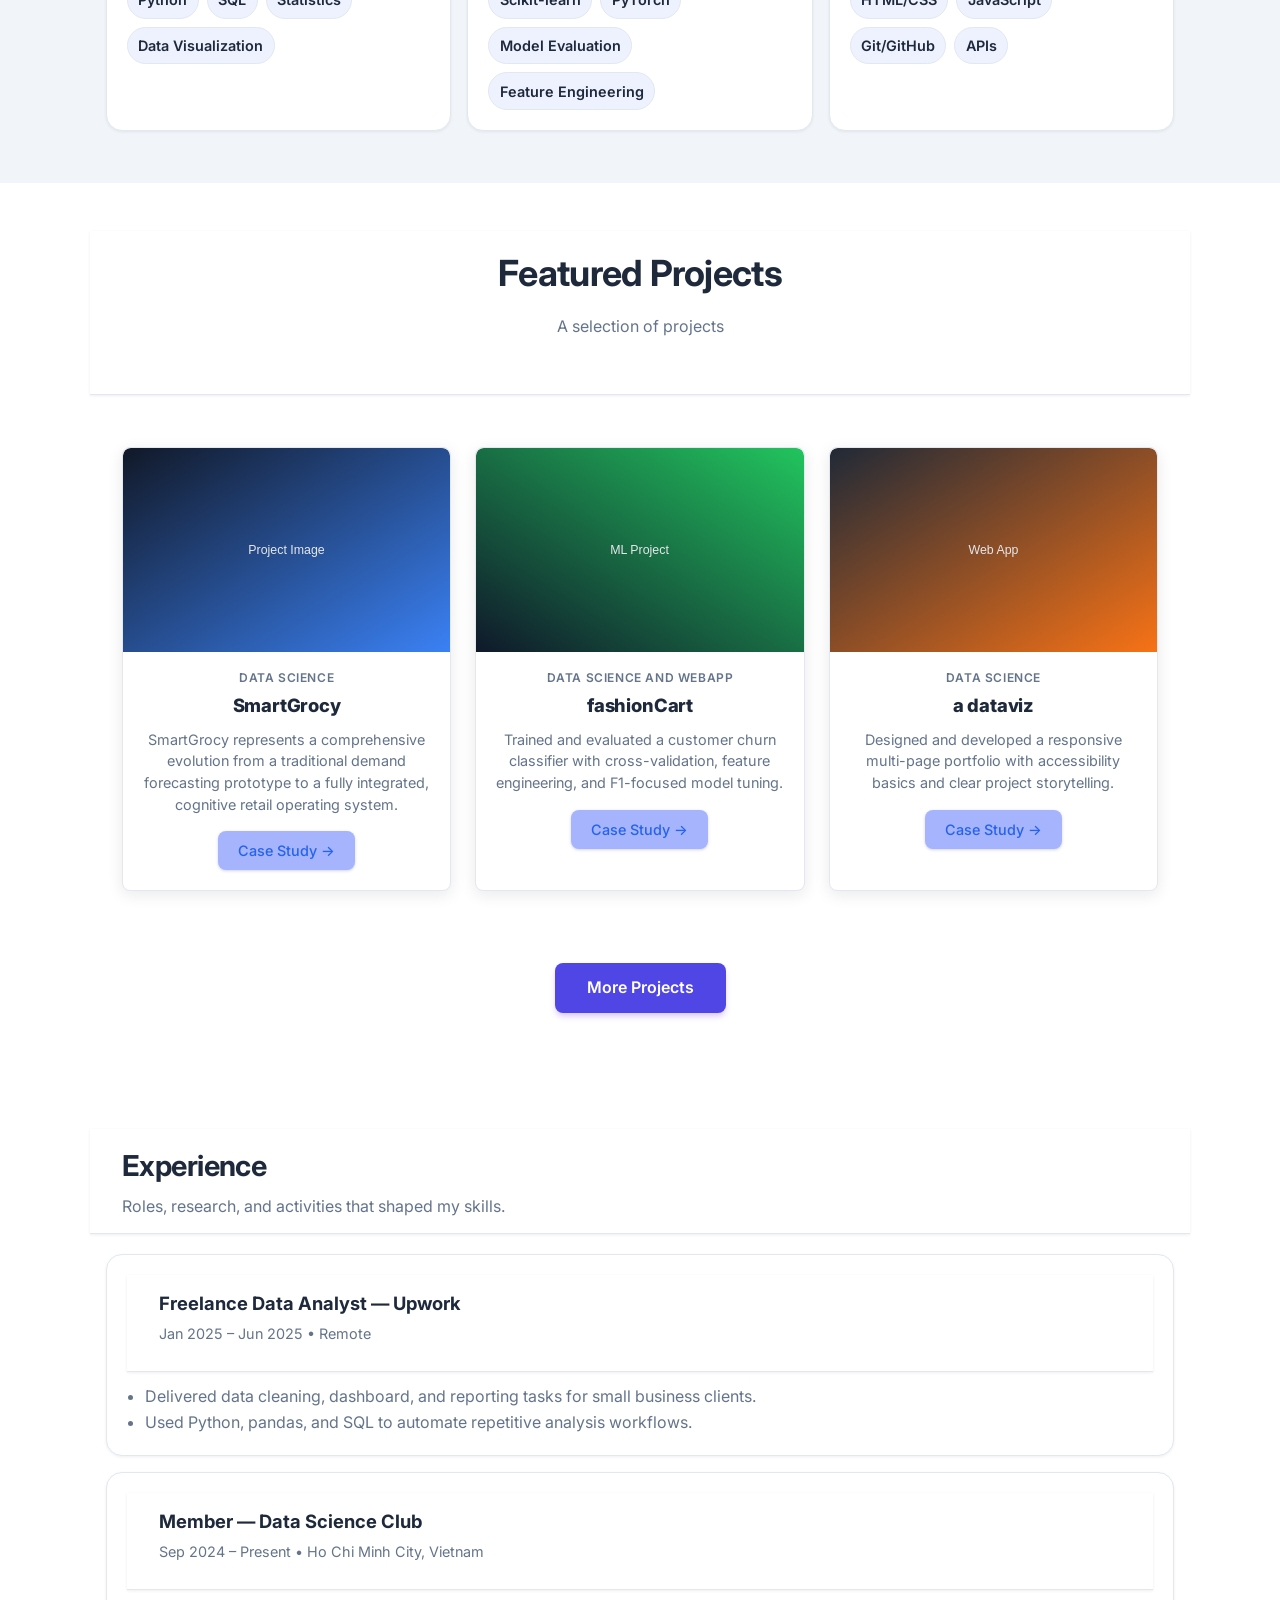
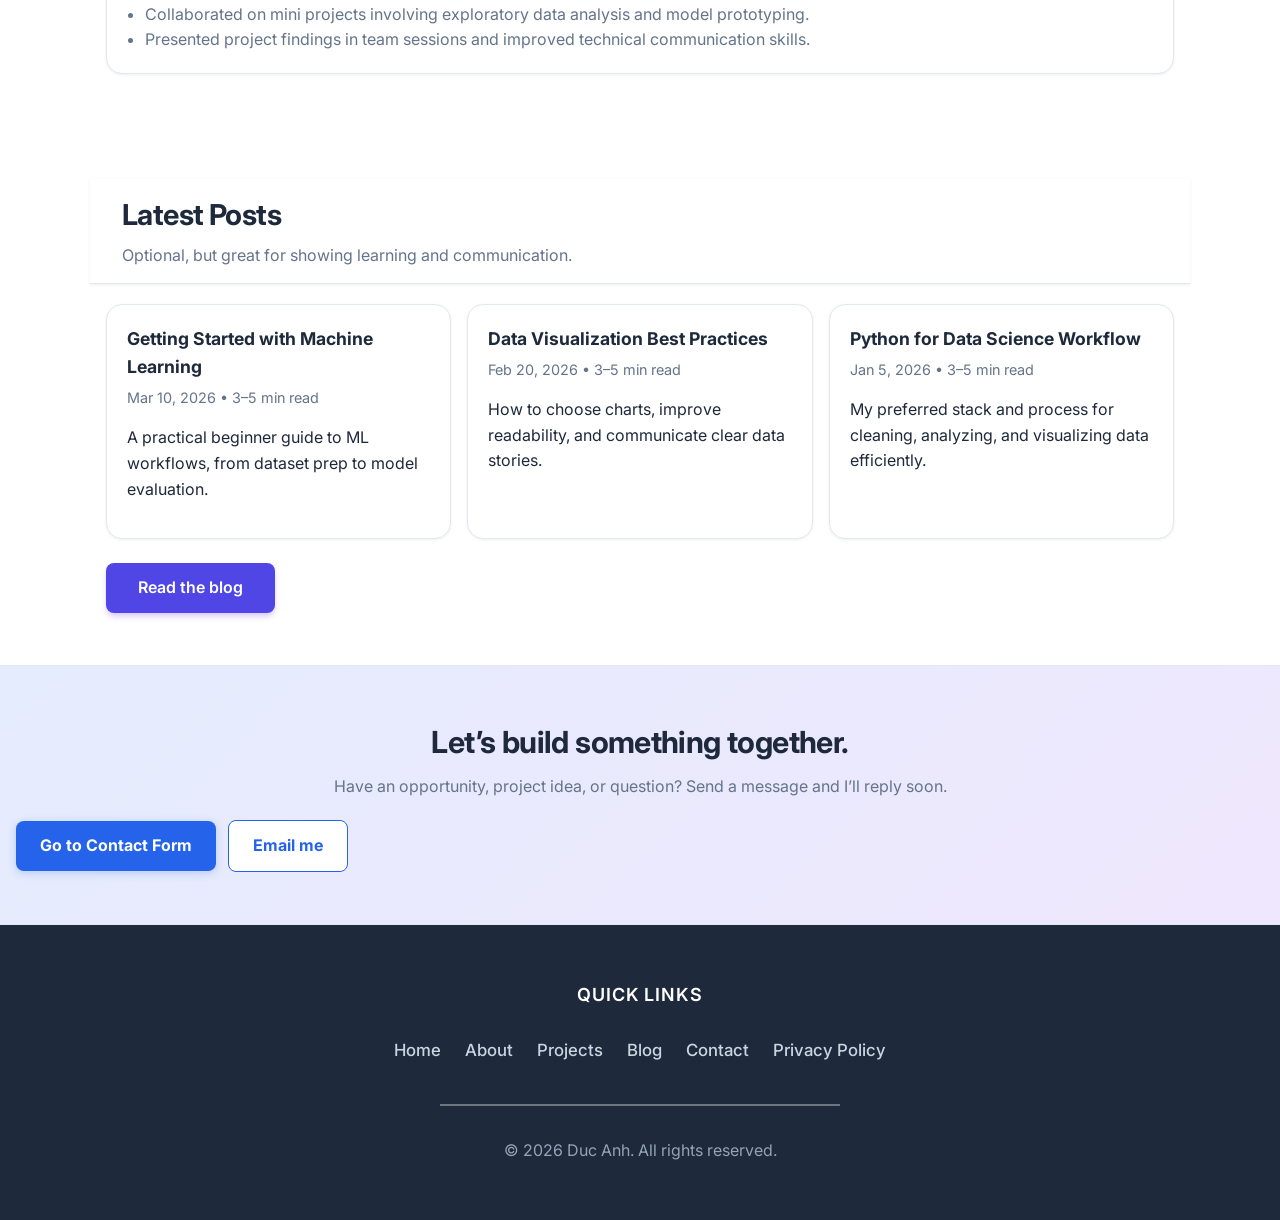
==== commit f1361fee: "Remove i18n system, reorder sections, rename projects, fix navbar" ====
--- a/index.html
+++ b/index.html
@@ -62,7 +62,7 @@
                 </div>
 
                 <ul class="hero-highlights" aria-label="Quick highlights">
-                    <li><strong>Focus:</strong> AI, Machine Learning, Data</li>
+                    <li><strong>Focus:</strong> AI, Machine Learning, deep learning and Data</li>
                     <li><strong>Open to:</strong> Internships / Collaboration</li>
                     <li><strong>Location:</strong> Vietnam</li>
                 </ul>
@@ -73,7 +73,6 @@
         <section class="about-preview" aria-labelledby="about-heading">
             <header class="section-header">
                 <h2 id="about-heading">About</h2>
-                <p class="section-subtitle">A quick intro—full details on the About page.</p>
             </header>
 
             <div class="about-grid">
@@ -99,6 +98,31 @@
 
             <div class="section-actions">
                 <a href="about.html" class="more-projects-btn">More about me</a>
+            </div>
+        </section>
+
+        <!-- EDUCATION -->
+        <section class="education" aria-labelledby="education-heading">
+            <header class="section-header">
+                <h2 id="education-heading">Education</h2>
+                <p class="section-subtitle">Academic background and certifications</p>
+            </header>
+
+            <div class="education-grid">
+                <article class="edu-card">
+                    <h3>HCMIU — B.S. Data Science</h3>
+                    <p class="timeline-meta"><time datetime="2023">2023</time> – <time datetime="2027">2027</time>
+                        (expected)</p>
+                    <p><strong>Relevant coursework:</strong> Machine Learning, Data Structures, Probability &
+                        Statistics, Databases.</p>
+                </article>
+                <article class="edu-card">
+                    <h3>Certifications / Awards</h3>
+                    <ul class="link-list">
+                        <li>Machine Learning Specialization — Coursera (2024)</li>
+                        <li>Python for Data Science — DataCamp (2023)</li>
+                    </ul>
+                </article>
             </div>
         </section>
 
@@ -155,8 +179,9 @@
                         <figcaption class="sr-only">Project cover image</figcaption>
                     </figure>
                     <span class="project-category">DATA SCIENCE</span>
-                    <h3>Dashboard / Analytics</h3>
-                    <p>Built an interactive dashboard to track user activity, conversion funnel, and campaign performance using Python and SQL.</p>
+                    <h3>SmartGrocy</h3>
+                    <p>SmartGrocy represents a comprehensive evolution from a traditional demand forecasting prototype to a fully
+integrated, cognitive retail operating system.</p>
                     <a href="projects.html" class="case-study-btn">Case Study &rarr;</a>
                 </article>
 
@@ -166,8 +191,8 @@
                             alt="Machine learning project placeholder" width="400" height="250" loading="lazy">
                         <figcaption class="sr-only">Project cover image</figcaption>
                     </figure>
-                    <span class="project-category">MACHINE LEARNING</span>
-                    <h3>Classification Model</h3>
+                    <span class="project-category">DATA SCIENCE AND WEBAPP</span>
+                    <h3>fashionCart</h3>
                     <p>Trained and evaluated a customer churn classifier with cross-validation, feature engineering, and F1-focused model tuning.</p>
                     <a href="projects.html" class="case-study-btn">Case Study &rarr;</a>
                 </article>
@@ -178,9 +203,9 @@
                             alt="Web development project placeholder" width="400" height="250" loading="lazy">
                         <figcaption class="sr-only">Project cover image</figcaption>
                     </figure>
-                    <span class="project-category">WEB DEVELOPMENT</span>
-                    <h3>Portfolio Website</h3>
-                    <p>Designed and developed a responsive multi-page portfolio with accessibility basics, i18n support, and clear project storytelling.</p>
+                    <span class="project-category">DATA SCIENCE</span>
+                    <h3>a dataviz</h3>
+                    <p>Designed and developed a responsive multi-page portfolio with accessibility basics and clear project storytelling.</p>
                     <a href="projects.html" class="case-study-btn">Case Study &rarr;</a>
                 </article>
             </div>
@@ -223,30 +248,6 @@
             </div>
         </section>
 
-        <!-- EDUCATION -->
-        <section class="education" aria-labelledby="education-heading">
-            <header class="section-header">
-                <h2 id="education-heading">Education</h2>
-                <p class="section-subtitle">Academic background and certifications</p>
-            </header>
-
-            <div class="education-grid">
-                <article class="edu-card">
-                    <h3>HCMIU — B.S. Data Science</h3>
-                    <p class="timeline-meta"><time datetime="2023">2023</time> – <time datetime="2027">2027</time>
-                        (expected)</p>
-                    <p><strong>Relevant coursework:</strong> Machine Learning, Data Structures, Probability &
-                        Statistics, Databases.</p>
-                </article>
-                <article class="edu-card">
-                    <h3>Certifications / Awards</h3>
-                    <ul class="link-list">
-                        <li>Machine Learning Specialization — Coursera (2024)</li>
-                        <li>Python for Data Science — DataCamp (2023)</li>
-                    </ul>
-                </article>
-            </div>
-        </section>
 
         <!-- BLOG PREVIEW -->
         <section class="blog-preview" aria-labelledby="blog-heading">
@@ -291,18 +292,17 @@
     </main>
 
     <footer class="site-footer">
-        <p class="footer-title" data-i18n="common.quickLinks">Quick Links</p>
+        <p class="footer-title">Quick Links</p>
         <div class="footer-links">
-            <a href="index.html" aria-current="page" data-i18n="nav.home">Home</a>
-            <a href="about.html" data-i18n="nav.about">About</a>
-            <a href="projects.html" data-i18n="nav.projects">Projects</a>
-            <a href="blog.html" data-i18n="nav.blog">Blog</a>
-            <a href="contact.html" data-i18n="nav.contact">Contact</a>
-            <a href="policy.html" data-i18n="common.privacyPolicy">Privacy Policy</a>
+            <a href="index.html" aria-current="page">Home</a>
+            <a href="about.html">About</a>
+            <a href="projects.html">Projects</a>
+            <a href="blog.html">Blog</a>
+            <a href="contact.html">Contact</a>
+            <a href="policy.html">Privacy Policy</a>
         </div>
         <hr class="footer-divider">
-        <p class="footer-copy">&copy; <span id="year">2026</span> Duc Anh. <span
-                data-i18n="common.allRightsReserved">All rights reserved.</span></p>
+        <p class="footer-copy">&copy; <span id="year">2026</span> Duc Anh. All rights reserved.</p>
     </footer>
 
     <script src="js/main.js"></script>
--- a/css/style.css
+++ b/css/style.css
@@ -60,6 +60,7 @@
   color: var(--color-text);
   line-height: 1.6;
   margin: 0;
+  padding-top: 3.75rem;
   min-height: 100vh;
   display: flex;
   flex-direction: column;
@@ -155,8 +156,10 @@
 
 /* New header/nav used by `index.html` */
 .site-header {
-  position: sticky;
+  position: fixed;
   top: 0;
+  left: 0;
+  width: 100%;
   z-index: 1000;
   background: rgba(255, 255, 255, 0.85);
   backdrop-filter: blur(10px);
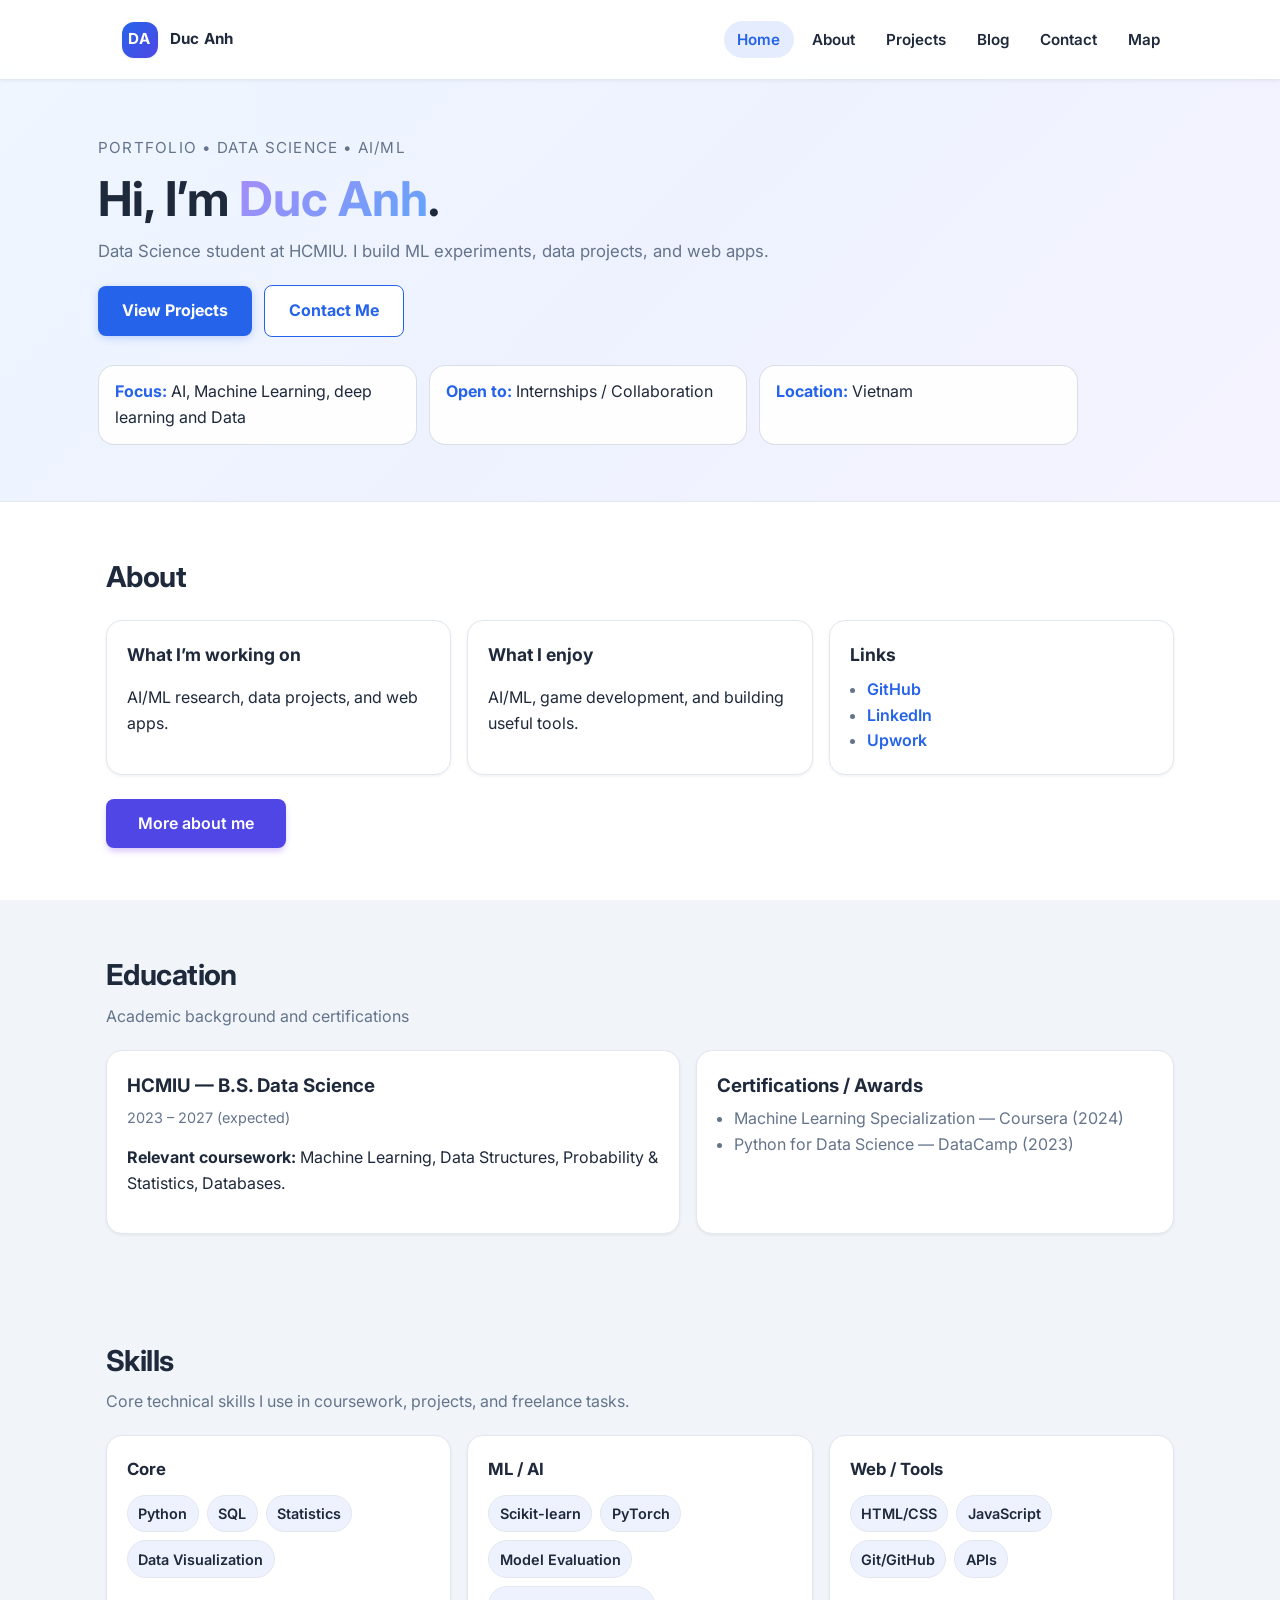
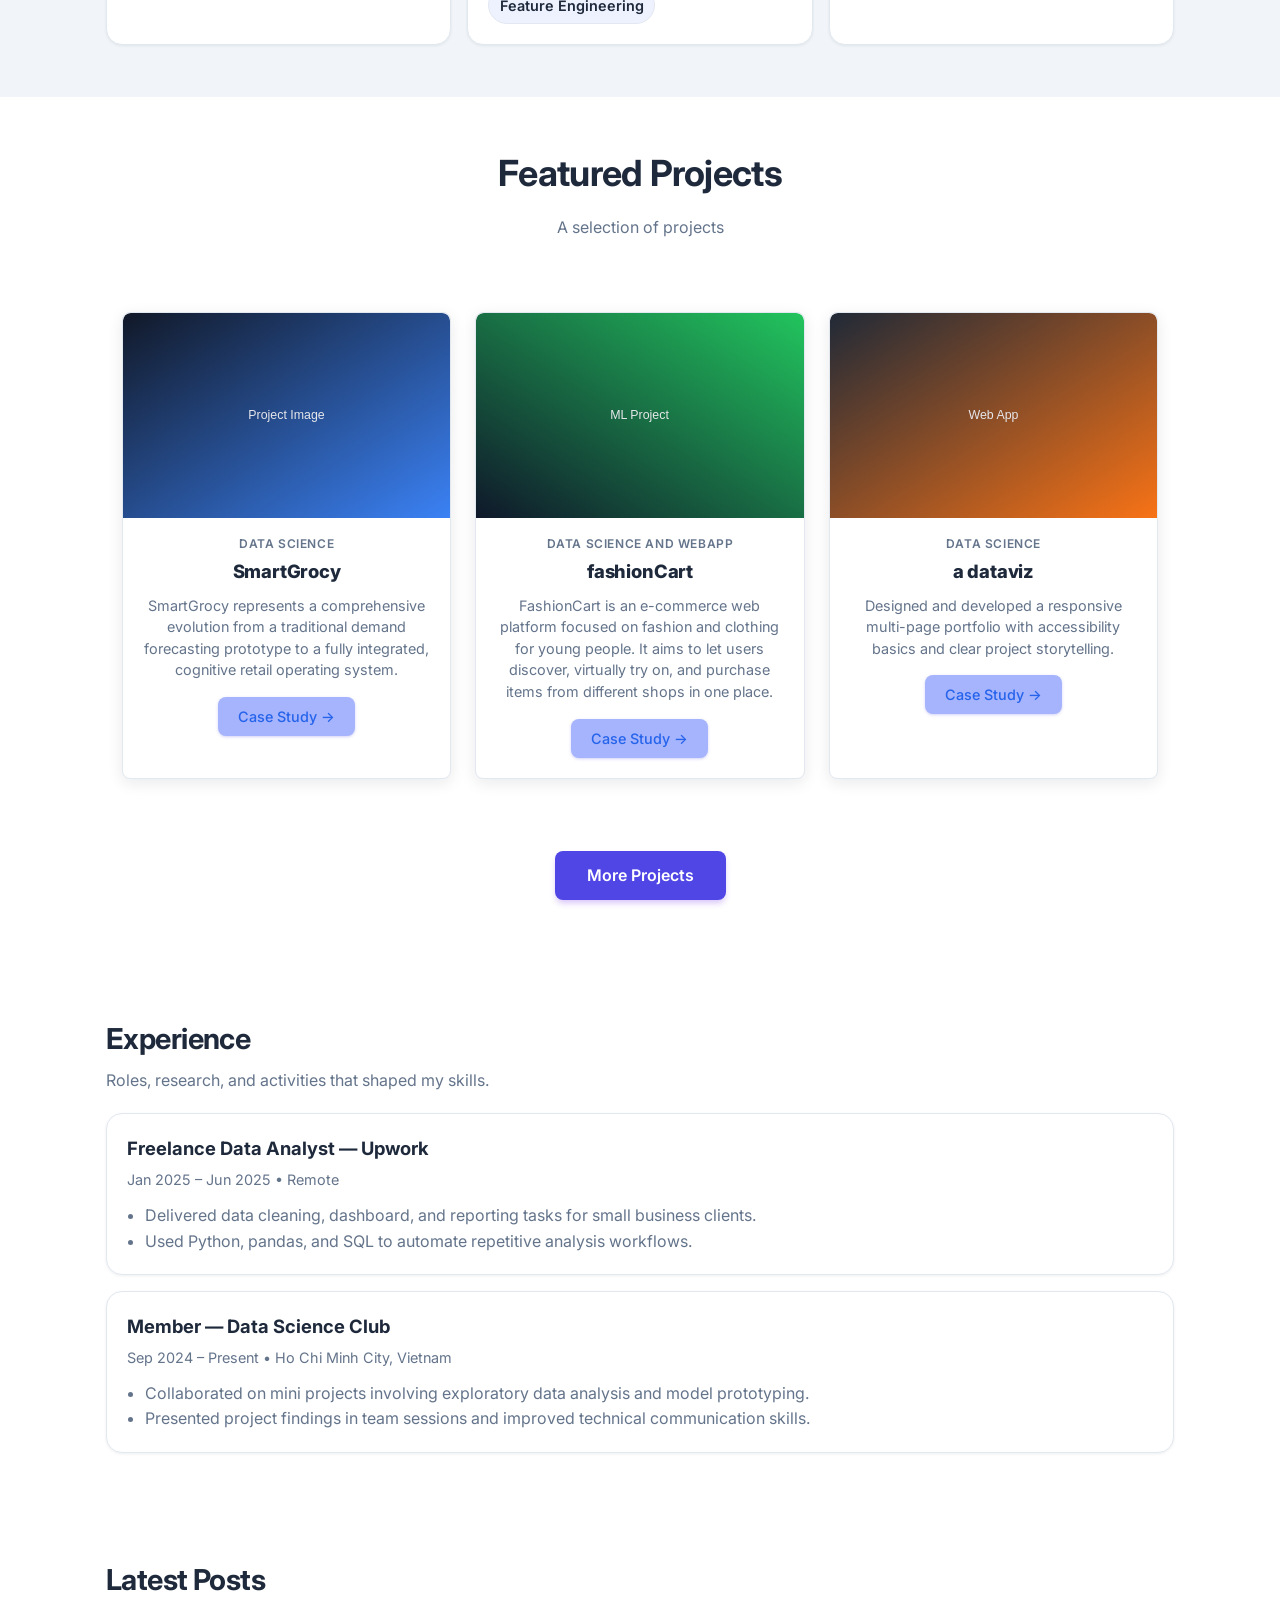
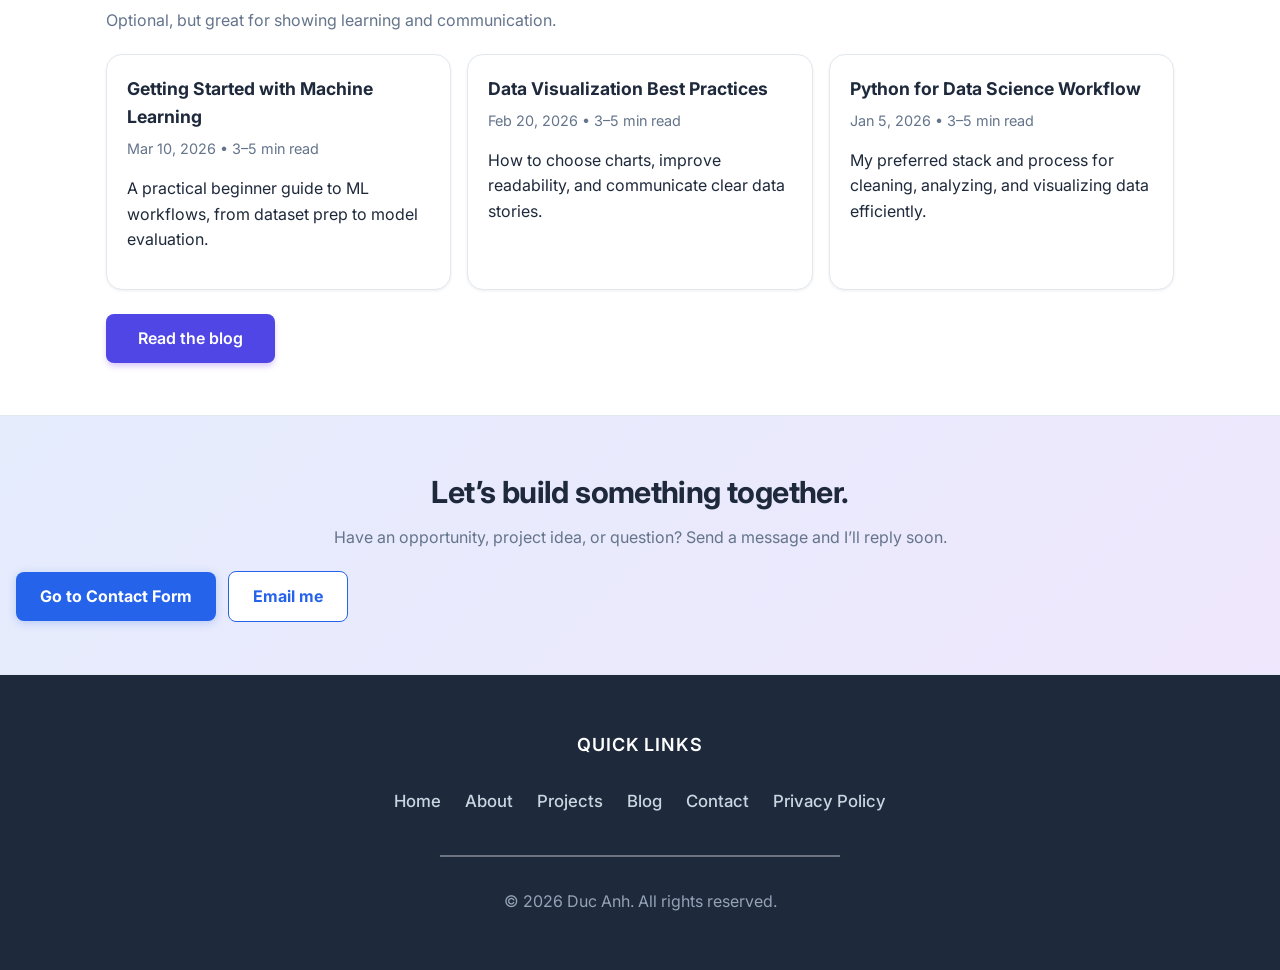
==== commit 710ed732: "Update portfolio files" ====
--- a/index.html
+++ b/index.html
@@ -193,7 +193,7 @@
                     </figure>
                     <span class="project-category">DATA SCIENCE AND WEBAPP</span>
                     <h3>fashionCart</h3>
-                    <p>Trained and evaluated a customer churn classifier with cross-validation, feature engineering, and F1-focused model tuning.</p>
+                    <p>FashionCart is an e-commerce web platform focused on fashion and clothing for young people. It aims to let users discover, virtually try on, and purchase items from different shops in one place.</p>
                     <a href="projects.html" class="case-study-btn">Case Study &rarr;</a>
                 </article>
 
--- a/css/style.css
+++ b/css/style.css
@@ -60,7 +60,7 @@
   color: var(--color-text);
   line-height: 1.6;
   margin: 0;
-  padding-top: 3.75rem;
+  padding-top: 4rem;
   min-height: 100vh;
   display: flex;
   flex-direction: column;
@@ -120,7 +120,7 @@
    3. Layout - Header & Navigation
    -------------------------------------------------------------------------- */
 /* Legacy header styling (kept for other pages if needed) */
-header:not(.site-header) {
+body > header:not(.site-header) {
   position: sticky;
   top: 0;
   z-index: 1000;
@@ -161,9 +161,12 @@
   left: 0;
   width: 100%;
   z-index: 1000;
-  background: rgba(255, 255, 255, 0.85);
-  backdrop-filter: blur(10px);
+  background: rgba(255, 255, 255, 0.92);
+  backdrop-filter: blur(12px);
+  -webkit-backdrop-filter: blur(12px);
   border-bottom: 1px solid var(--color-border);
+  box-shadow: 0 1px 4px rgba(15, 23, 42, 0.06);
+  transition: box-shadow 0.2s ease;
 }
 
 .site-nav {
